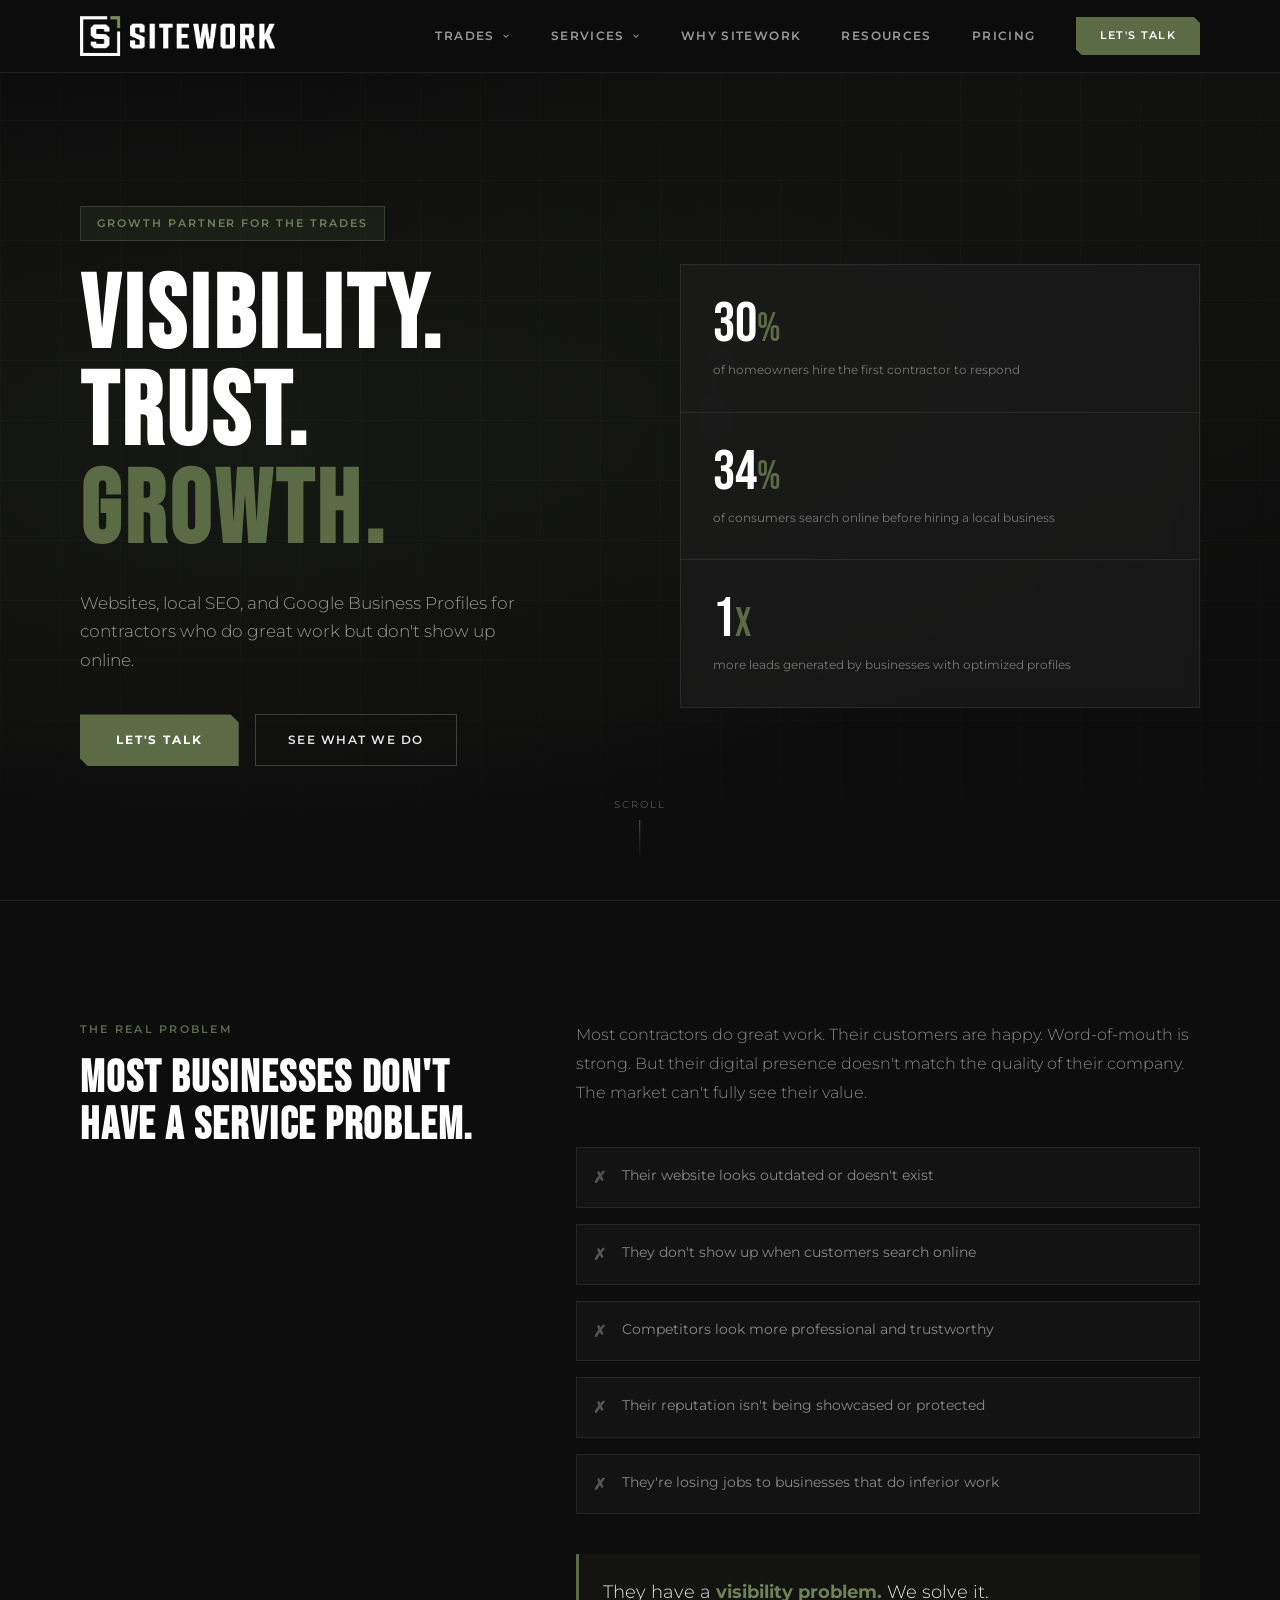
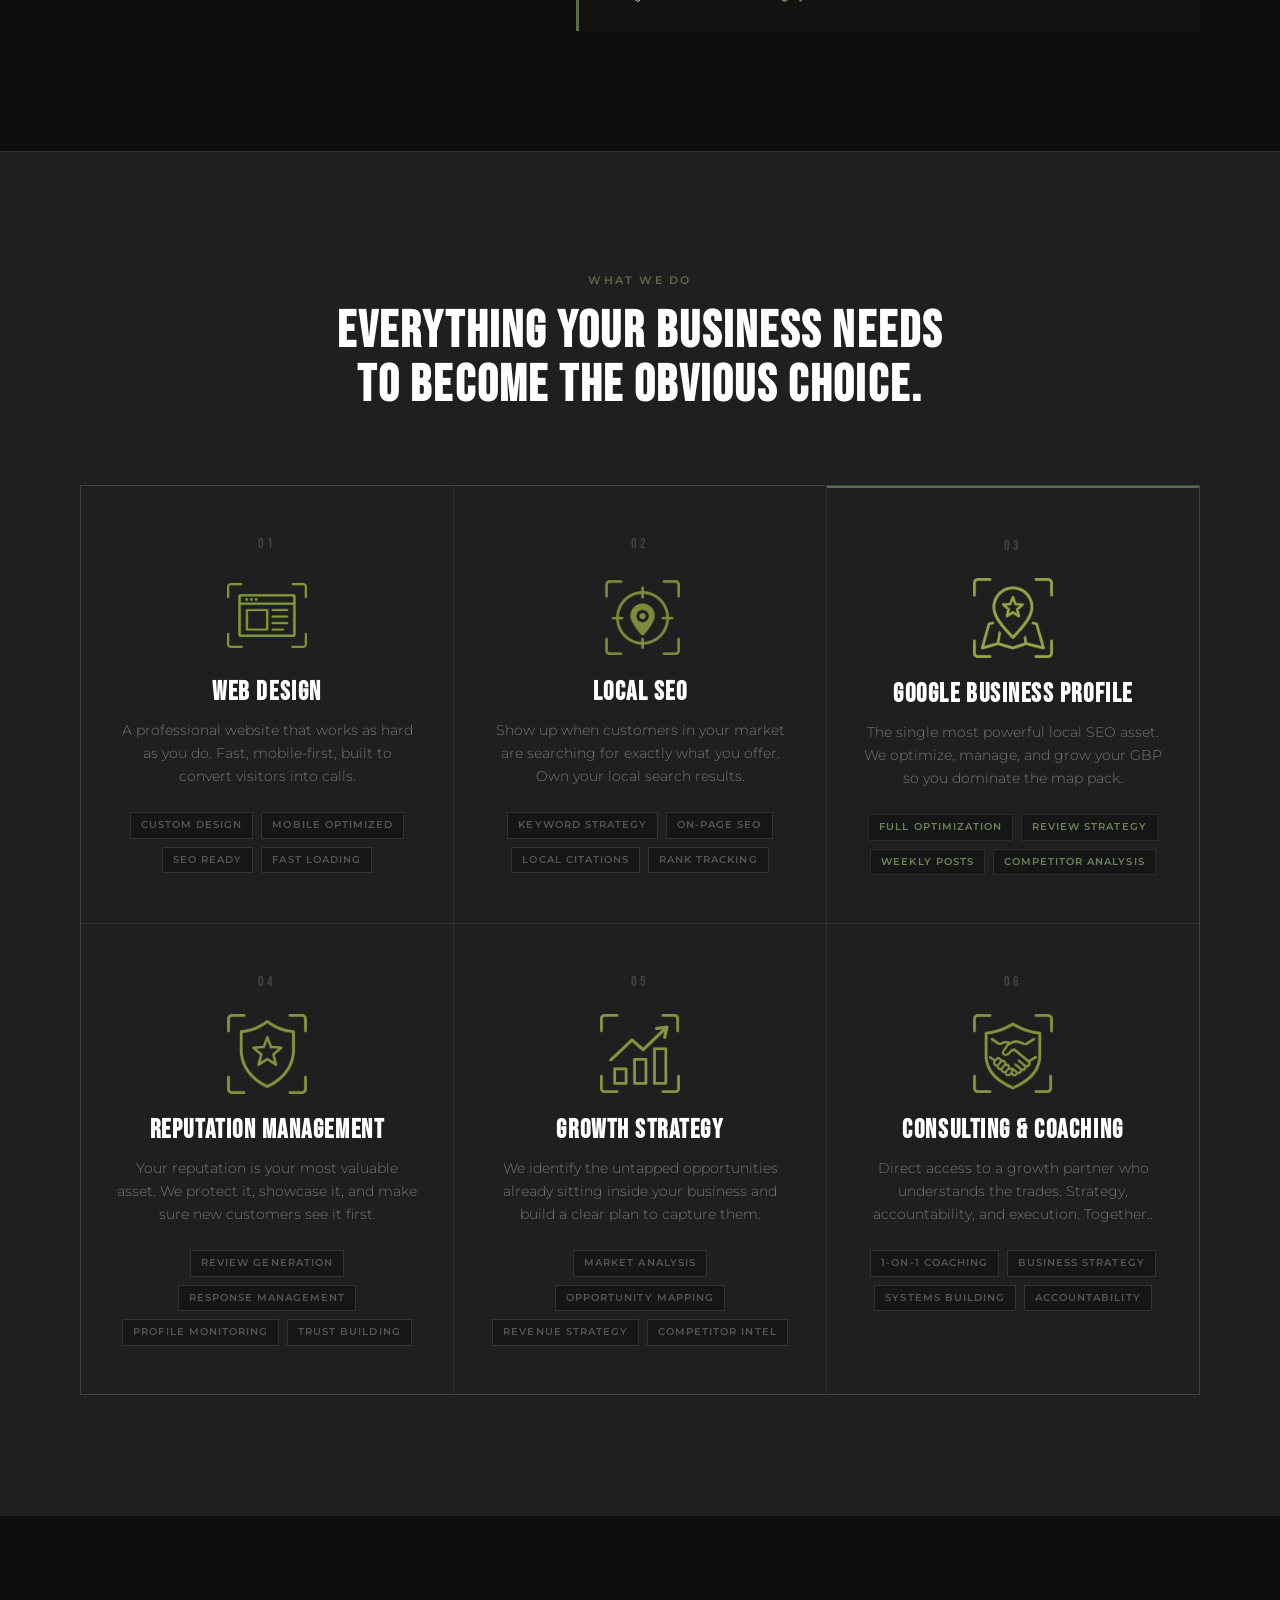
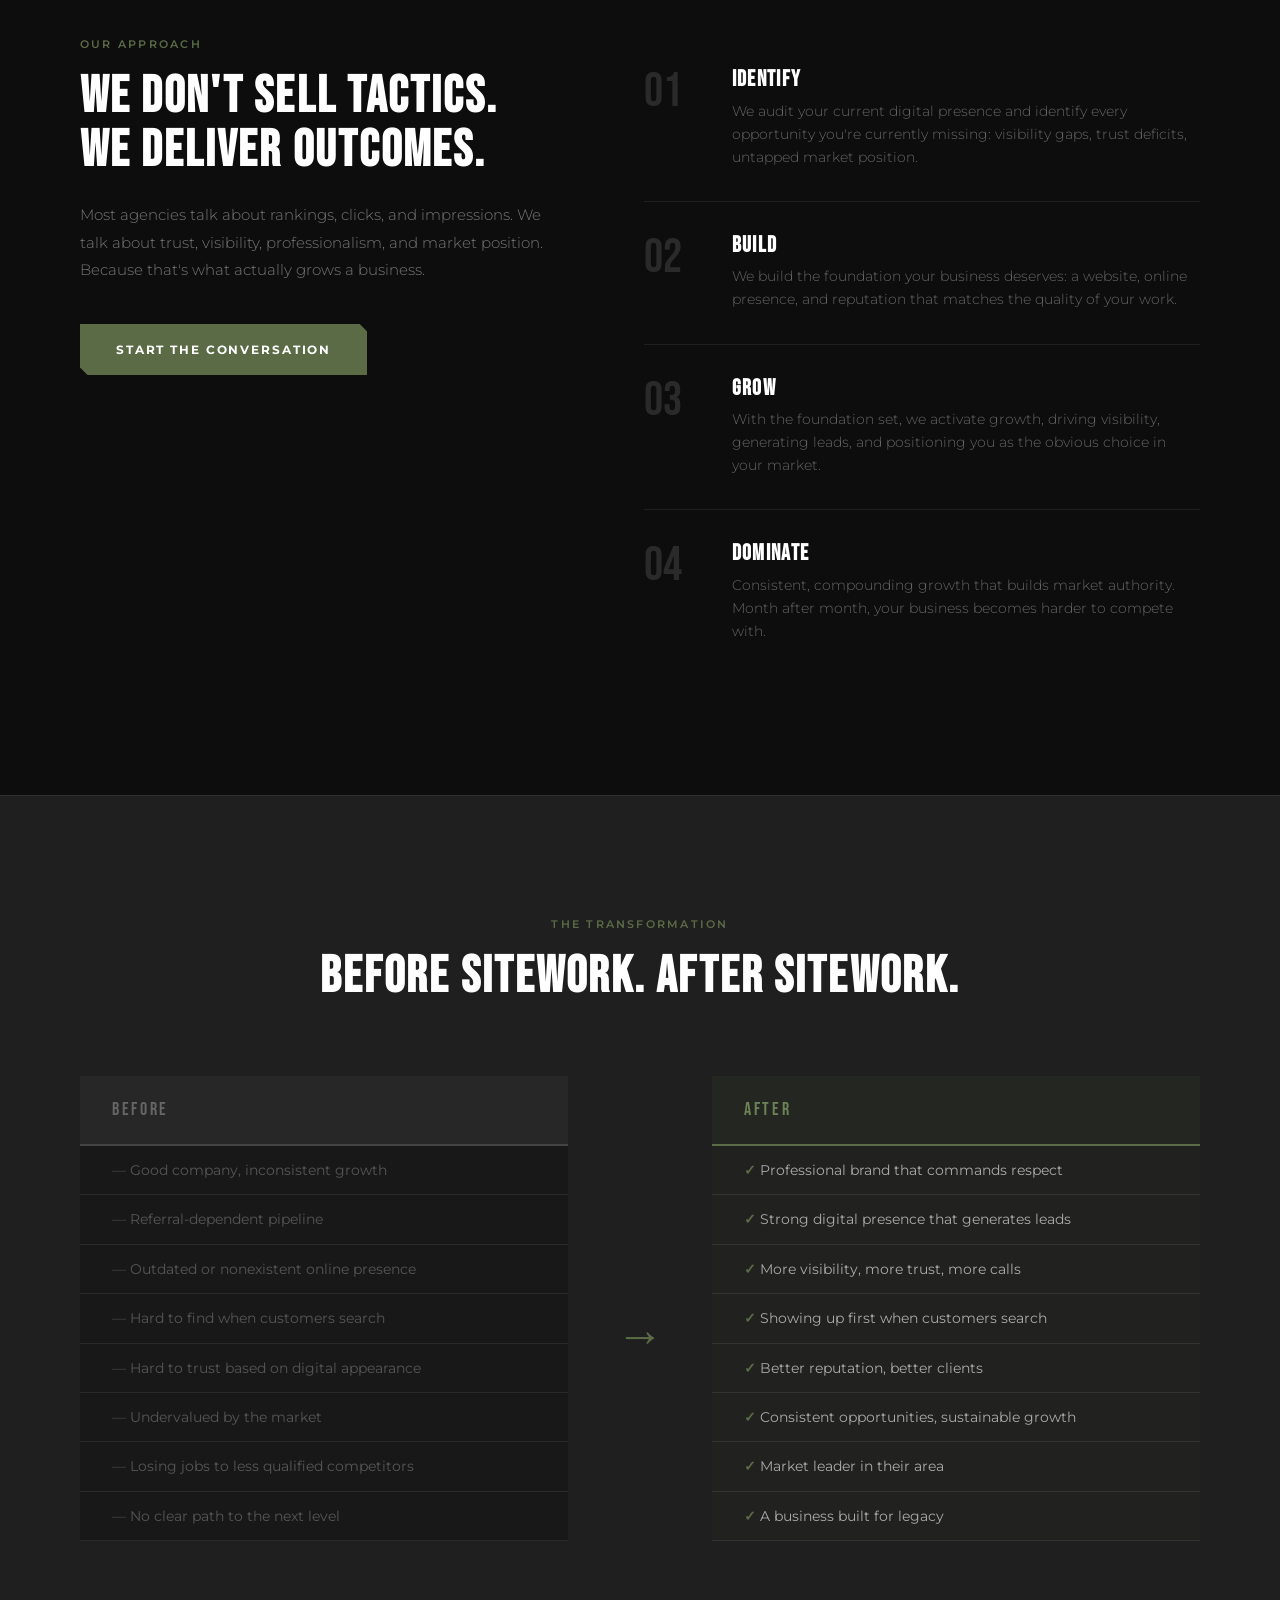
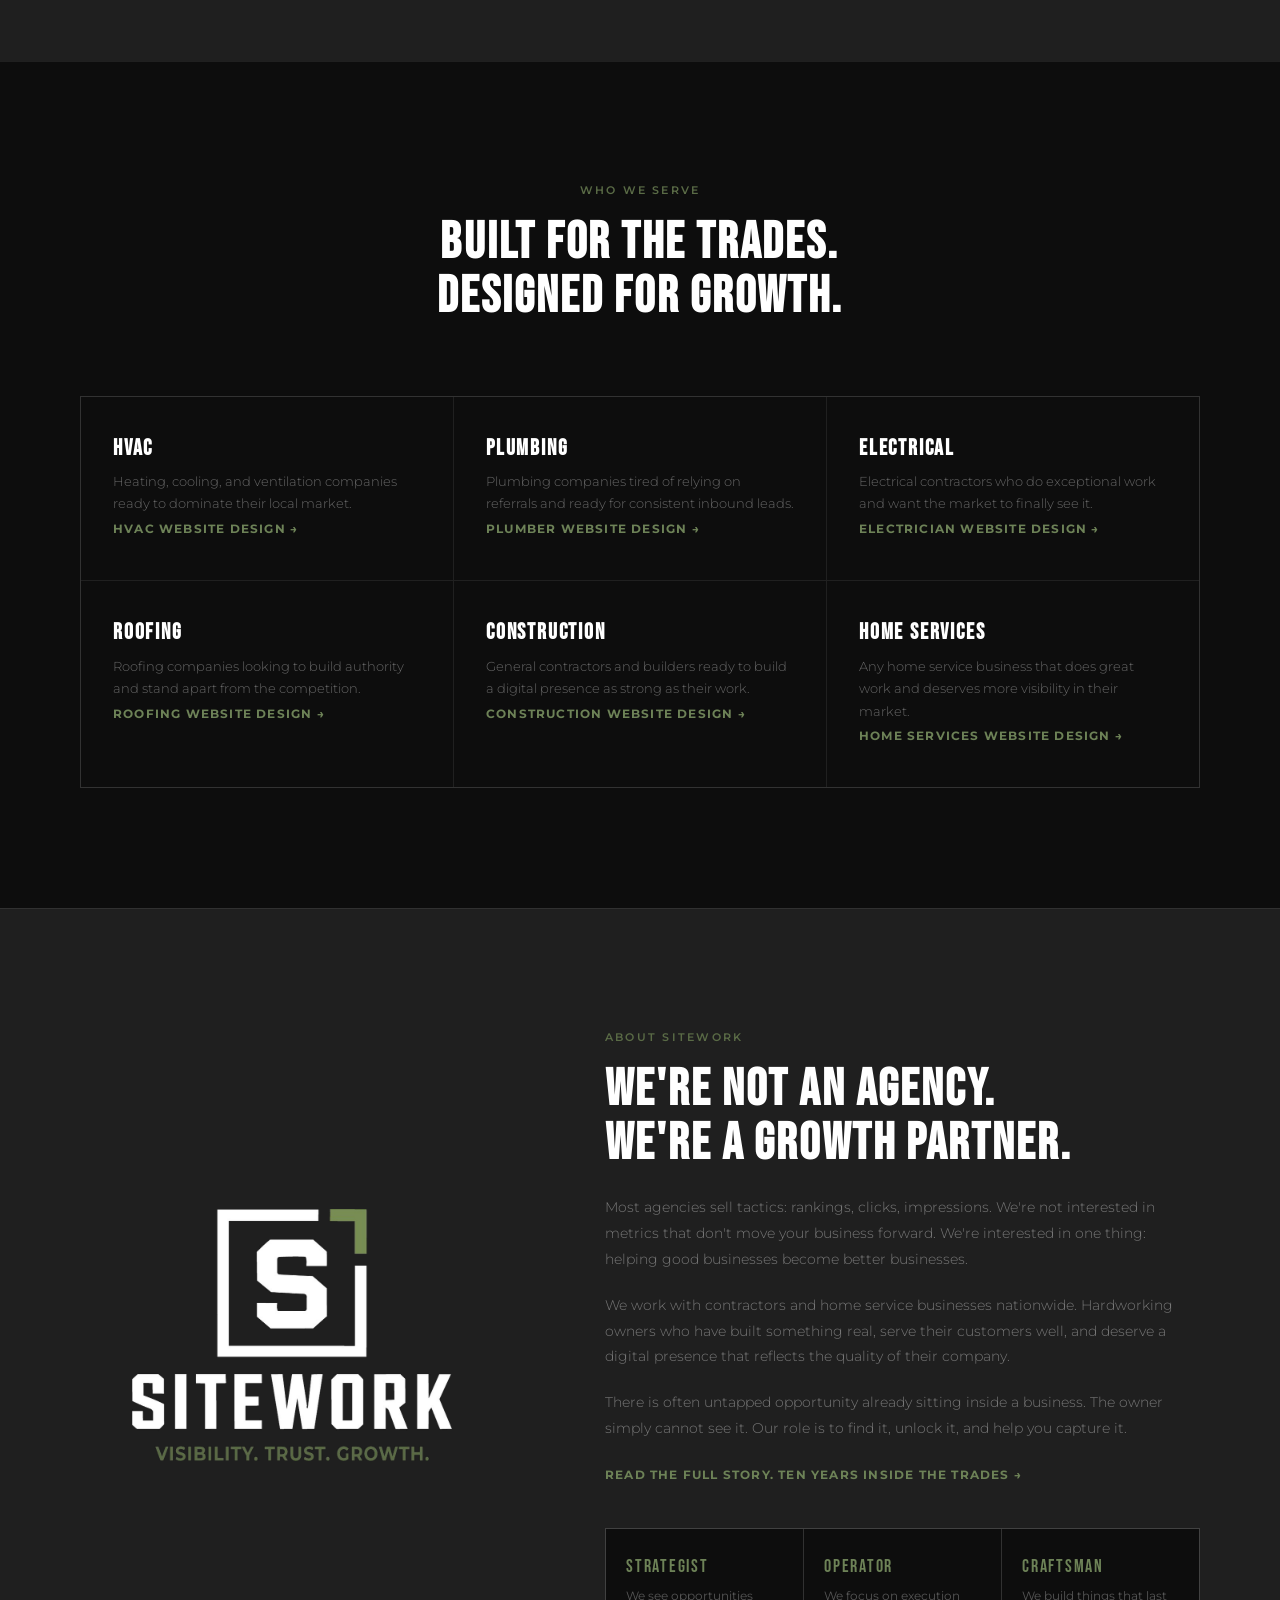
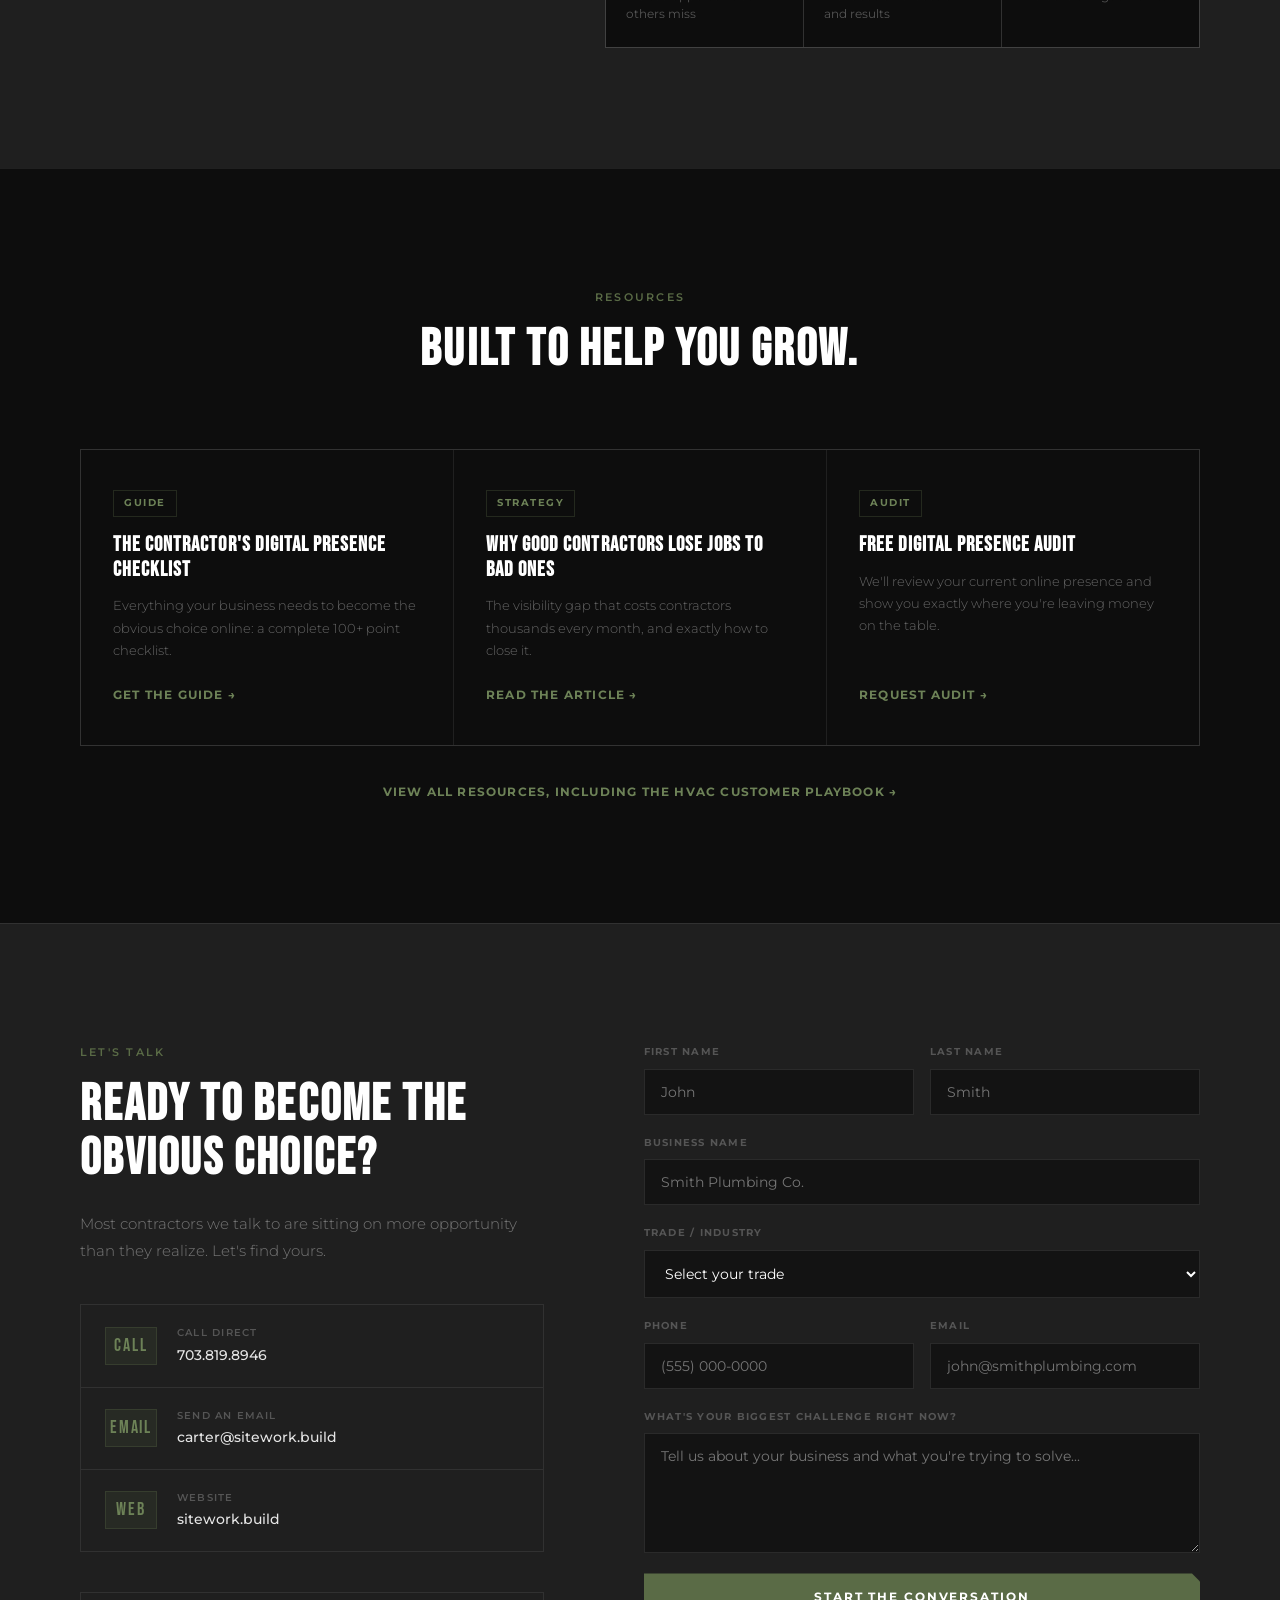
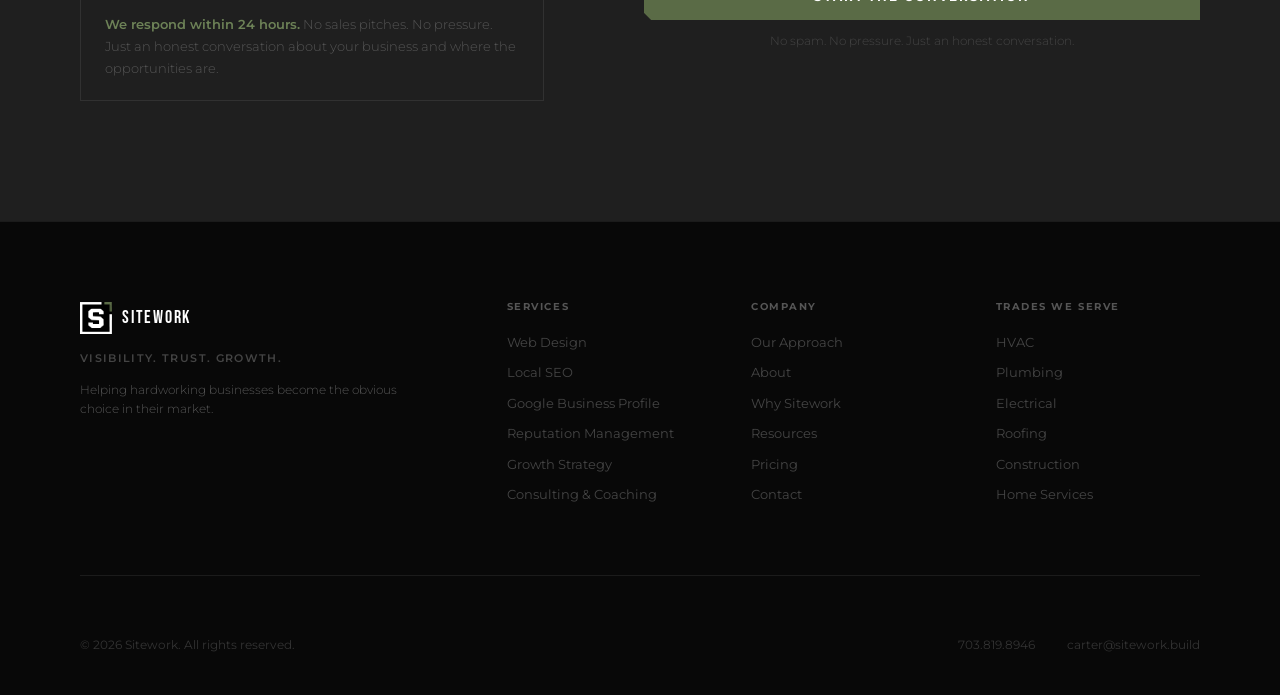
==== index.html @ a540c2f0 "Add files via upload" ====
<!DOCTYPE html>
<html lang="en">
<head>
<meta charset="UTF-8">
<meta name="viewport" content="width=device-width, initial-scale=1.0">
<title>Sitework | Visibility. Trust. Growth.</title>
<meta name="description" content="Sitework helps hardworking contractors and home service businesses become the obvious choice in their market. Web design, SEO, Google Business Profile, and growth strategy, nationwide.">
<meta name="keywords" content="contractor marketing, HVAC marketing, plumber SEO, electrician website, roofing company marketing, contractor growth strategy, contractor web design">

<!-- Open Graph -->
<meta property="og:title" content="Sitework | Visibility. Trust. Growth.">
<meta property="og:description" content="We help hardworking business owners improve their visibility, build trust, and unlock growth by creating a stronger digital presence and better market position.">
<meta property="og:type" content="website">
<meta property="og:url" content="https://sitework.build">

<!-- Schema Markup -->
<script type="application/ld+json">
{
  "@context": "https://schema.org",
  "@type": "ProfessionalService",
  "name": "Sitework",
  "url": "https://sitework.build",
  "telephone": "+17038198946",
  "email": "carter@sitework.build",
  "description": "Sitework helps contractors and home service businesses become the obvious choice in their market through web design, SEO, and growth strategy.",
  "areaServed": "United States",
  "serviceType": ["Web Design", "SEO", "Google Business Profile Optimization", "Digital Marketing", "Business Consulting", "Growth Strategy"]
}
</script>

<link rel="icon" type="image/x-icon" href="favicon.ico">
<link rel="icon" type="image/png" sizes="32x32" href="favicon-32.png">
<link rel="icon" type="image/png" sizes="192x192" href="favicon-192.png">
<link rel="apple-touch-icon" sizes="180x180" href="apple-touch-icon.png">
<link rel="preconnect" href="https://fonts.googleapis.com">
<link rel="preconnect" href="https://fonts.gstatic.com" crossorigin>
<link href="https://fonts.googleapis.com/css2?family=Bebas+Neue&family=Montserrat:wght@300;400;500;600;700&display=swap" rel="stylesheet">
<script>
/* Blueprint intro: plays once per browser session. Runs before CSS paints to avoid any flash. */
(function(){
  try {
    if (sessionStorage.getItem('swIntroSeen')) {
      document.documentElement.classList.add('intro-seen');
    } else {
      document.documentElement.classList.add('intro-active');
      sessionStorage.setItem('swIntroSeen', '1');
    }
  } catch(e) {
    document.documentElement.classList.add('intro-seen');
  }
})();
</script>
<link rel="stylesheet" href="styles.css">
</head>
<body>

<!-- BLUEPRINT INTRO (plays once per session; hidden for returning visitors and reduced-motion users) -->
<div class="intro" id="intro" aria-hidden="true">
  <div class="intro-grid"></div>
  <div class="intro-center">
    <svg class="intro-logo" viewBox="0 0 760 150" role="img" aria-label="Sitework">
      <text x="50%" y="118" text-anchor="middle">SITEWORK</text>
    </svg>
    <div class="intro-beam"></div>
  </div>
</div>

<!-- NAV -->
<nav class="nav" id="nav">
  <div class="nav-inner">
    <a href="index.html" class="nav-logo">
      <img src="logo-horizontal.png" alt="Sitework" class="nav-logo-img" width="200" height="40">
    </a>
    <div class="nav-links">

      <!-- TRADES dropdown -->
      <div class="nav-drop" id="dropTrades">
        <button aria-haspopup="true" aria-expanded="false" onclick="toggleDrop('dropTrades')">
          Trades
          <svg viewBox="0 0 24 24"><path d="M6 9l6 6 6-6"/></svg>
        </button>
        <div class="nav-panel" role="menu">
          <div class="panel-label">Trades We Serve</div>
          <a href="hvac-website-design.html" role="menuitem">HVAC</a>
          <a href="plumber-website-design.html" role="menuitem">Plumbing</a>
          <a href="electrician-website-design.html" role="menuitem">Electrical</a>
          <a href="roofing-website-design.html" role="menuitem">Roofing</a>
          <a href="construction-website-design.html" role="menuitem">Construction</a>
          <a href="home-services-website-design.html" role="menuitem">Home Services</a>
        </div>
      </div>

      <!-- SERVICES dropdown -->
      <div class="nav-drop" id="dropServices">
        <button aria-haspopup="true" aria-expanded="false" onclick="toggleDrop('dropServices')">
          Services
          <svg viewBox="0 0 24 24"><path d="M6 9l6 6 6-6"/></svg>
        </button>
        <div class="nav-panel" role="menu">
          <div class="panel-label">What We Do</div>
          <a href="#services" role="menuitem">Web Design</a>
          <a href="#services" role="menuitem">Local SEO</a>
          <a href="#services" role="menuitem">Google Business Profile</a>
          <a href="#services" role="menuitem">Reputation Management</a>
          <a href="#services" role="menuitem">Growth Strategy</a>
          <a href="#services" role="menuitem">Consulting &amp; Coaching</a>
        </div>
      </div>

      <a href="why-sitework.html">Why Sitework</a>
      <a href="resources.html">Resources</a>
      <a href="pricing.html">Pricing</a>
      <a href="#contact" class="nav-cta">Let's Talk</a>
    </div>
    <button class="hamburger" id="hamburger" aria-label="Menu">
      <span></span><span></span><span></span>
    </button>
  </div>
  <div class="mobile-menu" id="mobileMenu">
    <span class="mobile-drop-label">Trades We Serve</span>
    <a href="hvac-website-design.html" class="indent" onclick="closeMobile()">HVAC</a>
    <a href="plumber-website-design.html" class="indent" onclick="closeMobile()">Plumbing</a>
    <a href="electrician-website-design.html" class="indent" onclick="closeMobile()">Electrical</a>
    <a href="roofing-website-design.html" class="indent" onclick="closeMobile()">Roofing</a>
    <a href="construction-website-design.html" class="indent" onclick="closeMobile()">Construction</a>
    <a href="home-services-website-design.html" class="indent" onclick="closeMobile()">Home Services</a>
    <span class="mobile-drop-label">Services</span>
    <a href="#services" class="indent" onclick="closeMobile()">Web Design</a>
    <a href="#services" class="indent" onclick="closeMobile()">Local SEO</a>
    <a href="#services" class="indent" onclick="closeMobile()">Google Business Profile</a>
    <a href="#services" class="indent" onclick="closeMobile()">Reputation Management</a>
    <a href="#services" class="indent" onclick="closeMobile()">Growth Strategy</a>
    <a href="#services" class="indent" onclick="closeMobile()">Consulting &amp; Coaching</a>
    <a href="why-sitework.html" onclick="closeMobile()">Why Sitework</a>
    <a href="resources.html" onclick="closeMobile()">Resources</a>
    <a href="pricing.html" onclick="closeMobile()">Pricing</a>
    <a href="#contact" onclick="closeMobile()" class="mobile-cta">Let's Talk</a>
  </div>
</nav>

<!-- HERO -->
<section class="hero" id="home">
  <div class="hero-bg">
    <div class="hero-grid"></div>
    <div class="hero-gradient"></div>
  </div>
  <div class="hero-inner">
    <div class="hero-content">
      <div class="hero-badge">Growth Partner for the Trades</div>
      <h1 class="hero-headline">
        <span class="line" style="animation-delay:0.1s">VISIBILITY.</span>
        <span class="line" style="animation-delay:0.2s">TRUST.</span>
        <span class="line accent" style="animation-delay:0.3s">GROWTH.</span>
      </h1>
      <p class="hero-sub" style="animation-delay:0.5s">
        Websites, local SEO, and Google Business Profiles for contractors who do great work but don't show up online.
      </p>
      <div class="hero-actions" style="animation-delay:0.6s">
        <a href="#contact" class="btn-primary">Let's Talk</a>
        <a href="#services" class="btn-ghost">See What We Do</a>
      </div>
    </div>
    <div class="hero-stats">
      <div class="stat" style="animation-delay:0.7s">
        <div class="stat-number"><span class="count" data-target="85">0</span><span>%</span></div>
        <div class="stat-label">of homeowners hire the first contractor to respond</div>
      </div>
      <div class="stat-divider"></div>
      <div class="stat" style="animation-delay:0.8s">
        <div class="stat-number"><span class="count" data-target="97">0</span><span>%</span></div>
        <div class="stat-label">of consumers search online before hiring a local business</div>
      </div>
      <div class="stat-divider"></div>
      <div class="stat" style="animation-delay:0.9s">
        <div class="stat-number"><span class="count" data-target="3">0</span><span>x</span></div>
        <div class="stat-label">more leads generated by businesses with optimized profiles</div>
      </div>
    </div>
  </div>
  <div class="scroll-indicator">
    <span>Scroll</span>
    <div class="scroll-line"></div>
  </div>
</section>

<!-- PROBLEM -->
<section class="problem">
  <div class="container">
    <div class="problem-grid">
      <div class="problem-left">
        <div class="section-label">The Real Problem</div>
        <h2 class="section-title">Most businesses don't have a service problem.</h2>
      </div>
      <div class="problem-right">
        <p class="problem-intro">Most contractors do great work. Their customers are happy. Word-of-mouth is strong. But their digital presence doesn't match the quality of their company. The market can't fully see their value.</p>
        <div class="problem-items">
          <div class="problem-item">
            <div class="problem-icon">✗</div>
            <div>Their website looks outdated or doesn't exist</div>
          </div>
          <div class="problem-item">
            <div class="problem-icon">✗</div>
            <div>They don't show up when customers search online</div>
          </div>
          <div class="problem-item">
            <div class="problem-icon">✗</div>
            <div>Competitors look more professional and trustworthy</div>
          </div>
          <div class="problem-item">
            <div class="problem-icon">✗</div>
            <div>Their reputation isn't being showcased or protected</div>
          </div>
          <div class="problem-item">
            <div class="problem-icon">✗</div>
            <div>They're losing jobs to businesses that do inferior work</div>
          </div>
        </div>
        <div class="problem-conclusion">
          They have a <strong>visibility problem.</strong> We solve it.
        </div>
      </div>
    </div>
  </div>
</section>

<!-- SERVICES -->
<section class="services" id="services">
  <div class="container">
    <div class="section-header">
      <div class="section-label">What We Do</div>
      <h2 class="section-title">Everything your business needs<br>to become the obvious choice.</h2>
    </div>
    <div class="services-grid">
      <div class="service-card">
        <div class="service-number">01</div>
        <div class="service-icon"><img src="icon-webdesign.png" alt="Web Design"></div>
        <h3>Web Design</h3>
        <p>A professional website that works as hard as you do. Fast, mobile-first, built to convert visitors into calls.</p>
        <div class="service-includes">
          <span>Custom Design</span>
          <span>Mobile Optimized</span>
          <span>SEO Ready</span>
          <span>Fast Loading</span>
        </div>
      </div>
      <div class="service-card">
        <div class="service-number">02</div>
        <div class="service-icon"><img src="icon-seo.png" alt="Local SEO"></div>
        <h3>Local SEO</h3>
        <p>Show up when customers in your market are searching for exactly what you offer. Own your local search results.</p>
        <div class="service-includes">
          <span>Keyword Strategy</span>
          <span>On-Page SEO</span>
          <span>Local Citations</span>
          <span>Rank Tracking</span>
        </div>
      </div>
      <div class="service-card featured">
        <div class="service-number">03</div>
        <div class="service-icon"><img src="icon-gbp.png" alt="Google Business Profile"></div>
        <h3>Google Business Profile</h3>
        <p>The single most powerful local SEO asset. We optimize, manage, and grow your GBP so you dominate the map pack.</p>
        <div class="service-includes">
          <span>Full Optimization</span>
          <span>Review Strategy</span>
          <span>Weekly Posts</span>
          <span>Competitor Analysis</span>
        </div>
      </div>
      <div class="service-card">
        <div class="service-number">04</div>
        <div class="service-icon"><img src="icon-reputation.png" alt="Reputation Management"></div>
        <h3>Reputation Management</h3>
        <p>Your reputation is your most valuable asset. We protect it, showcase it, and make sure new customers see it first.</p>
        <div class="service-includes">
          <span>Review Generation</span>
          <span>Response Management</span>
          <span>Profile Monitoring</span>
          <span>Trust Building</span>
        </div>
      </div>
      <div class="service-card">
        <div class="service-number">05</div>
        <div class="service-icon"><img src="icon-growth.png" alt="Growth Strategy"></div>
        <h3>Growth Strategy</h3>
        <p>We identify the untapped opportunities already sitting inside your business and build a clear plan to capture them.</p>
        <div class="service-includes">
          <span>Market Analysis</span>
          <span>Opportunity Mapping</span>
          <span>Revenue Strategy</span>
          <span>Competitor Intel</span>
        </div>
      </div>
      <div class="service-card">
        <div class="service-number">06</div>
        <div class="service-icon"><img src="icon-consulting.png" alt="Consulting & Coaching"></div>
        <h3>Consulting & Coaching</h3>
        <p>Direct access to a growth partner who understands the trades. Strategy, accountability, and execution. Together..</p>
        <div class="service-includes">
          <span>1-on-1 Coaching</span>
          <span>Business Strategy</span>
          <span>Systems Building</span>
          <span>Accountability</span>
        </div>
      </div>
    </div>
  </div>
</section>

<!-- APPROACH -->
<section class="approach" id="approach">
  <div class="container">
    <div class="approach-grid">
      <div class="approach-left">
        <div class="section-label">Our Approach</div>
        <h2 class="section-title">We don't sell tactics.<br>We deliver outcomes.</h2>
        <p>Most agencies talk about rankings, clicks, and impressions. We talk about trust, visibility, professionalism, and market position. Because that's what actually grows a business.</p>
        <a href="#contact" class="btn-primary">Start The Conversation</a>
      </div>
      <div class="approach-right">
        <div class="approach-step">
          <div class="step-number">01</div>
          <div class="step-content">
            <h4>Identify</h4>
            <p>We audit your current digital presence and identify every opportunity you're currently missing: visibility gaps, trust deficits, untapped market position.</p>
          </div>
        </div>
        <div class="approach-step">
          <div class="step-number">02</div>
          <div class="step-content">
            <h4>Build</h4>
            <p>We build the foundation your business deserves: a website, online presence, and reputation that matches the quality of your work.</p>
          </div>
        </div>
        <div class="approach-step">
          <div class="step-number">03</div>
          <div class="step-content">
            <h4>Grow</h4>
            <p>With the foundation set, we activate growth, driving visibility, generating leads, and positioning you as the obvious choice in your market.</p>
          </div>
        </div>
        <div class="approach-step">
          <div class="step-number">04</div>
          <div class="step-content">
            <h4>Dominate</h4>
            <p>Consistent, compounding growth that builds market authority. Month after month, your business becomes harder to compete with.</p>
          </div>
        </div>
      </div>
    </div>
  </div>
</section>

<!-- TRANSFORMATION -->
<section class="transformation">
  <div class="container">
    <div class="section-header">
      <div class="section-label">The Transformation</div>
      <h2 class="section-title">Before Sitework. After Sitework.</h2>
    </div>
    <div class="transform-grid">
      <div class="transform-col before">
        <div class="transform-header">
          <span class="transform-label">Before</span>
        </div>
        <ul class="transform-list">
          <li>Good company, inconsistent growth</li>
          <li>Referral-dependent pipeline</li>
          <li>Outdated or nonexistent online presence</li>
          <li>Hard to find when customers search</li>
          <li>Hard to trust based on digital appearance</li>
          <li>Undervalued by the market</li>
          <li>Losing jobs to less qualified competitors</li>
          <li>No clear path to the next level</li>
        </ul>
      </div>
      <div class="transform-arrow">→</div>
      <div class="transform-col after">
        <div class="transform-header">
          <span class="transform-label">After</span>
        </div>
        <ul class="transform-list">
          <li>Professional brand that commands respect</li>
          <li>Strong digital presence that generates leads</li>
          <li>More visibility, more trust, more calls</li>
          <li>Showing up first when customers search</li>
          <li>Better reputation, better clients</li>
          <li>Consistent opportunities, sustainable growth</li>
          <li>Market leader in their area</li>
          <li>A business built for legacy</li>
        </ul>
      </div>
    </div>
  </div>
</section>

<!-- WHO WE SERVE -->
<section class="serve">
  <div class="container">
    <div class="section-header">
      <div class="section-label">Who We Serve</div>
      <h2 class="section-title">Built for the trades.<br>Designed for growth.</h2>
    </div>
    <div class="serve-grid">
      <div class="serve-card">
        <h4>HVAC</h4>
        <p>Heating, cooling, and ventilation companies ready to dominate their local market.</p>
        <a href="hvac-website-design.html" class="resource-link">HVAC Website Design →</a>
      </div>
      <div class="serve-card">
        <h4>Plumbing</h4>
        <p>Plumbing companies tired of relying on referrals and ready for consistent inbound leads.</p>
        <a href="plumber-website-design.html" class="resource-link">Plumber Website Design →</a>
      </div>
      <div class="serve-card">
        <h4>Electrical</h4>
        <p>Electrical contractors who do exceptional work and want the market to finally see it.</p>
        <a href="electrician-website-design.html" class="resource-link">Electrician Website Design →</a>
      </div>
      <div class="serve-card">
        <h4>Roofing</h4>
        <p>Roofing companies looking to build authority and stand apart from the competition.</p>
        <a href="roofing-website-design.html" class="resource-link">Roofing Website Design →</a>
      </div>
      <div class="serve-card">
        <h4>Construction</h4>
        <p>General contractors and builders ready to build a digital presence as strong as their work.</p>
        <a href="construction-website-design.html" class="resource-link">Construction Website Design →</a>
      </div>
      <div class="serve-card">
        <h4>Home Services</h4>
        <p>Any home service business that does great work and deserves more visibility in their market.</p>
        <a href="home-services-website-design.html" class="resource-link">Home Services Website Design →</a>
      </div>
    </div>
  </div>
</section>

<!-- ABOUT -->
<section class="about" id="about">
  <div class="container">
    <div class="about-grid">
      <div class="about-left">
        <div class="about-visual">
          <div class="about-logo-large">
            <img src="logo-full-slogan.png" alt="Sitework: Visibility. Trust. Growth." class="about-logo-img">
          </div>
        </div>
      </div>
      <div class="about-right">
        <div class="section-label">About Sitework</div>
        <h2 class="section-title">We're not an agency.<br>We're a growth partner.</h2>
        <p>Most agencies sell tactics: rankings, clicks, impressions. We're not interested in metrics that don't move your business forward. We're interested in one thing: helping good businesses become better businesses.</p>
        <p>We work with contractors and home service businesses nationwide. Hardworking owners who have built something real, serve their customers well, and deserve a digital presence that reflects the quality of their company.</p>
        <p>There is often untapped opportunity already sitting inside a business. The owner simply cannot see it. Our role is to find it, unlock it, and help you capture it.</p>
        <p><a href="why-sitework.html" class="resource-link">Read the full story. Ten years inside the trades →</a></p>
        <div class="about-values">
          <div class="value">
            <div class="value-title">Strategist</div>
            <div class="value-desc">We see opportunities others miss</div>
          </div>
          <div class="value">
            <div class="value-title">Operator</div>
            <div class="value-desc">We focus on execution and results</div>
          </div>
          <div class="value">
            <div class="value-title">Craftsman</div>
            <div class="value-desc">We build things that last</div>
          </div>
        </div>
      </div>
    </div>
  </div>
</section>

<!-- RESOURCES -->
<section class="resources" id="resources">
  <div class="container">
    <div class="section-header">
      <div class="section-label">Resources</div>
      <h2 class="section-title">Built to help you grow.</h2>
    </div>
    <div class="resources-grid">
      <div class="resource-card">
        <div class="resource-tag">Guide</div>
        <h4>The Contractor's Digital Presence Checklist</h4>
        <p>Everything your business needs to become the obvious choice online: a complete 100+ point checklist.</p>
        <a href="#contact" class="resource-link">Get the Guide →</a>
      </div>
      <div class="resource-card">
        <div class="resource-tag">Strategy</div>
        <h4>Why Good Contractors Lose Jobs to Bad Ones</h4>
        <p>The visibility gap that costs contractors thousands every month, and exactly how to close it.</p>
        <a href="why-good-contractors-lose-jobs.html" class="resource-link">Read the Article →</a>
      </div>
      <div class="resource-card">
        <div class="resource-tag">Audit</div>
        <h4>Free Digital Presence Audit</h4>
        <p>We'll review your current online presence and show you exactly where you're leaving money on the table.</p>
        <a href="#contact" class="resource-link">Request Audit →</a>
      </div>
    </div>
    <p style="margin-top:32px;text-align:center;"><a href="resources.html" class="resource-link">View all resources, including the HVAC customer playbook →</a></p>
  </div>
</section>

<!-- CONTACT -->
<section class="contact" id="contact">
  <div class="container">
    <div class="contact-grid">
      <div class="contact-left">
        <div class="section-label">Let's Talk</div>
        <h2 class="section-title">Ready to become the obvious choice?</h2>
        <p>Most contractors we talk to are sitting on more opportunity than they realize. Let's find yours.</p>
        <div class="contact-info">
          <a href="tel:+17038198946" class="contact-item">
            <div class="contact-icon contact-icon-text">CALL</div>
            <div>
              <div class="contact-label">Call Direct</div>
              <div class="contact-value">703.819.8946</div>
            </div>
          </a>
          <a href="mailto:carter@sitework.build" class="contact-item">
            <div class="contact-icon contact-icon-text">EMAIL</div>
            <div>
              <div class="contact-label">Send an Email</div>
              <div class="contact-value">carter@sitework.build</div>
            </div>
          </a>
          <div class="contact-item">
            <div class="contact-icon contact-icon-text">WEB</div>
            <div>
              <div class="contact-label">Website</div>
              <div class="contact-value">sitework.build</div>
            </div>
          </div>
        </div>
        <div class="contact-promise">
          <strong>We respond within 24 hours.</strong> No sales pitches. No pressure. Just an honest conversation about your business and where the opportunities are.
        </div>
      </div>
      <div class="contact-right">
        <form class="contact-form" action="https://api.web3forms.com/submit" method="POST">
          <input type="hidden" name="access_key" value="2324c5a4-549c-471b-8647-b2c258378af7">
          <input type="hidden" name="subject" value="New inquiry from sitework.build">
          <input type="hidden" name="redirect" value="https://sitework.build/thankyou.html">
          <div class="form-row">
            <div class="form-group">
              <label>First Name</label>
              <input type="text" name="first_name" placeholder="John" required>
            </div>
            <div class="form-group">
              <label>Last Name</label>
              <input type="text" name="last_name" placeholder="Smith" required>
            </div>
          </div>
          <div class="form-group">
            <label>Business Name</label>
            <input type="text" name="business_name" placeholder="Smith Plumbing Co." required>
          </div>
          <div class="form-group">
            <label>Trade / Industry</label>
            <select name="trade" required>
              <option value="" disabled selected>Select your trade</option>
              <option>HVAC</option>
              <option>Plumbing</option>
              <option>Electrical</option>
              <option>Roofing</option>
              <option>Construction</option>
              <option>Home Services</option>
              <option>Other</option>
            </select>
          </div>
          <div class="form-row">
            <div class="form-group">
              <label>Phone</label>
              <input type="tel" name="phone" placeholder="(555) 000-0000" required>
            </div>
            <div class="form-group">
              <label>Email</label>
              <input type="email" name="email" placeholder="john@smithplumbing.com" required>
            </div>
          </div>
          <div class="form-group">
            <label>What's your biggest challenge right now?</label>
            <textarea name="message" placeholder="Tell us about your business and what you're trying to solve..." rows="4"></textarea>
          </div>
          <button type="submit" class="btn-primary full-width">Start The Conversation</button>
          <p class="form-note">No spam. No pressure. Just an honest conversation.</p>
        </form>
        <div class="form-success" id="formSuccess">
          <div class="success-icon">✓</div>
          <h3>Message Received.</h3>
          <p>We'll be in touch within 24 hours.</p>
        </div>
      </div>
    </div>
  </div>
</section>

<!-- FOOTER -->
<footer class="footer">
  <div class="container">
    <div class="footer-top">
      <div class="footer-brand">
        <div class="footer-logo">
          <img src="Boxlogo-white.png" alt="Sitework" class="footer-logo-img">
          <span>SITEWORK</span>
        </div>
        <p>Visibility. Trust. Growth.</p>
        <p class="footer-desc">Helping hardworking businesses become the obvious choice in their market.</p>
      </div>
      <div class="footer-links">
        <div class="footer-col">
          <h5>Services</h5>
          <a href="#services">Web Design</a>
          <a href="#services">Local SEO</a>
          <a href="#services">Google Business Profile</a>
          <a href="#services">Reputation Management</a>
          <a href="#services">Growth Strategy</a>
          <a href="#services">Consulting & Coaching</a>
        </div>
        <div class="footer-col">
          <h5>Company</h5>
          <a href="#approach">Our Approach</a>
          <a href="#about">About</a>
          <a href="why-sitework.html">Why Sitework</a>
          <a href="resources.html">Resources</a>
          <a href="pricing.html">Pricing</a>
          <a href="#contact">Contact</a>
        </div>
        <div class="footer-col">
          <h5>Trades We Serve</h5>
          <a href="hvac-website-design.html">HVAC</a>
          <a href="plumber-website-design.html">Plumbing</a>
          <a href="electrician-website-design.html">Electrical</a>
          <a href="roofing-website-design.html">Roofing</a>
          <a href="construction-website-design.html">Construction</a>
          <a href="home-services-website-design.html">Home Services</a>
        </div>
      </div>
    </div>
    <div class="footer-bottom">
      <div class="footer-left">
        <p>© 2026 Sitework. All rights reserved.</p>
      </div>
      <div class="footer-right">
        <a href="tel:+17038198946">703.819.8946</a>
        <a href="mailto:carter@sitework.build">carter@sitework.build</a>
      </div>
    </div>
  </div>
</footer>

<script src="script.js"></script>
</body>
</html>
---- styles.css ----
/* ============================================
   SITEWORK — siteworkgrowth.com
   Brand: #0D0D0D #1F1F1F #4A4A4A #E5E5E5 #5A6B46
   Fonts: Bebas Neue + Montserrat
============================================ */

:root {
  --black: #0D0D0D;
  --dark: #1F1F1F;
  --mid: #4A4A4A;
  --light: #E5E5E5;
  --green: #5A6B46;
  --green-light: #6d8257;
  --white: #ffffff;
  --text: #c8c8c8;
  --border: rgba(255,255,255,0.08);
}

* { margin: 0; padding: 0; box-sizing: border-box; }

html { scroll-behavior: smooth; }

body {
  background: var(--black);
  color: var(--text);
  font-family: 'Montserrat', sans-serif;
  font-weight: 400;
  line-height: 1.6;
  overflow-x: hidden;
}

/* ── TYPOGRAPHY ── */
h1, h2, h3, h4, h5 {
  font-family: 'Bebas Neue', sans-serif;
  letter-spacing: 0.04em;
  color: var(--white);
  line-height: 1.05;
}

.section-label {
  font-family: 'Montserrat', sans-serif;
  font-size: 0.7rem;
  font-weight: 600;
  letter-spacing: 0.2em;
  text-transform: uppercase;
  color: var(--green);
  margin-bottom: 16px;
}

.section-title {
  font-family: 'Bebas Neue', sans-serif;
  font-size: clamp(2rem, 4vw, 3.2rem);
  color: var(--white);
  line-height: 1.05;
  margin-bottom: 24px;
}

/* ── LAYOUT ── */
.container {
  max-width: 1200px;
  margin: 0 auto;
  padding: 0 40px;
}

/* ── BUTTONS ── */
.btn-primary {
  display: inline-block;
  background: var(--green);
  color: var(--white);
  font-family: 'Montserrat', sans-serif;
  font-size: 0.78rem;
  font-weight: 700;
  letter-spacing: 0.15em;
  text-transform: uppercase;
  padding: 16px 36px;
  text-decoration: none;
  border: none;
  cursor: pointer;
  transition: background 0.2s, transform 0.2s;
  clip-path: polygon(0 0, calc(100% - 8px) 0, 100% 8px, 100% 100%, 8px 100%, 0 calc(100% - 8px));
}

.btn-primary:hover {
  background: var(--green-light);
  transform: translateY(-2px);
}

.btn-primary.full-width { width: 100%; text-align: center; }

.btn-ghost {
  display: inline-block;
  background: transparent;
  color: var(--light);
  font-family: 'Montserrat', sans-serif;
  font-size: 0.78rem;
  font-weight: 600;
  letter-spacing: 0.12em;
  text-transform: uppercase;
  padding: 15px 32px;
  text-decoration: none;
  border: 1px solid rgba(255,255,255,0.2);
  transition: border-color 0.2s, color 0.2s;
}

.btn-ghost:hover {
  border-color: var(--green);
  color: var(--white);
}

/* ── LOGO IMAGE ── */
.nav-logo-img {
  height: 40px;
  width: auto;
  object-fit: contain;
}

.about-logo-img {
  width: 100%;
  max-width: 320px;
  height: auto;
  object-fit: contain;
}

.footer-logo-img {
  width: 32px;
  height: 32px;
  object-fit: contain;
}

/* ── LOGO ── */
.logo-mark {
  display: flex;
  align-items: center;
}

.logo-square {
  position: relative;
  width: 36px;
  height: 36px;
  border: 2.5px solid var(--white);
  display: flex;
  align-items: center;
  justify-content: center;
  background: var(--black);
}

.logo-s {
  font-family: 'Bebas Neue', sans-serif;
  font-size: 1.3rem;
  color: var(--white);
  line-height: 1;
}

.logo-corner {
  position: absolute;
  top: -5px;
  right: -5px;
  width: 10px;
  height: 10px;
  background: var(--green);
}

.logo-text {
  font-family: 'Bebas Neue', sans-serif;
  font-size: 1.4rem;
  letter-spacing: 0.12em;
  color: var(--white);
  margin-left: 10px;
}

/* ── NAV ── */
.nav {
  position: fixed;
  top: 0;
  left: 0;
  right: 0;
  z-index: 1000;
  background: rgba(13,13,13,0.95);
  backdrop-filter: blur(20px);
  border-bottom: 1px solid var(--border);
  transition: all 0.3s;
}

.nav.scrolled {
  background: rgba(13,13,13,0.98);
  border-bottom-color: rgba(90,107,70,0.3);
}

.nav-inner {
  max-width: 1200px;
  margin: 0 auto;
  padding: 0 40px;
  height: 72px;
  display: flex;
  align-items: center;
  justify-content: space-between;
}

.nav-logo {
  display: flex;
  align-items: center;
  gap: 10px;
  text-decoration: none;
}

.nav-links {
  display: flex;
  align-items: center;
  gap: 40px;
}

.nav-links a {
  font-family: 'Montserrat', sans-serif;
  font-size: 0.72rem;
  font-weight: 600;
  letter-spacing: 0.12em;
  text-transform: uppercase;
  color: #999;
  text-decoration: none;
  transition: color 0.2s;
}

.nav-links a:hover { color: var(--white); }

.nav-cta {
  background: var(--green) !important;
  color: var(--white) !important;
  padding: 10px 24px;
  font-size: 0.7rem !important;
  clip-path: polygon(0 0, calc(100% - 6px) 0, 100% 6px, 100% 100%, 6px 100%, 0 calc(100% - 6px));
}

.nav-cta:hover { background: var(--green-light) !important; }

.hamburger {
  display: none;
  flex-direction: column;
  gap: 5px;
  background: none;
  border: none;
  cursor: pointer;
  padding: 4px;
}

.hamburger span {
  display: block;
  width: 24px;
  height: 2px;
  background: var(--white);
  transition: all 0.3s;
}

.mobile-menu {
  display: none;
  flex-direction: column;
  background: var(--dark);
  border-top: 1px solid var(--border);
  padding: 20px 40px;
  gap: 16px;
}

.mobile-menu.open { display: flex; }

.mobile-menu a {
  font-family: 'Montserrat', sans-serif;
  font-size: 0.8rem;
  font-weight: 600;
  letter-spacing: 0.12em;
  text-transform: uppercase;
  color: #999;
  text-decoration: none;
  padding: 8px 0;
  border-bottom: 1px solid var(--border);
}

.mobile-cta {
  color: var(--green) !important;
  border-bottom: none !important;
}

/* ── HERO ── */
.hero {
  position: relative;
  min-height: 100vh;
  display: flex;
  align-items: center;
  padding-top: 72px;
  overflow: hidden;
}

.hero-bg {
  position: absolute;
  inset: 0;
  z-index: 0;
}

.hero-grid {
  position: absolute;
  inset: 0;
  background-image:
    linear-gradient(rgba(90,107,70,0.06) 1px, transparent 1px),
    linear-gradient(90deg, rgba(90,107,70,0.06) 1px, transparent 1px);
  background-size: 60px 60px;
}

.hero-gradient {
  position: absolute;
  inset: 0;
  background: radial-gradient(ellipse at 20% 50%, rgba(90,107,70,0.12) 0%, transparent 60%),
              radial-gradient(ellipse at 80% 20%, rgba(90,107,70,0.06) 0%, transparent 50%),
              linear-gradient(to bottom, transparent 60%, var(--black) 100%);
}

.hero-inner {
  position: relative;
  z-index: 1;
  width: 100%;
  max-width: 1200px;
  margin: 0 auto;
  padding: 80px 40px;
  display: grid;
  grid-template-columns: 1fr 1fr;
  gap: 80px;
  align-items: center;
}

.hero-badge {
  display: inline-block;
  background: rgba(90,107,70,0.15);
  border: 1px solid rgba(90,107,70,0.4);
  color: var(--green-light);
  font-size: 0.68rem;
  font-weight: 600;
  letter-spacing: 0.18em;
  text-transform: uppercase;
  padding: 8px 16px;
  margin-bottom: 28px;
  animation: fadeUp 0.8s ease both;
}

.hero-headline {
  font-family: 'Bebas Neue', sans-serif;
  font-size: clamp(4rem, 8vw, 7rem);
  line-height: 0.95;
  margin-bottom: 28px;
  display: flex;
  flex-direction: column;
}

.hero-headline .line {
  display: block;
  animation: fadeUp 0.8s ease both;
  color: var(--white);
}

.hero-headline .accent { color: var(--green); }

.hero-sub {
  font-size: 1.05rem;
  color: #999;
  max-width: 440px;
  margin-bottom: 40px;
  font-weight: 300;
  line-height: 1.7;
  animation: fadeUp 0.8s ease both;
}

.hero-actions {
  display: flex;
  gap: 16px;
  flex-wrap: wrap;
  animation: fadeUp 0.8s ease both;
}

.hero-stats {
  display: flex;
  flex-direction: column;
  gap: 0;
  border: 1px solid var(--border);
  background: rgba(31,31,31,0.6);
  backdrop-filter: blur(10px);
}

.stat {
  padding: 32px;
  animation: fadeUp 0.8s ease both;
}

.stat-number {
  font-family: 'Bebas Neue', sans-serif;
  font-size: 3.5rem;
  color: var(--white);
  line-height: 1;
  margin-bottom: 8px;
}

.stat-number span {
  color: var(--green);
  font-size: 2.5rem;
}

.stat-label {
  font-size: 0.78rem;
  color: #777;
  line-height: 1.5;
  font-weight: 400;
}

.stat-divider {
  height: 1px;
  background: var(--border);
}

.scroll-indicator {
  position: absolute;
  bottom: 40px;
  left: 50%;
  transform: translateX(-50%);
  display: flex;
  flex-direction: column;
  align-items: center;
  gap: 8px;
  z-index: 1;
  animation: fadeIn 1s ease 1.5s both;
}

.scroll-indicator span {
  font-size: 0.6rem;
  letter-spacing: 0.2em;
  text-transform: uppercase;
  color: #555;
}

.scroll-line {
  width: 1px;
  height: 40px;
  background: linear-gradient(to bottom, #555, transparent);
  animation: scrollPulse 2s ease infinite;
}

/* ── PROBLEM ── */
.problem {
  padding: 120px 0;
  border-top: 1px solid var(--border);
}

.problem-grid {
  display: grid;
  grid-template-columns: 1fr 1.5fr;
  gap: 80px;
  align-items: start;
}

.problem-left .section-title {
  font-size: clamp(2rem, 3.5vw, 3rem);
  position: sticky;
  top: 100px;
}

.problem-intro {
  font-size: 1rem;
  color: #888;
  line-height: 1.8;
  margin-bottom: 40px;
  font-weight: 300;
}

.problem-items {
  display: flex;
  flex-direction: column;
  gap: 16px;
  margin-bottom: 40px;
}

.problem-item {
  display: flex;
  align-items: flex-start;
  gap: 16px;
  font-size: 0.9rem;
  color: #888;
  padding: 16px;
  border: 1px solid var(--border);
  background: rgba(31,31,31,0.4);
  transition: border-color 0.2s;
}

.problem-item:hover { border-color: rgba(90,107,70,0.3); }

.problem-icon {
  color: #555;
  font-weight: 700;
  font-size: 1rem;
  flex-shrink: 0;
  margin-top: 1px;
}

.problem-conclusion {
  font-size: 1.1rem;
  color: var(--light);
  padding: 24px;
  border-left: 3px solid var(--green);
  background: rgba(90,107,70,0.08);
  font-weight: 300;
}

.problem-conclusion strong {
  color: var(--green-light);
  font-weight: 700;
}

/* ── SERVICES ── */
.services {
  padding: 120px 0;
  background: var(--dark);
  border-top: 1px solid var(--border);
}

.section-header {
  text-align: center;
  margin-bottom: 72px;
}

.section-header .section-title {
  font-size: clamp(2rem, 4vw, 3.5rem);
}

.services-grid {
  display: grid;
  grid-template-columns: repeat(3, 1fr);
  gap: 1px;
  background: var(--border);
  border: 1px solid var(--border);
}

.service-card {
  background: var(--dark);
  padding: 48px 36px;
  position: relative;
  transition: background 0.2s;
  text-align: center;
}

.service-card:hover { background: #252525; }

.service-card.featured {
  background: var(--dark);
  border-top: 2px solid var(--green);
}

.service-card.featured:hover { background: rgba(90,107,70,0.18); }

.service-number {
  font-family: 'Bebas Neue', sans-serif;
  font-size: 0.85rem;
  letter-spacing: 0.2em;
  color: #444;
  margin-bottom: 20px;
}

.service-icon {
  width: 80px;
  height: 80px;
  margin-bottom: 24px;
  margin-left: auto;
  margin-right: auto;
  display: block;
}

.service-icon img {
  width: 100%;
  height: 100%;
  object-fit: contain;
  mix-blend-mode: lighten;
}

.service-card h3 {
  font-family: 'Bebas Neue', sans-serif;
  font-size: 1.6rem;
  letter-spacing: 0.06em;
  color: var(--white);
  margin-bottom: 12px;
}

.service-card p {
  font-size: 0.85rem;
  color: #777;
  line-height: 1.7;
  margin-bottom: 24px;
  font-weight: 300;
}

.service-includes {
  display: flex;
  flex-wrap: wrap;
  gap: 8px;
  justify-content: center;
}

.service-includes span {
  font-size: 0.65rem;
  font-weight: 600;
  letter-spacing: 0.1em;
  text-transform: uppercase;
  color: #555;
  padding: 4px 10px;
  border: 1px solid #333;
  background: rgba(0,0,0,0.3);
}

.service-card.featured .service-includes span {
  border-color: rgba(90,107,70,0.3);
  color: var(--green-light);
}

/* Serve icon text */
.serve-icon-text {
  font-family: 'Bebas Neue', sans-serif;
  font-size: 1.4rem;
  letter-spacing: 0.15em;
  color: var(--green);
  margin-bottom: 16px;
  line-height: 1;
}

/* Contact icon text */
.contact-icon-text {
  font-family: 'Bebas Neue', sans-serif;
  font-size: 0.7rem;
  letter-spacing: 0.1em;
  color: var(--green-light);
  background: rgba(90,107,70,0.15);
  border: 1px solid rgba(90,107,70,0.3);
  padding: 4px 8px;
  display: flex;
  align-items: center;
  justify-content: center;
  min-width: 52px;
  text-align: center;
}

/* ── APPROACH ── */
.approach {
  padding: 120px 0;
  border-top: 1px solid var(--border);
}

.approach-grid {
  display: grid;
  grid-template-columns: 1fr 1.2fr;
  gap: 100px;
  align-items: start;
}

.approach-left p {
  font-size: 0.95rem;
  color: #777;
  line-height: 1.8;
  margin-bottom: 40px;
  font-weight: 300;
}

.approach-right {
  display: flex;
  flex-direction: column;
  gap: 0;
}

.approach-step {
  display: flex;
  gap: 28px;
  padding: 32px 0;
  border-bottom: 1px solid var(--border);
  position: relative;
}

.approach-step:last-child { border-bottom: none; }

.step-number {
  font-family: 'Bebas Neue', sans-serif;
  font-size: 3rem;
  color: #2a2a2a;
  line-height: 1;
  flex-shrink: 0;
  width: 60px;
  transition: color 0.3s;
}

.approach-step:hover .step-number { color: var(--green); }

.step-content h4 {
  font-family: 'Bebas Neue', sans-serif;
  font-size: 1.4rem;
  letter-spacing: 0.06em;
  color: var(--white);
  margin-bottom: 8px;
}

.step-content p {
  font-size: 0.85rem;
  color: #666;
  line-height: 1.7;
  font-weight: 300;
}

/* ── TRANSFORMATION ── */
.transformation {
  padding: 120px 0;
  background: var(--dark);
  border-top: 1px solid var(--border);
}

.transform-grid {
  display: grid;
  grid-template-columns: 1fr auto 1fr;
  gap: 48px;
  align-items: start;
}

.transform-header {
  padding: 20px 32px;
  margin-bottom: 0;
}

.transform-label {
  font-family: 'Bebas Neue', sans-serif;
  font-size: 1.1rem;
  letter-spacing: 0.15em;
}

.before .transform-header {
  background: rgba(255,255,255,0.04);
  border-bottom: 2px solid #444;
}

.before .transform-label { color: #666; }

.after .transform-header {
  background: rgba(90,107,70,0.1);
  border-bottom: 2px solid var(--green);
}

.after .transform-label { color: var(--green-light); }

.transform-list {
  list-style: none;
  padding: 0;
}

.transform-list li {
  padding: 14px 32px;
  font-size: 0.85rem;
  border-bottom: 1px solid var(--border);
  line-height: 1.5;
  font-weight: 400;
}

.before .transform-list li {
  color: #555;
  background: rgba(0,0,0,0.2);
}

.before .transform-list li::before {
  content: '—  ';
  color: #444;
}

.after .transform-list li {
  color: #aaa;
  background: rgba(90,107,70,0.05);
}

.after .transform-list li::before {
  content: '✓  ';
  color: var(--green);
  font-weight: 700;
}

.transform-arrow {
  font-family: 'Bebas Neue', sans-serif;
  font-size: 3rem;
  color: var(--green);
  align-self: center;
  margin-top: 60px;
}

/* ── WHO WE SERVE ── */
.serve {
  padding: 120px 0;
  border-top: 1px solid var(--border);
}

.serve-grid {
  display: grid;
  grid-template-columns: repeat(3, 1fr);
  gap: 1px;
  background: var(--border);
  border: 1px solid var(--border);
}

.serve-card {
  background: var(--black);
  padding: 40px 32px;
  transition: background 0.2s;
}

.serve-card:hover { background: var(--dark); }

.serve-icon {
  font-size: 1.8rem;
  margin-bottom: 16px;
}

.serve-card h4 {
  font-family: 'Bebas Neue', sans-serif;
  font-size: 1.4rem;
  letter-spacing: 0.08em;
  color: var(--white);
  margin-bottom: 10px;
}

.serve-card p {
  font-size: 0.82rem;
  color: #666;
  line-height: 1.7;
  font-weight: 300;
}

/* ── ABOUT ── */
.about {
  padding: 120px 0;
  background: var(--dark);
  border-top: 1px solid var(--border);
}

.about-grid {
  display: grid;
  grid-template-columns: 1fr 1.4fr;
  gap: 100px;
  align-items: center;
}

.about-visual {
  display: flex;
  flex-direction: column;
  align-items: center;
  gap: 40px;
}

.logo-square-large {
  position: relative;
  width: 200px;
  height: 200px;
  border: 4px solid var(--white);
  display: flex;
  align-items: center;
  justify-content: center;
  background: var(--black);
}

.logo-square-large span {
  font-family: 'Bebas Neue', sans-serif;
  font-size: 8rem;
  color: var(--white);
  line-height: 1;
}

.corner-accent {
  position: absolute;
  top: -12px;
  right: -12px;
  width: 28px;
  height: 28px;
  background: var(--green);
}

.about-tagline-stack {
  display: flex;
  flex-direction: column;
  align-items: center;
  gap: 4px;
}

.about-tagline-stack span {
  font-family: 'Bebas Neue', sans-serif;
  font-size: 1.8rem;
  letter-spacing: 0.15em;
  color: #444;
}

.about-tagline-stack .accent { color: var(--green); }

.about-right p {
  font-size: 0.9rem;
  color: #777;
  line-height: 1.8;
  margin-bottom: 20px;
  font-weight: 300;
}

.about-values {
  display: grid;
  grid-template-columns: repeat(3, 1fr);
  gap: 1px;
  background: var(--border);
  border: 1px solid var(--border);
  margin-top: 40px;
}

.value {
  background: var(--black);
  padding: 24px 20px;
}

.value-title {
  font-family: 'Bebas Neue', sans-serif;
  font-size: 1.1rem;
  letter-spacing: 0.1em;
  color: var(--green-light);
  margin-bottom: 6px;
}

.value-desc {
  font-size: 0.75rem;
  color: #555;
  line-height: 1.5;
  font-weight: 400;
}

/* ── RESOURCES ── */
.resources {
  padding: 120px 0;
  border-top: 1px solid var(--border);
}

.resources-grid {
  display: grid;
  grid-template-columns: repeat(3, 1fr);
  gap: 1px;
  background: var(--border);
  border: 1px solid var(--border);
}

.resource-card {
  background: var(--black);
  padding: 40px 32px;
  transition: background 0.2s;
  display: flex;
  flex-direction: column;
}

.resource-card:hover { background: var(--dark); }

.resource-tag {
  font-size: 0.65rem;
  font-weight: 700;
  letter-spacing: 0.15em;
  text-transform: uppercase;
  color: var(--green-light);
  margin-bottom: 16px;
  padding: 4px 10px;
  border: 1px solid rgba(90,107,70,0.3);
  display: inline-block;
  width: fit-content;
}

.resource-card h4 {
  font-family: 'Bebas Neue', sans-serif;
  font-size: 1.3rem;
  letter-spacing: 0.05em;
  color: var(--white);
  margin-bottom: 12px;
  line-height: 1.2;
}

.resource-card p {
  font-size: 0.82rem;
  color: #666;
  line-height: 1.7;
  flex: 1;
  margin-bottom: 24px;
  font-weight: 300;
}

.resource-link {
  font-size: 0.75rem;
  font-weight: 700;
  letter-spacing: 0.1em;
  text-transform: uppercase;
  color: var(--green-light);
  text-decoration: none;
  transition: color 0.2s;
}

.resource-link:hover { color: var(--white); }

/* ── CONTACT ── */
.contact {
  padding: 120px 0;
  background: var(--dark);
  border-top: 1px solid var(--border);
}

.contact-grid {
  display: grid;
  grid-template-columns: 1fr 1.2fr;
  gap: 100px;
  align-items: start;
}

.contact-left p {
  font-size: 0.95rem;
  color: #777;
  line-height: 1.8;
  margin-bottom: 40px;
  font-weight: 300;
}

.contact-info {
  display: flex;
  flex-direction: column;
  gap: 0;
  margin-bottom: 40px;
  border: 1px solid var(--border);
}

.contact-item {
  display: flex;
  align-items: center;
  gap: 20px;
  padding: 20px 24px;
  border-bottom: 1px solid var(--border);
  text-decoration: none;
  transition: background 0.2s;
}

.contact-item:last-child { border-bottom: none; }
.contact-item:hover { background: rgba(255,255,255,0.03); }

.contact-icon {
  font-size: 1.1rem;
  width: 32px;
  text-align: center;
  flex-shrink: 0;
}

.contact-label {
  font-size: 0.65rem;
  font-weight: 600;
  letter-spacing: 0.12em;
  text-transform: uppercase;
  color: #555;
  margin-bottom: 2px;
}

.contact-value {
  font-size: 0.88rem;
  color: var(--light);
  font-weight: 500;
}

.contact-promise {
  font-size: 0.82rem;
  color: #555;
  line-height: 1.7;
  padding: 20px 24px;
  border: 1px solid var(--border);
  font-weight: 300;
}

.contact-promise strong { color: var(--green-light); font-weight: 600; }

/* ── FORM ── */
.contact-form {
  display: flex;
  flex-direction: column;
  gap: 20px;
}

.form-row {
  display: grid;
  grid-template-columns: 1fr 1fr;
  gap: 16px;
}

.form-group {
  display: flex;
  flex-direction: column;
  gap: 8px;
}

.form-group label {
  font-size: 0.65rem;
  font-weight: 700;
  letter-spacing: 0.12em;
  text-transform: uppercase;
  color: #555;
}

.form-group input,
.form-group select,
.form-group textarea {
  background: rgba(0,0,0,0.4);
  border: 1px solid #2a2a2a;
  color: var(--white);
  font-family: 'Montserrat', sans-serif;
  font-size: 0.85rem;
  padding: 14px 16px;
  outline: none;
  transition: border-color 0.2s;
  width: 100%;
}

.form-group input:focus,
.form-group select:focus,
.form-group textarea:focus {
  border-color: var(--green);
}

.form-group select option { background: var(--dark); }
.form-group textarea { resize: vertical; min-height: 120px; }

.form-note {
  font-size: 0.72rem;
  color: #444;
  text-align: center;
  margin-top: -8px;
  font-weight: 300;
}

.form-success {
  display: none;
  text-align: center;
  padding: 80px 40px;
  border: 1px solid rgba(90,107,70,0.3);
  background: rgba(90,107,70,0.08);
}

.form-success.visible { display: block; }

.success-icon {
  font-size: 3rem;
  color: var(--green-light);
  margin-bottom: 20px;
}

.form-success h3 {
  font-family: 'Bebas Neue', sans-serif;
  font-size: 2rem;
  letter-spacing: 0.1em;
  margin-bottom: 10px;
}

.form-success p {
  color: #666;
  font-size: 0.9rem;
}

/* ── FOOTER ── */
.footer {
  background: #080808;
  border-top: 1px solid var(--border);
  padding: 80px 0 40px;
}

.footer-top {
  display: grid;
  grid-template-columns: 1fr 2fr;
  gap: 80px;
  margin-bottom: 60px;
  padding-bottom: 60px;
  border-bottom: 1px solid var(--border);
}

.footer-logo {
  display: flex;
  align-items: center;
  gap: 10px;
  margin-bottom: 16px;
}

.logo-square-sm {
  position: relative;
  width: 28px;
  height: 28px;
  border: 2px solid var(--white);
  display: flex;
  align-items: center;
  justify-content: center;
}

.logo-square-sm span {
  font-family: 'Bebas Neue', sans-serif;
  font-size: 1rem;
  color: var(--white);
}

.corner-sm {
  position: absolute;
  top: -4px;
  right: -4px;
  width: 7px;
  height: 7px;
  background: var(--green);
}

.footer-logo span {
  font-family: 'Bebas Neue', sans-serif;
  font-size: 1.1rem;
  letter-spacing: 0.1em;
  color: var(--white);
}

.footer-brand p {
  font-size: 0.75rem;
  color: #555;
  line-height: 1.6;
}

.footer-brand p:first-of-type {
  color: #444;
  font-size: 0.7rem;
  letter-spacing: 0.12em;
  text-transform: uppercase;
  font-weight: 600;
  margin-bottom: 8px;
}

.footer-desc {
  margin-top: 12px !important;
  font-weight: 300 !important;
}

.footer-links {
  display: grid;
  grid-template-columns: repeat(3, 1fr);
  gap: 40px;
}

.footer-col h5 {
  font-family: 'Montserrat', sans-serif;
  font-size: 0.65rem;
  font-weight: 700;
  letter-spacing: 0.15em;
  text-transform: uppercase;
  color: #555;
  margin-bottom: 20px;
}

.footer-col a {
  display: block;
  font-size: 0.8rem;
  color: #444;
  text-decoration: none;
  margin-bottom: 10px;
  transition: color 0.2s;
  font-weight: 400;
}

.footer-col a:hover { color: var(--light); }

.footer-bottom {
  display: flex;
  justify-content: space-between;
  align-items: center;
  flex-wrap: wrap;
  gap: 16px;
}

.footer-left p {
  font-size: 0.72rem;
  color: #333;
}

.footer-right {
  display: flex;
  gap: 32px;
}

.footer-right a {
  font-size: 0.72rem;
  color: #333;
  text-decoration: none;
  transition: color 0.2s;
}

.footer-right a:hover { color: var(--green-light); }

/* ── ANIMATIONS ── */
@keyframes fadeUp {
  from { opacity: 0; transform: translateY(24px); }
  to { opacity: 1; transform: translateY(0); }
}

@keyframes fadeIn {
  from { opacity: 0; }
  to { opacity: 1; }
}

@keyframes scrollPulse {
  0%, 100% { opacity: 0.3; transform: scaleY(1); }
  50% { opacity: 1; transform: scaleY(1.1); }
}

.fade-up {
  opacity: 0;
  transform: translateY(32px);
  transition: opacity 0.7s ease, transform 0.7s ease;
}

.fade-up.visible {
  opacity: 1;
  transform: translateY(0);
}

/* ── RESPONSIVE ── */
@media (max-width: 1024px) {
  .hero-inner { grid-template-columns: 1fr; gap: 60px; }
  .hero-stats { flex-direction: row; }
  .stat { flex: 1; }
  .stat-divider { width: 1px; height: auto; }
  .problem-grid { grid-template-columns: 1fr; gap: 48px; }
  .problem-left .section-title { position: static; }
  .services-grid { grid-template-columns: repeat(2, 1fr); }
  .approach-grid { grid-template-columns: 1fr; gap: 60px; }
  .transform-grid { grid-template-columns: 1fr; gap: 0; }
  .transform-arrow { display: none; }
  .serve-grid { grid-template-columns: repeat(2, 1fr); }
  .about-grid { grid-template-columns: 1fr; gap: 60px; }
  .contact-grid { grid-template-columns: 1fr; gap: 60px; }
  .footer-top { grid-template-columns: 1fr; gap: 48px; }
}

@media (max-width: 768px) {
  .container { padding: 0 20px; }
  .nav-inner { padding: 0 20px; }
  .nav-links { display: none; }
  .hamburger { display: flex; }
  .hero-inner { padding: 60px 20px; }
  .hero-headline { font-size: clamp(3.5rem, 12vw, 5rem); }
  .hero-stats { flex-direction: column; }
  .stat-divider { width: 100%; height: 1px; }
  .services-grid { grid-template-columns: 1fr; }
  .serve-grid { grid-template-columns: 1fr; }
  .resources-grid { grid-template-columns: 1fr; }
  .form-row { grid-template-columns: 1fr; }
  .about-values { grid-template-columns: 1fr; }
  .footer-links { grid-template-columns: 1fr 1fr; }
  .footer-bottom { flex-direction: column; align-items: flex-start; }
  .footer-right { flex-direction: column; gap: 8px; }
  section { padding: 80px 0 !important; }
}

/* ============================================
   PREMIUM ANIMATION LAYER — added June 2026
   1. Blueprint intro  2. Count-up stats
   3. Hover micro-interactions  4. Nav shrink
   5. Reveal easing refinement  6. Reduced motion
============================================ */

/* ── 1. BLUEPRINT INTRO ── */
/* Hidden by default (covers the no-JS case). Only shown when the
   head script marks this as a first visit this session. */
.intro { display: none; }

.intro-seen .intro { display: none; }

.intro-active .intro {
  display: block;
  position: fixed;
  inset: 0;
  z-index: 2000;
  background: var(--black);
  animation: introOut 0.5s ease 1.7s forwards;
  pointer-events: none;
}

.intro-grid {
  position: absolute;
  inset: 0;
  opacity: 0;
  background-image:
    linear-gradient(rgba(90,107,70,0.08) 1px, transparent 1px),
    linear-gradient(90deg, rgba(90,107,70,0.08) 1px, transparent 1px);
  background-size: 48px 48px;
  animation: introFadeIn 0.4s ease 0.05s forwards;
}

.intro-center {
  position: absolute;
  top: 50%;
  left: 50%;
  transform: translate(-50%, -50%);
  width: min(680px, 86vw);
}

.intro-logo { width: 100%; display: block; overflow: visible; }

.intro-logo text {
  font-family: 'Bebas Neue', sans-serif;
  font-size: 120px;
  letter-spacing: 6px;
  fill: transparent;
  stroke: var(--green-light);
  stroke-width: 1.4;
  stroke-dasharray: 520;
  stroke-dashoffset: 520;
  animation: introDraw 1s ease 0.15s forwards, introFill 0.35s ease 1s forwards;
}

.intro-beam {
  height: 4px;
  background: var(--green);
  width: 0;
  margin-top: 4px;
  position: relative;
  animation: introBeam 0.45s cubic-bezier(0.65, 0, 0.35, 1) 1.15s forwards;
}

.intro-beam::after {
  content: '';
  position: absolute;
  right: -3px;
  top: -4px;
  width: 12px;
  height: 12px;
  border-radius: 50%;
  background: var(--green-light);
  box-shadow: 0 0 16px 4px rgba(109,130,87,0.8);
  opacity: 0;
  animation: introSpark 0.45s ease 1.15s;
}

@keyframes introDraw   { to { stroke-dashoffset: 0; } }
@keyframes introFill   { to { fill: var(--white); stroke: transparent; } }
@keyframes introBeam   { to { width: 100%; } }
@keyframes introSpark  { 0% { opacity: 1; } 100% { opacity: 0; } }
@keyframes introFadeIn { to { opacity: 1; } }
@keyframes introOut    { to { opacity: 0; visibility: hidden; } }

/* While the intro plays, hold the hero content back so it enters
   as the overlay lifts. (!important is needed to beat the inline
   animation-delay attributes in index.html — first visit only.) */
.intro-active .hero-badge                       { animation-delay: 1.5s !important; }
.intro-active .hero-headline .line:nth-child(1) { animation-delay: 1.6s !important; }
.intro-active .hero-headline .line:nth-child(2) { animation-delay: 1.7s !important; }
.intro-active .hero-headline .line:nth-child(3) { animation-delay: 1.8s !important; }
.intro-active .hero-sub                         { animation-delay: 2.0s !important; }
.intro-active .hero-actions                     { animation-delay: 2.1s !important; }
.intro-active .hero-stats .stat:nth-child(1)    { animation-delay: 2.2s !important; }
.intro-active .hero-stats .stat:nth-child(3)    { animation-delay: 2.3s !important; }
.intro-active .hero-stats .stat:nth-child(5)    { animation-delay: 2.4s !important; }
.intro-active .scroll-indicator                 { animation-delay: 2.8s !important; }

/* ── 2. COUNT-UP STATS ── */
/* The .count span must keep the big white number style, not the
   green suffix style that .stat-number span normally applies. */
.stat-number .count {
  color: var(--white);
  font-size: inherit;
}

/* ── 3. HOVER MICRO-INTERACTIONS ── */
/* Green beam draws across the top edge of cards on hover.
   (No translateY lift — the 1px hairline grids need cards to stay put.) */
.service-card,
.serve-card,
.resource-card {
  position: relative;
  overflow: hidden;
}

.service-card::after,
.serve-card::after,
.resource-card::after {
  content: '';
  position: absolute;
  top: 0;
  left: 0;
  height: 2px;
  width: 100%;
  background: var(--green-light);
  transform: scaleX(0);
  transform-origin: left;
  transition: transform 0.45s cubic-bezier(0.22, 1, 0.36, 1);
}

.service-card:hover::after,
.serve-card:hover::after,
.resource-card:hover::after { transform: scaleX(1); }

/* Service icons give a small nod on hover */
.service-icon img { transition: transform 0.35s cubic-bezier(0.22, 1, 0.36, 1); }
.service-card:hover .service-icon img { transform: translateY(-4px) scale(1.06); }

/* Resource links nudge forward */
.resource-link { transition: color 0.25s, letter-spacing 0.25s; }
.resource-card:hover .resource-link { letter-spacing: 0.04em; color: var(--green-light); }

/* Sheen sweep across primary buttons */
.btn-primary {
  position: relative;
  overflow: hidden;
}

.btn-primary::after {
  content: '';
  position: absolute;
  top: 0;
  left: -80%;
  width: 50%;
  height: 100%;
  background: linear-gradient(105deg, transparent, rgba(255,255,255,0.22), transparent);
  transform: skewX(-18deg);
  transition: left 0.55s ease;
}

.btn-primary:hover::after { left: 140%; }

/* ── 4. NAV SHRINK ── */
.nav-inner { transition: height 0.3s ease; }
.nav-logo-img { transition: height 0.3s ease; }

.nav.scrolled .nav-inner { height: 58px; }
.nav.scrolled .nav-logo-img { height: 32px; }

/* ── 5. REVEAL EASING REFINEMENT ── */
/* Same reveal system, springier curve and slightly less travel. */
.fade-up {
  opacity: 0;
  transform: translateY(26px);
  transition: opacity 0.65s ease, transform 0.65s cubic-bezier(0.22, 1, 0.36, 1);
}

.fade-up.visible {
  opacity: 1;
  transform: translateY(0);
}

/* ── 6. REDUCED MOTION ── */
@media (prefers-reduced-motion: reduce) {
  .intro { display: none !important; }
  .intro-active .hero-badge,
  .intro-active .hero-headline .line,
  .intro-active .hero-sub,
  .intro-active .hero-actions,
  .intro-active .hero-stats .stat,
  .intro-active .scroll-indicator { animation-delay: 0s !important; }
  .fade-up { opacity: 1; transform: none; transition: none; }
  .service-icon img,
  .btn-primary::after,
  .service-card::after,
  .serve-card::after,
  .resource-card::after { transition: none; }
}

/* ── NAV DROPDOWNS ── */
.nav-drop { position:relative; }
.nav-drop > button {
  font-family:'Montserrat',sans-serif; font-size:0.72rem; font-weight:600;
  letter-spacing:0.12em; text-transform:uppercase; color:#999;
  background:none; border:none; cursor:pointer; padding:0;
  display:flex; align-items:center; gap:6px; transition:color 0.2s;
}
.nav-drop > button:hover { color:var(--white); }
.nav-drop > button svg { width:10px; height:10px; stroke:currentColor; fill:none; stroke-width:2.5;
  transition:transform 0.25s; }
.nav-drop.open > button { color:var(--white); }
.nav-drop.open > button svg { transform:rotate(180deg); }

.nav-panel {
  position:absolute; top:calc(100% + 18px); left:50%; transform:translateX(-50%);
  background:#161616; border:1px solid var(--border);
  padding:10px; min-width:200px; opacity:0; visibility:hidden;
  transform:translateX(-50%) translateY(-6px);
  transition:opacity 0.2s ease, transform 0.2s ease, visibility 0.2s;
  z-index:200;
}
.nav-drop.open .nav-panel {
  opacity:1; visibility:visible; transform:translateX(-50%) translateY(0);
}
.nav-panel a {
  display:block; padding:11px 16px; font-size:0.72rem; font-weight:600;
  letter-spacing:0.12em; text-transform:uppercase; color:#999 !important;
  text-decoration:none; transition:color 0.15s, background 0.15s; white-space:nowrap;
}
.nav-panel a:hover { color:var(--white) !important; background:rgba(255,255,255,0.04); }
.nav-panel .panel-label {
  font-size:0.58rem; letter-spacing:0.2em; color:#555; font-weight:700;
  padding:10px 16px 6px; border-top:1px solid var(--border); margin-top:4px;
}
.nav-panel .panel-label:first-child { border-top:none; margin-top:0; padding-top:6px; }

/* Mobile dropdown sections */
.mobile-drop-label {
  font-family:'Montserrat',sans-serif; font-size:0.6rem; font-weight:700;
  letter-spacing:0.2em; text-transform:uppercase; color:var(--green-light);
  padding:14px 0 4px; border-bottom:none !important;
}
.mobile-menu a.indent { padding-left:14px; font-size:0.75rem; color:#888 !important; }
.mobile-menu a.indent:hover { color:var(--white) !important; }
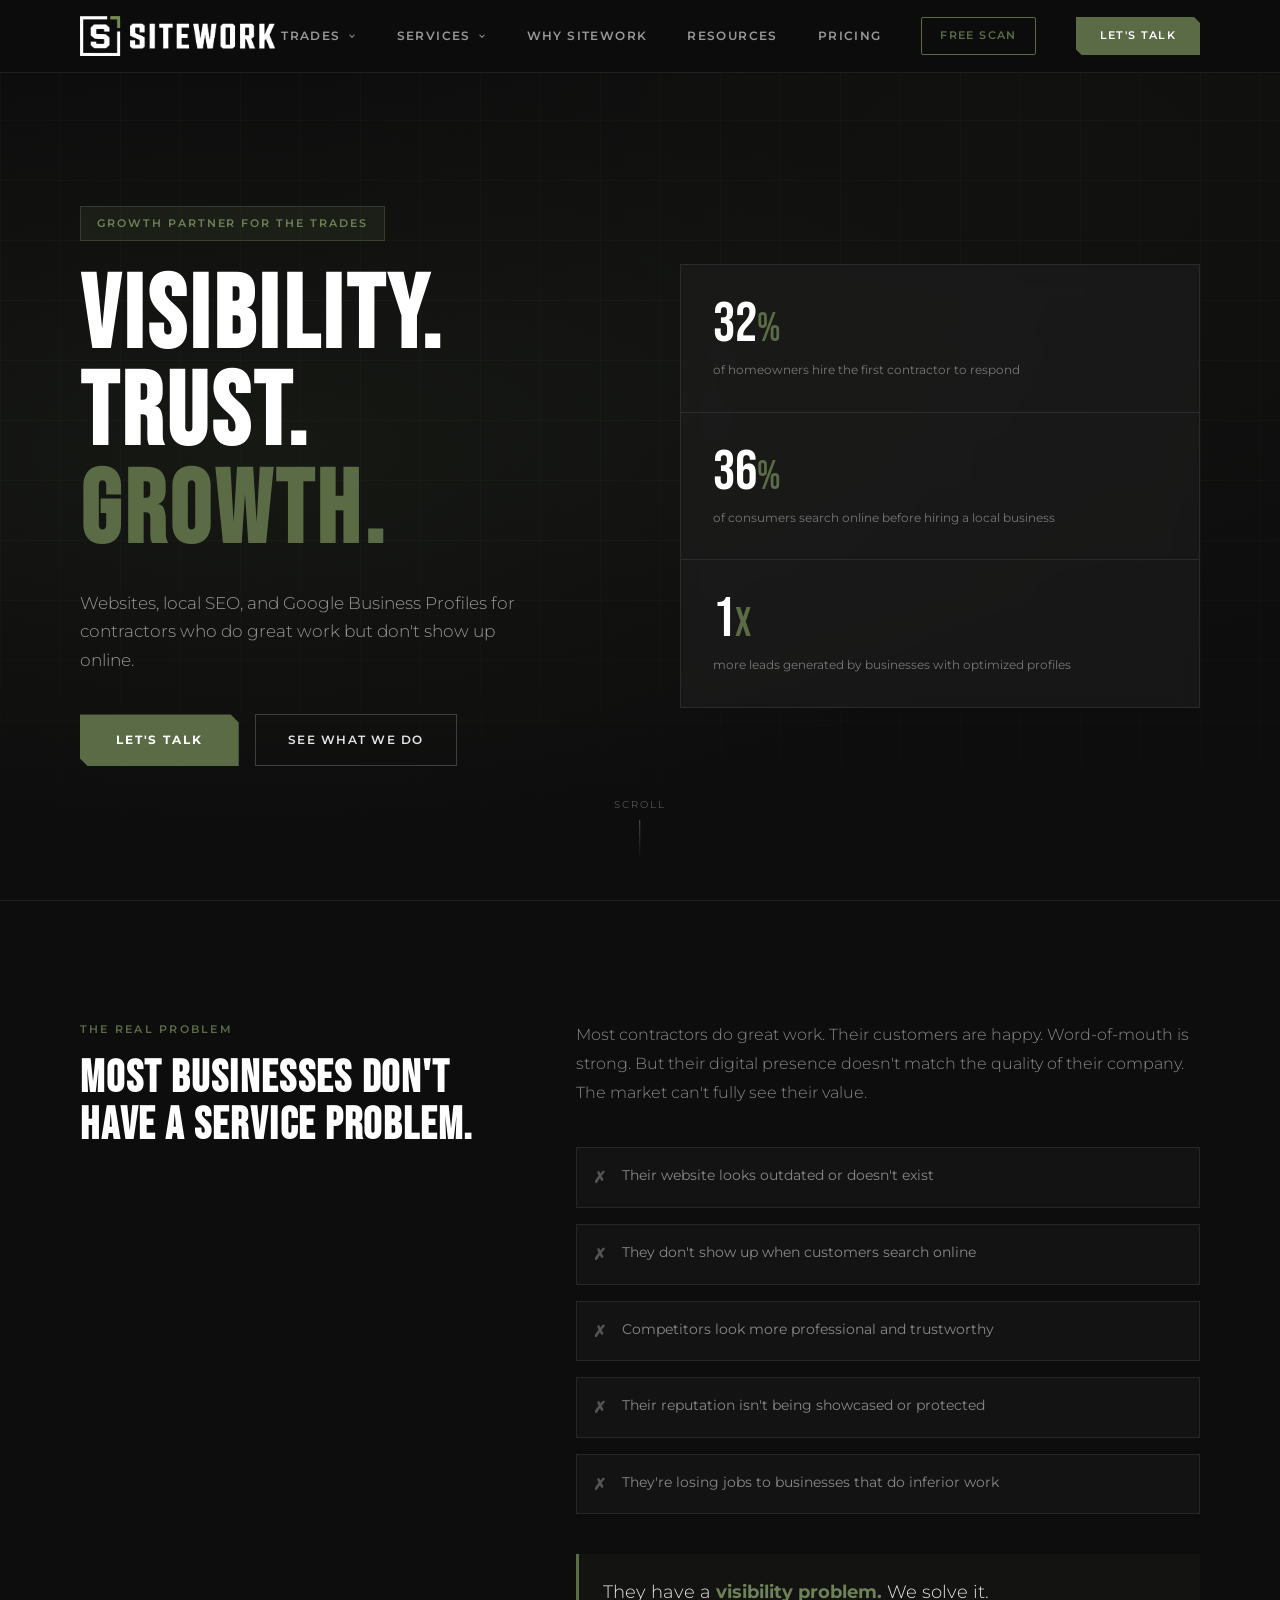
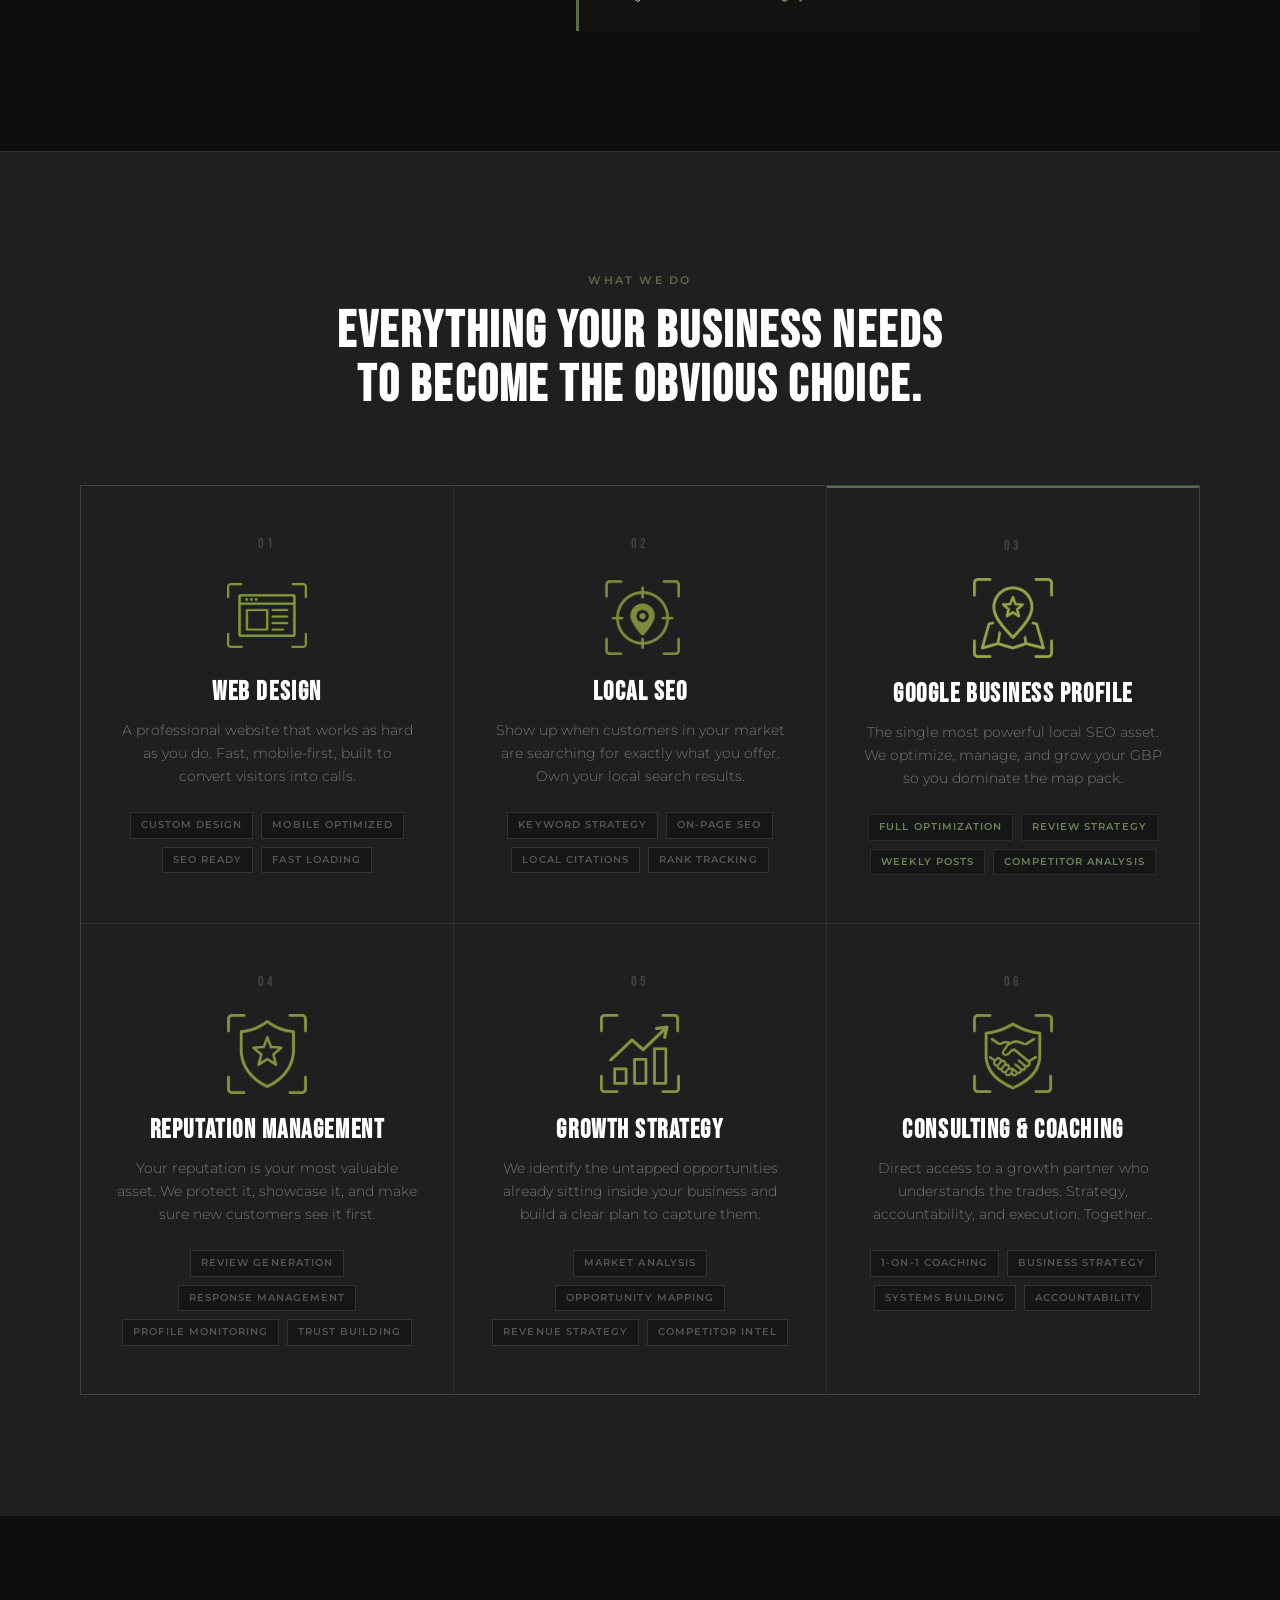
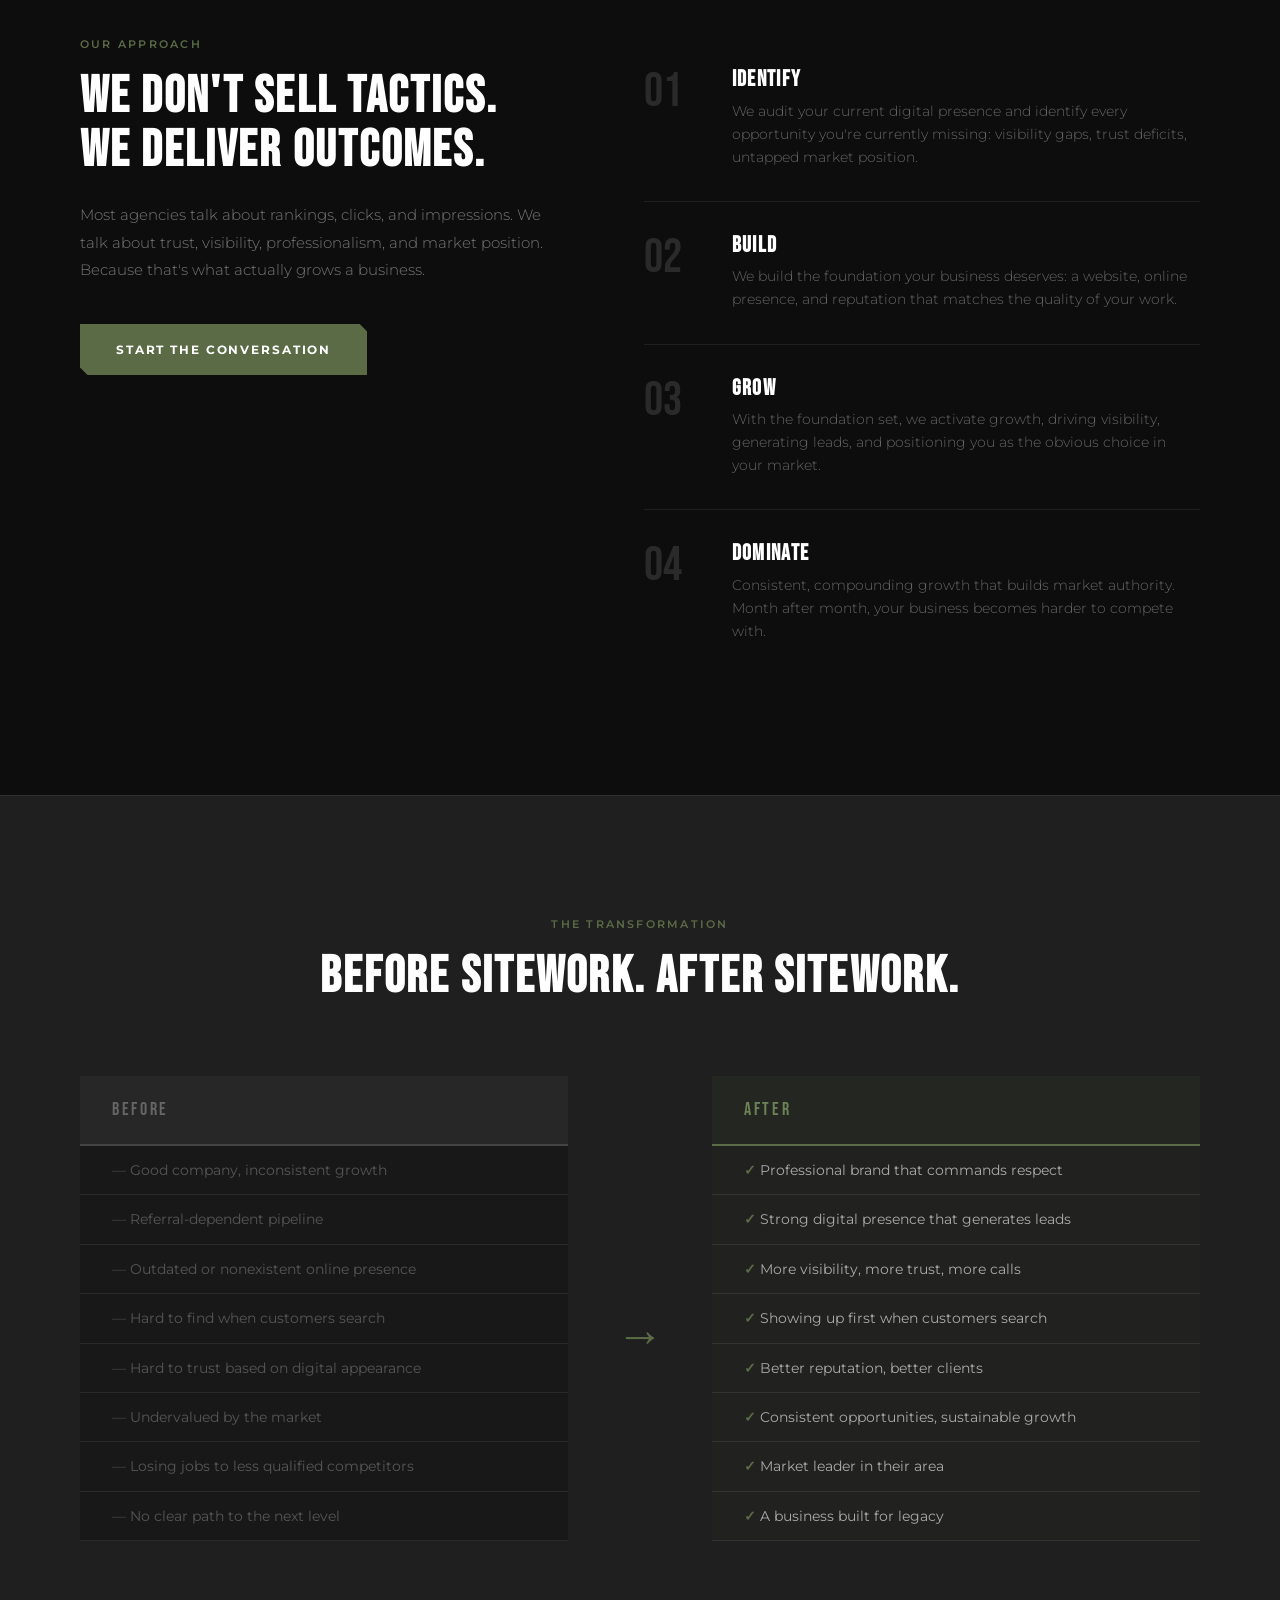
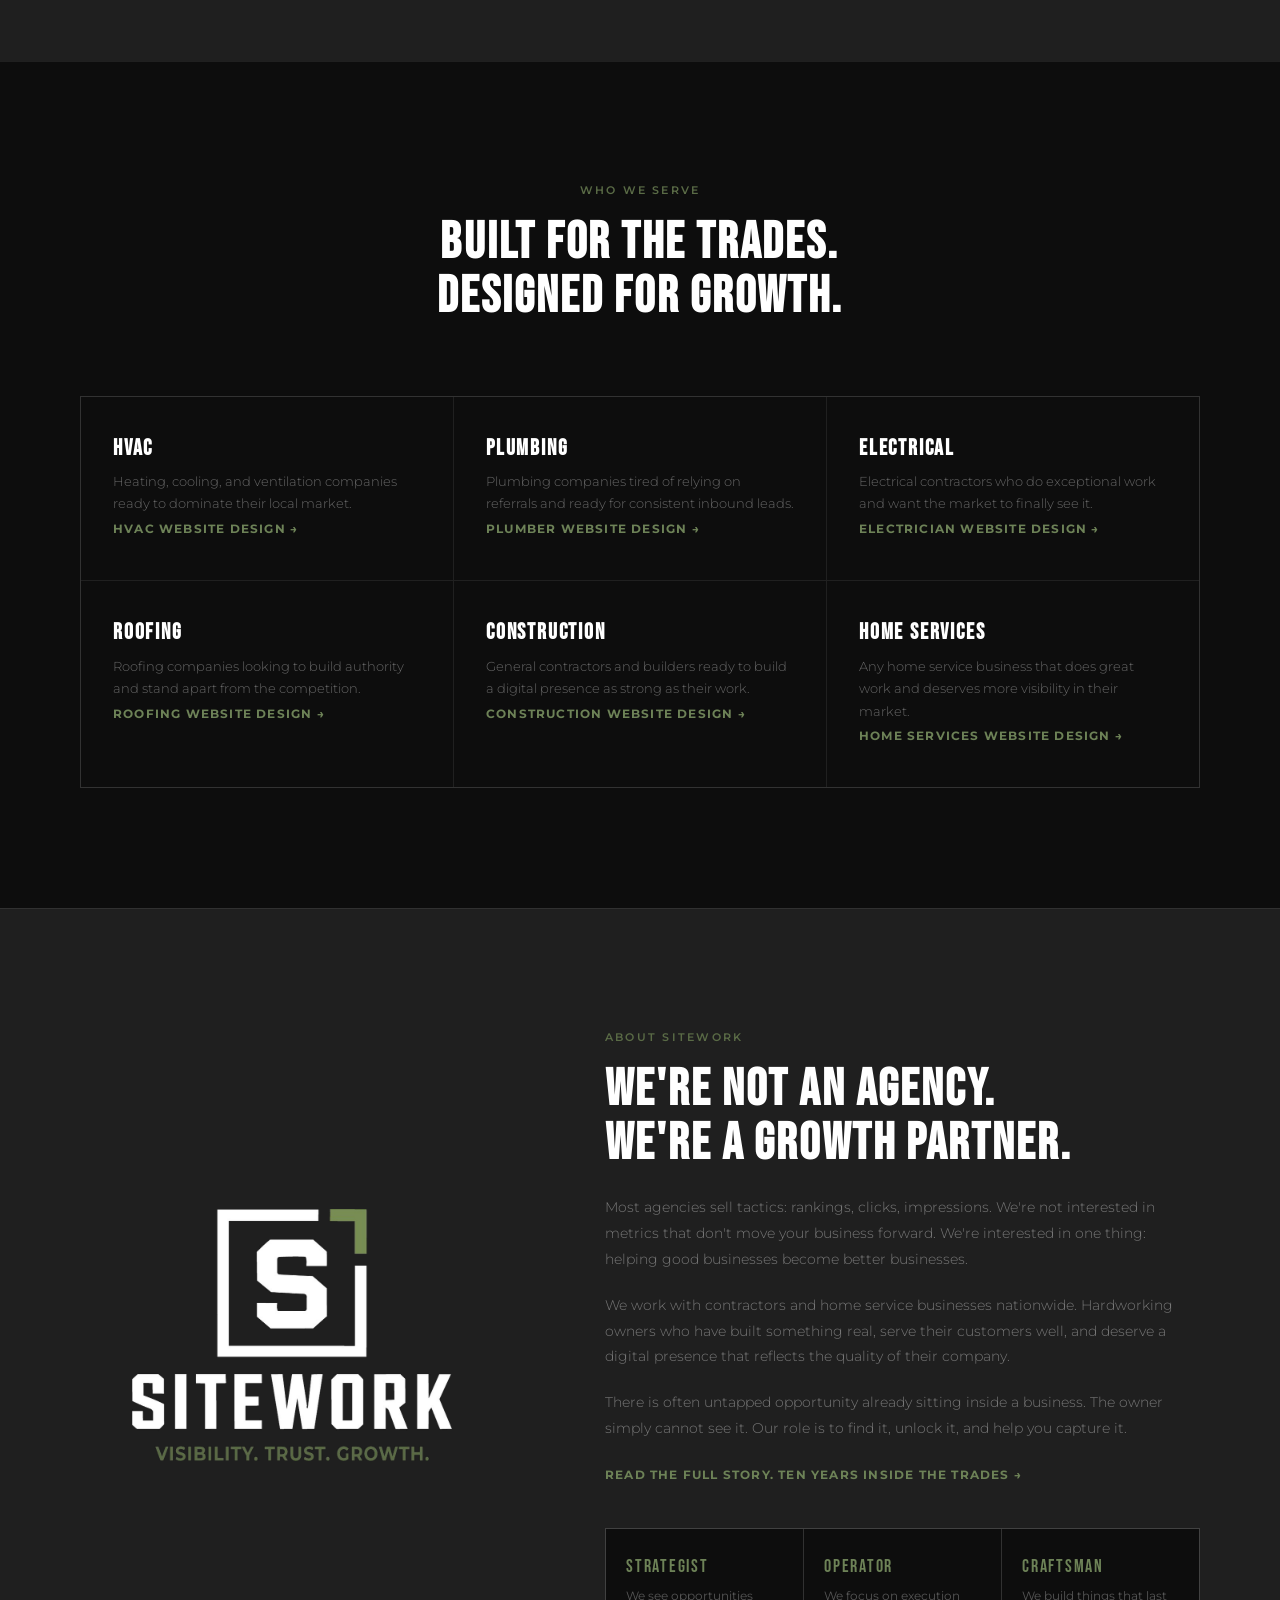
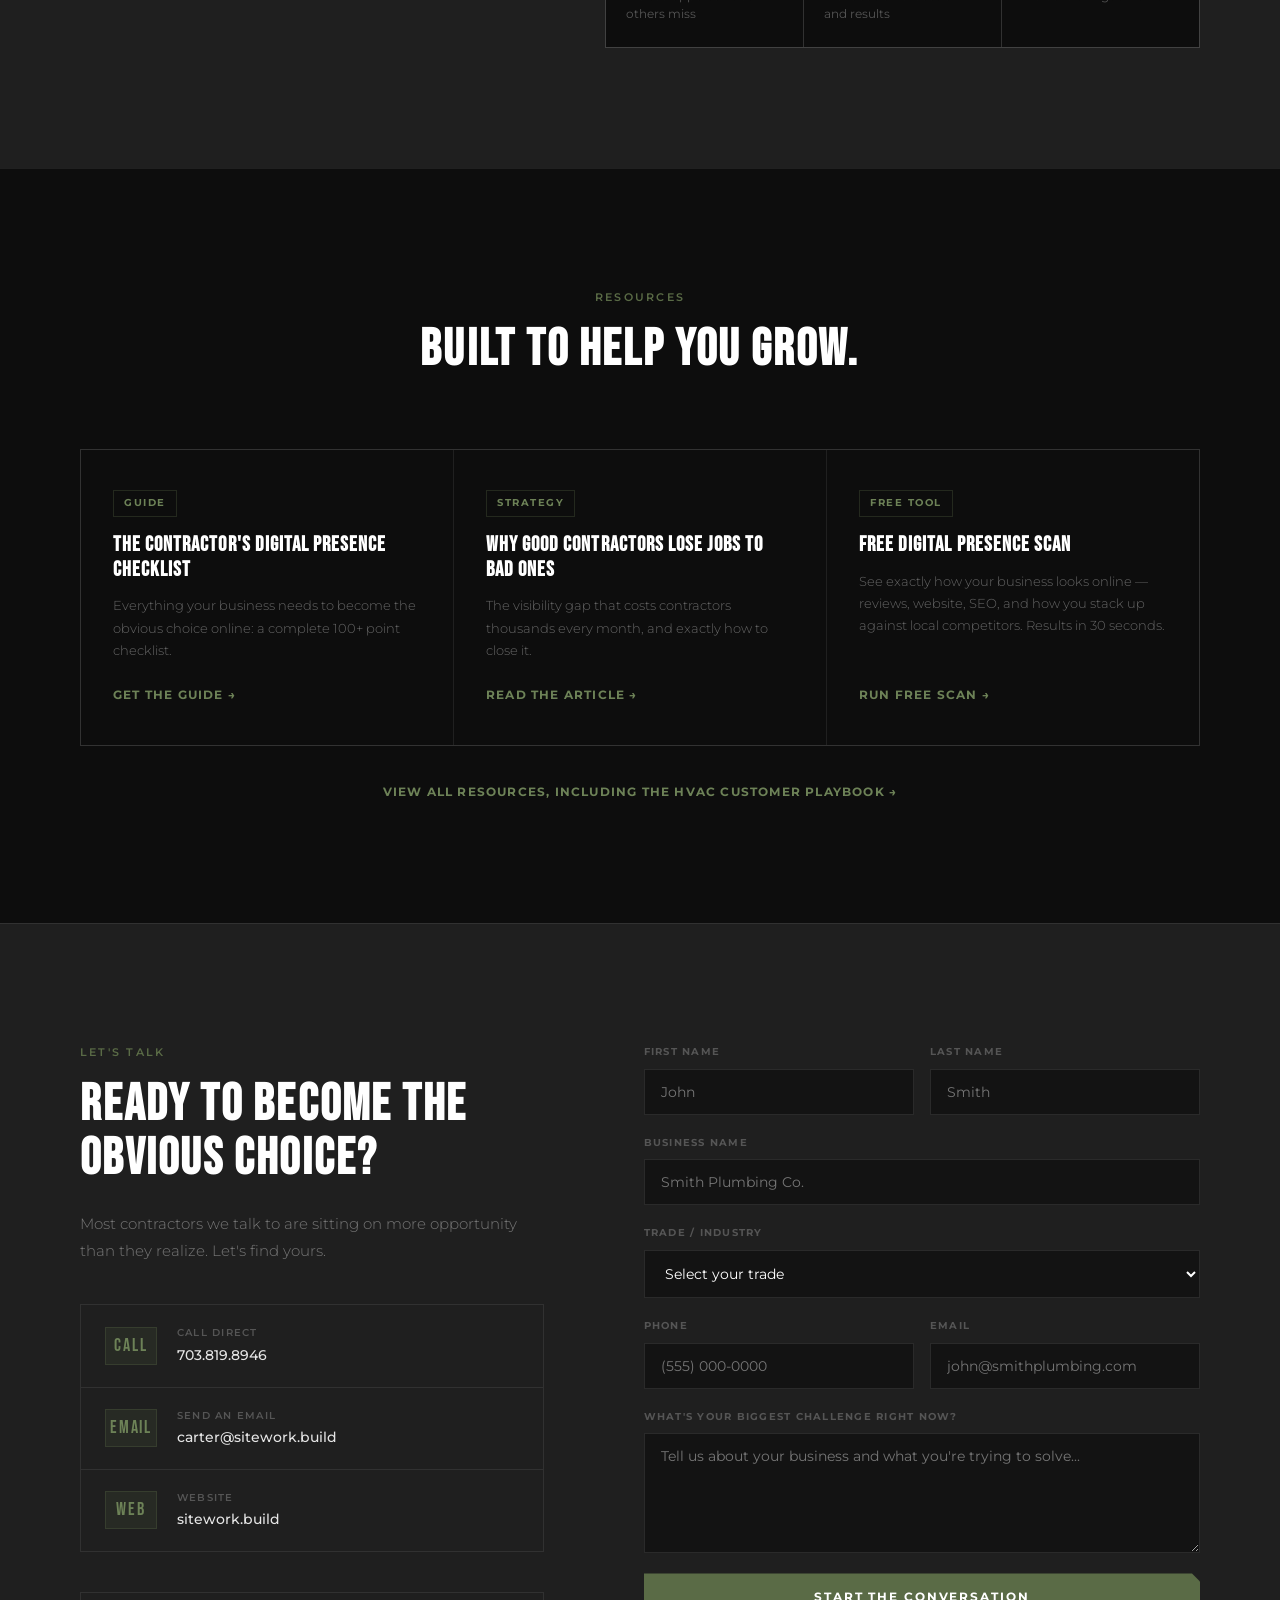
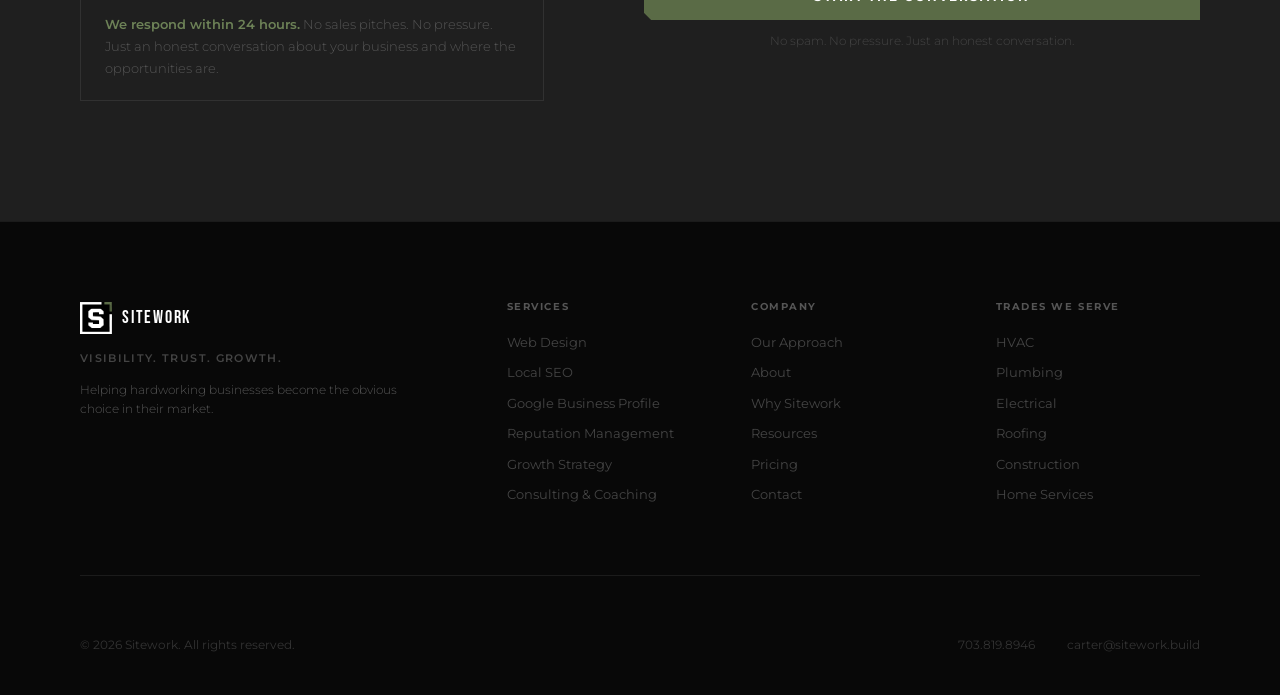
==== commit 21142397: "Add files via upload" ====
--- a/index.html
+++ b/index.html
@@ -110,6 +110,7 @@
       <a href="why-sitework.html">Why Sitework</a>
       <a href="resources.html">Resources</a>
       <a href="pricing.html">Pricing</a>
+      <a href="https://analyzer.sitework.build/scan" class="nav-scan" target="_blank">Free Scan</a>
       <a href="#contact" class="nav-cta">Let's Talk</a>
     </div>
     <button class="hamburger" id="hamburger" aria-label="Menu">
@@ -134,6 +135,7 @@
     <a href="why-sitework.html" onclick="closeMobile()">Why Sitework</a>
     <a href="resources.html" onclick="closeMobile()">Resources</a>
     <a href="pricing.html" onclick="closeMobile()">Pricing</a>
+    <a href="https://analyzer.sitework.build/scan" onclick="closeMobile()" class="mobile-scan" target="_blank">Free Site Scan</a>
     <a href="#contact" onclick="closeMobile()" class="mobile-cta">Let's Talk</a>
   </div>
 </nav>
@@ -494,10 +496,10 @@
         <a href="why-good-contractors-lose-jobs.html" class="resource-link">Read the Article →</a>
       </div>
       <div class="resource-card">
-        <div class="resource-tag">Audit</div>
-        <h4>Free Digital Presence Audit</h4>
-        <p>We'll review your current online presence and show you exactly where you're leaving money on the table.</p>
-        <a href="#contact" class="resource-link">Request Audit →</a>
+        <div class="resource-tag">Free Tool</div>
+        <h4>Free Digital Presence Scan</h4>
+        <p>See exactly how your business looks online — reviews, website, SEO, and how you stack up against local competitors. Results in 30 seconds.</p>
+        <a href="https://analyzer.sitework.build/scan" class="resource-link" target="_blank">Run Free Scan →</a>
       </div>
     </div>
     <p style="margin-top:32px;text-align:center;"><a href="resources.html" class="resource-link">View all resources, including the HVAC customer playbook →</a></p>
--- a/styles.css
+++ b/styles.css
@@ -231,6 +231,33 @@
 }
 
 .nav-cta:hover { background: var(--green-light) !important; }
+
+.nav-scan {
+  display: inline-flex;
+  align-items: center;
+  padding: 9px 18px;
+  border: 1px solid var(--green);
+  border-radius: 2px;
+  color: var(--green) !important;
+  font-size: 0.7rem !important;
+  font-weight: 700;
+  letter-spacing: .08em;
+  text-transform: uppercase;
+  transition: background .2s, color .2s;
+}
+.nav-scan:hover {
+  background: var(--green);
+  color: var(--white) !important;
+}
+
+.mobile-scan {
+  color: var(--green) !important;
+  font-weight: 700;
+  border: 1px solid var(--green) !important;
+  border-radius: 2px;
+  text-align: center;
+  margin: 4px 0;
+}
 
 .hamburger {
   display: none;
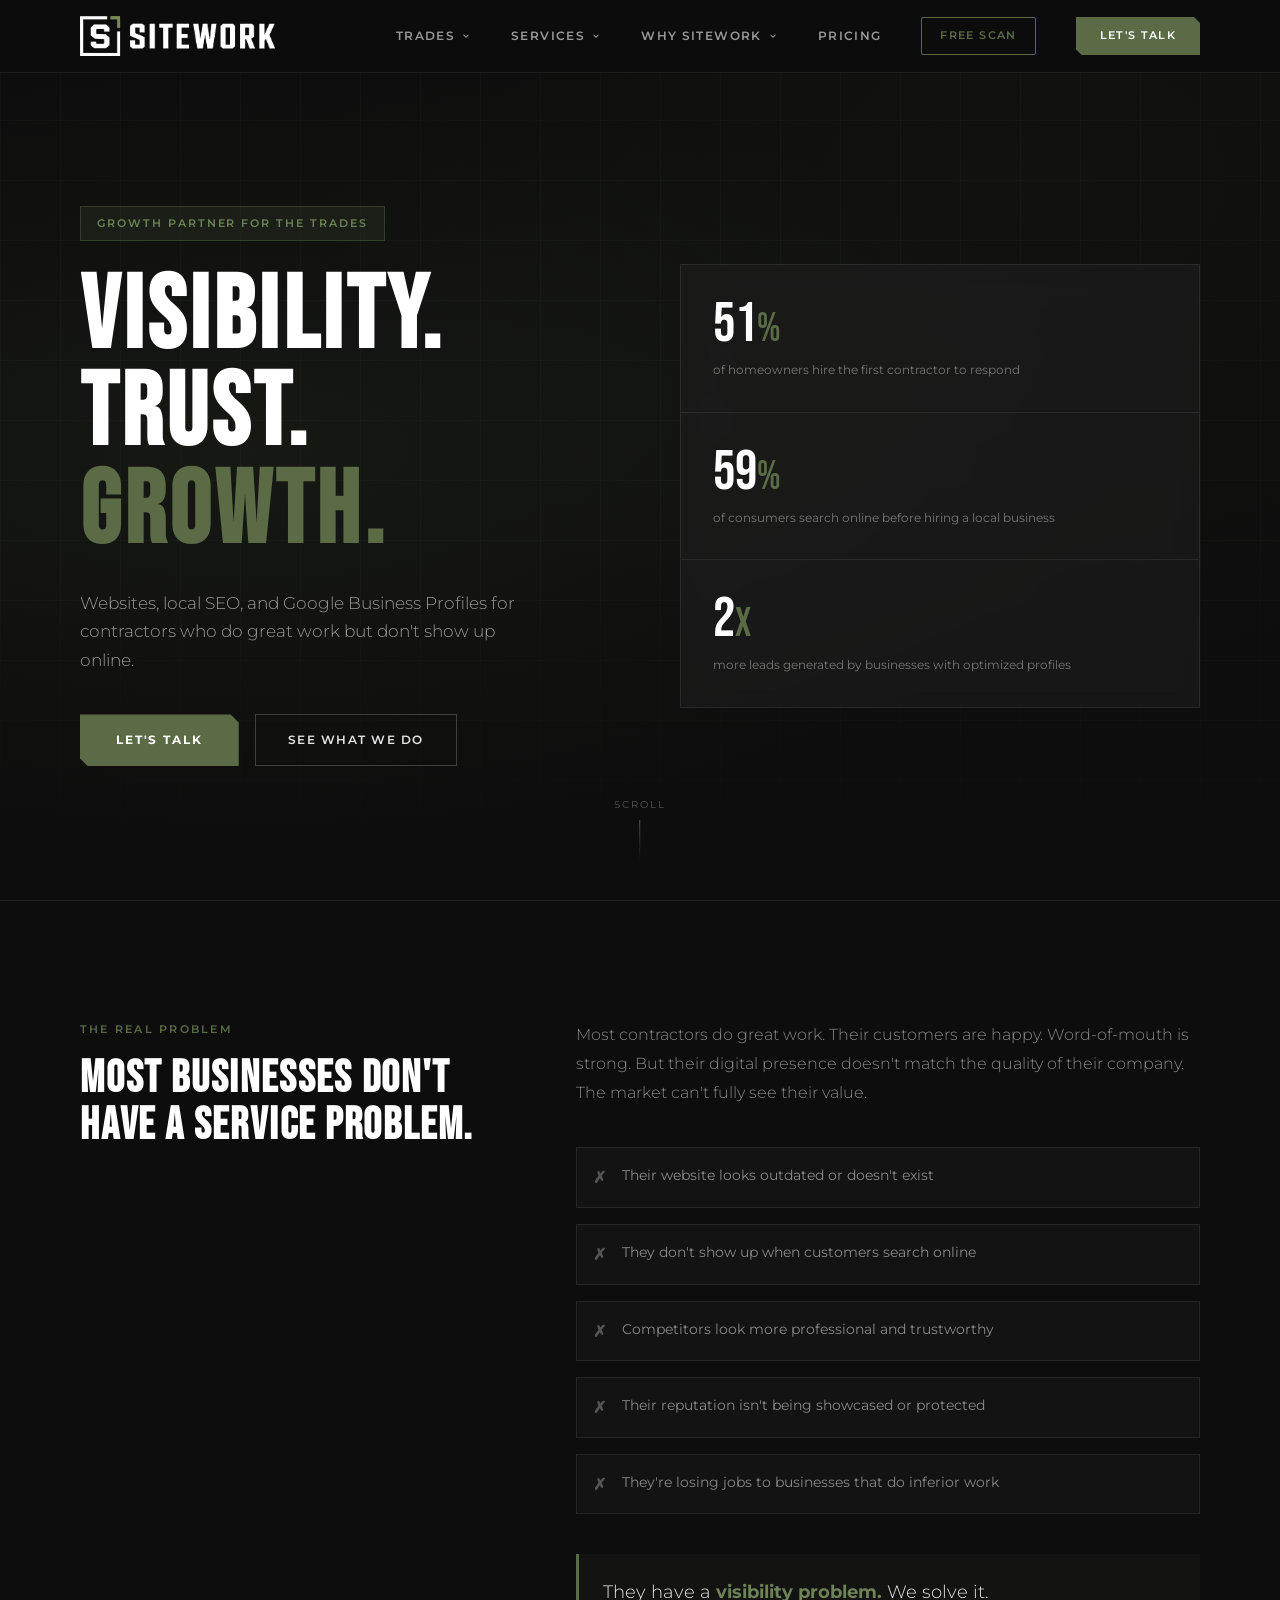
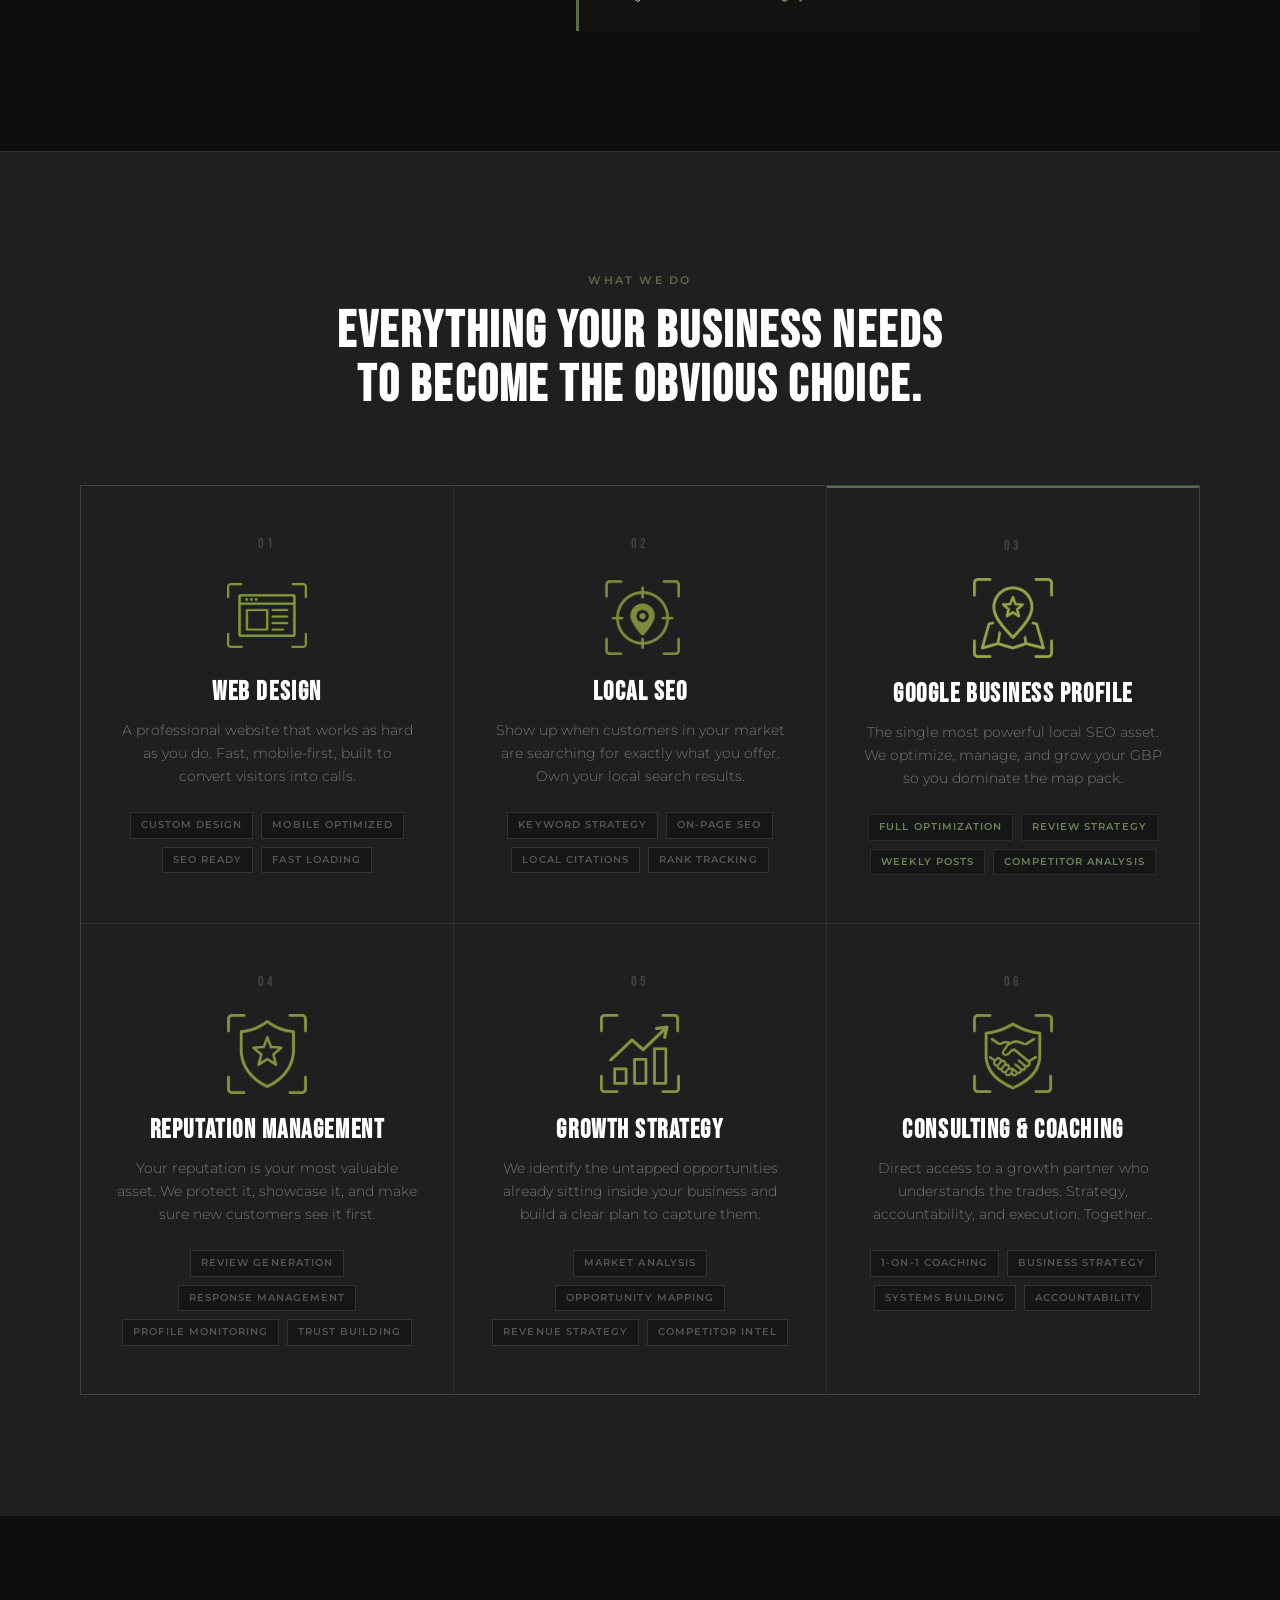
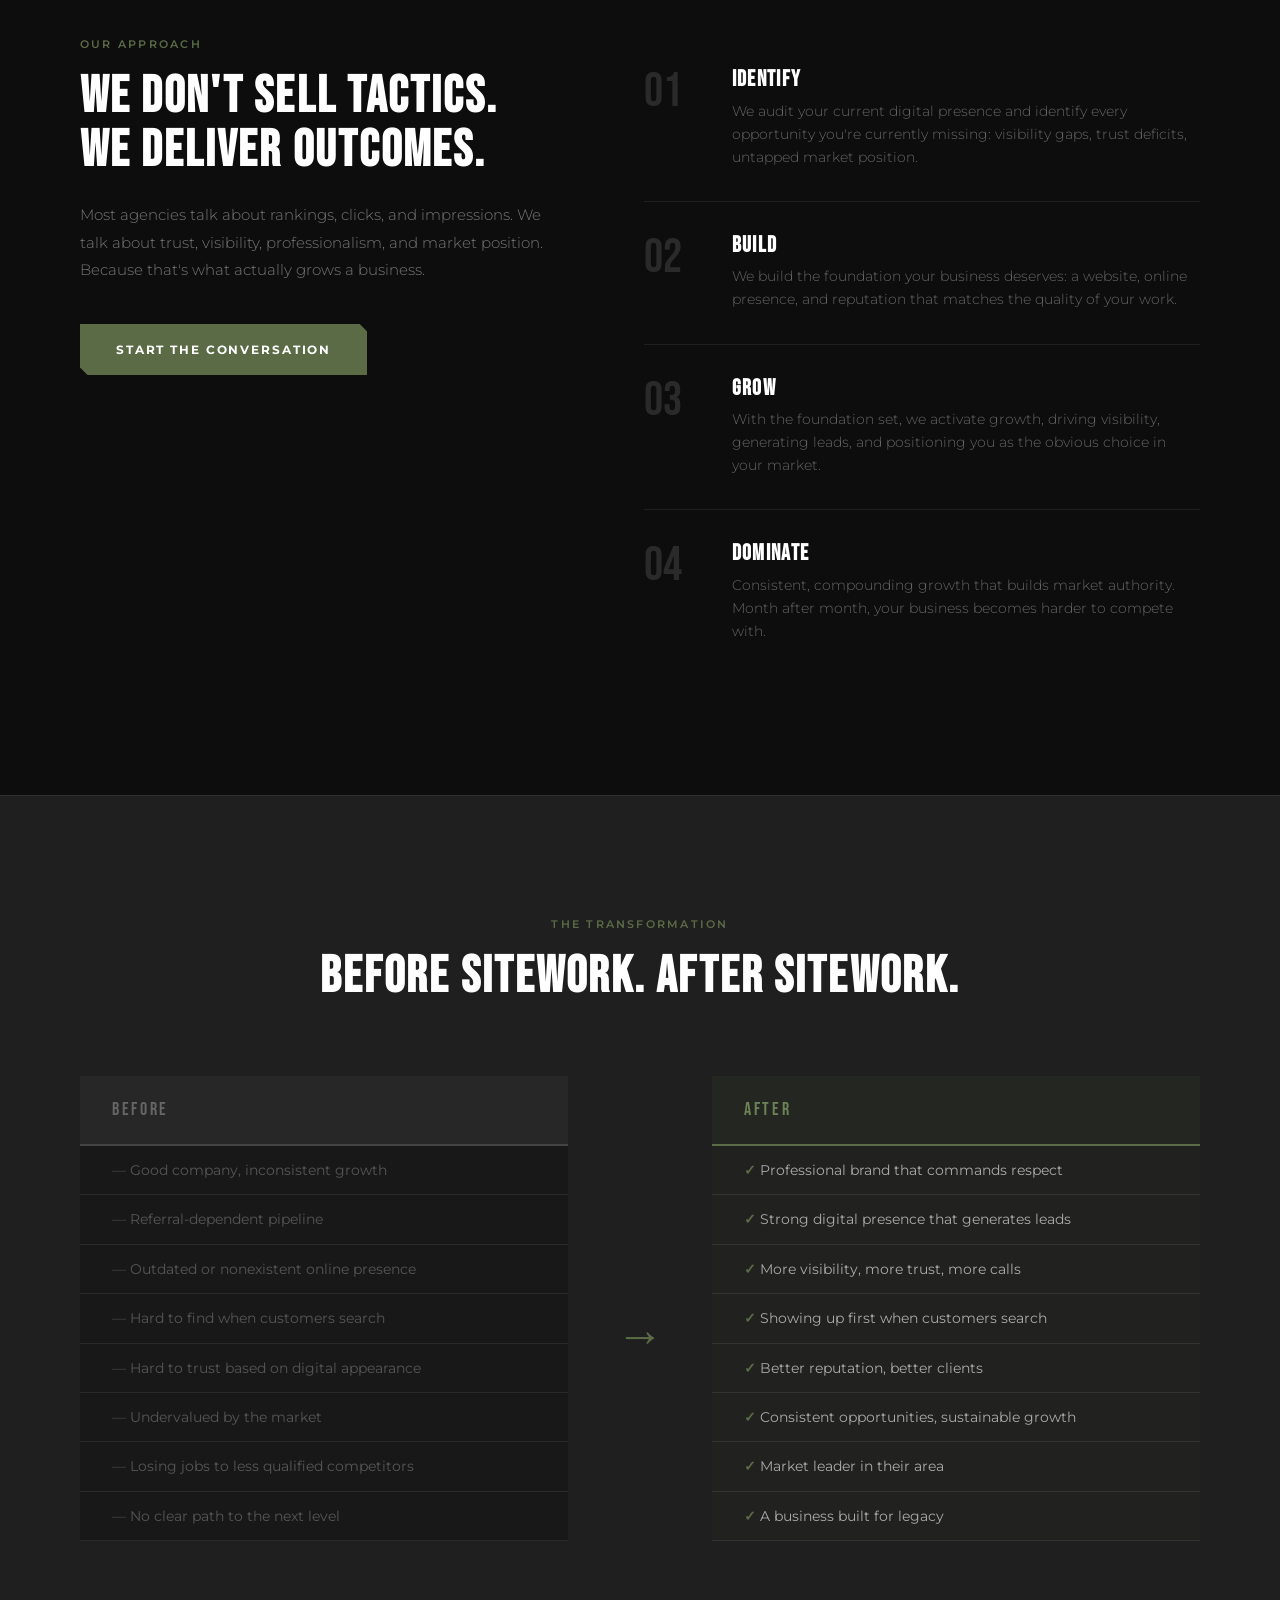
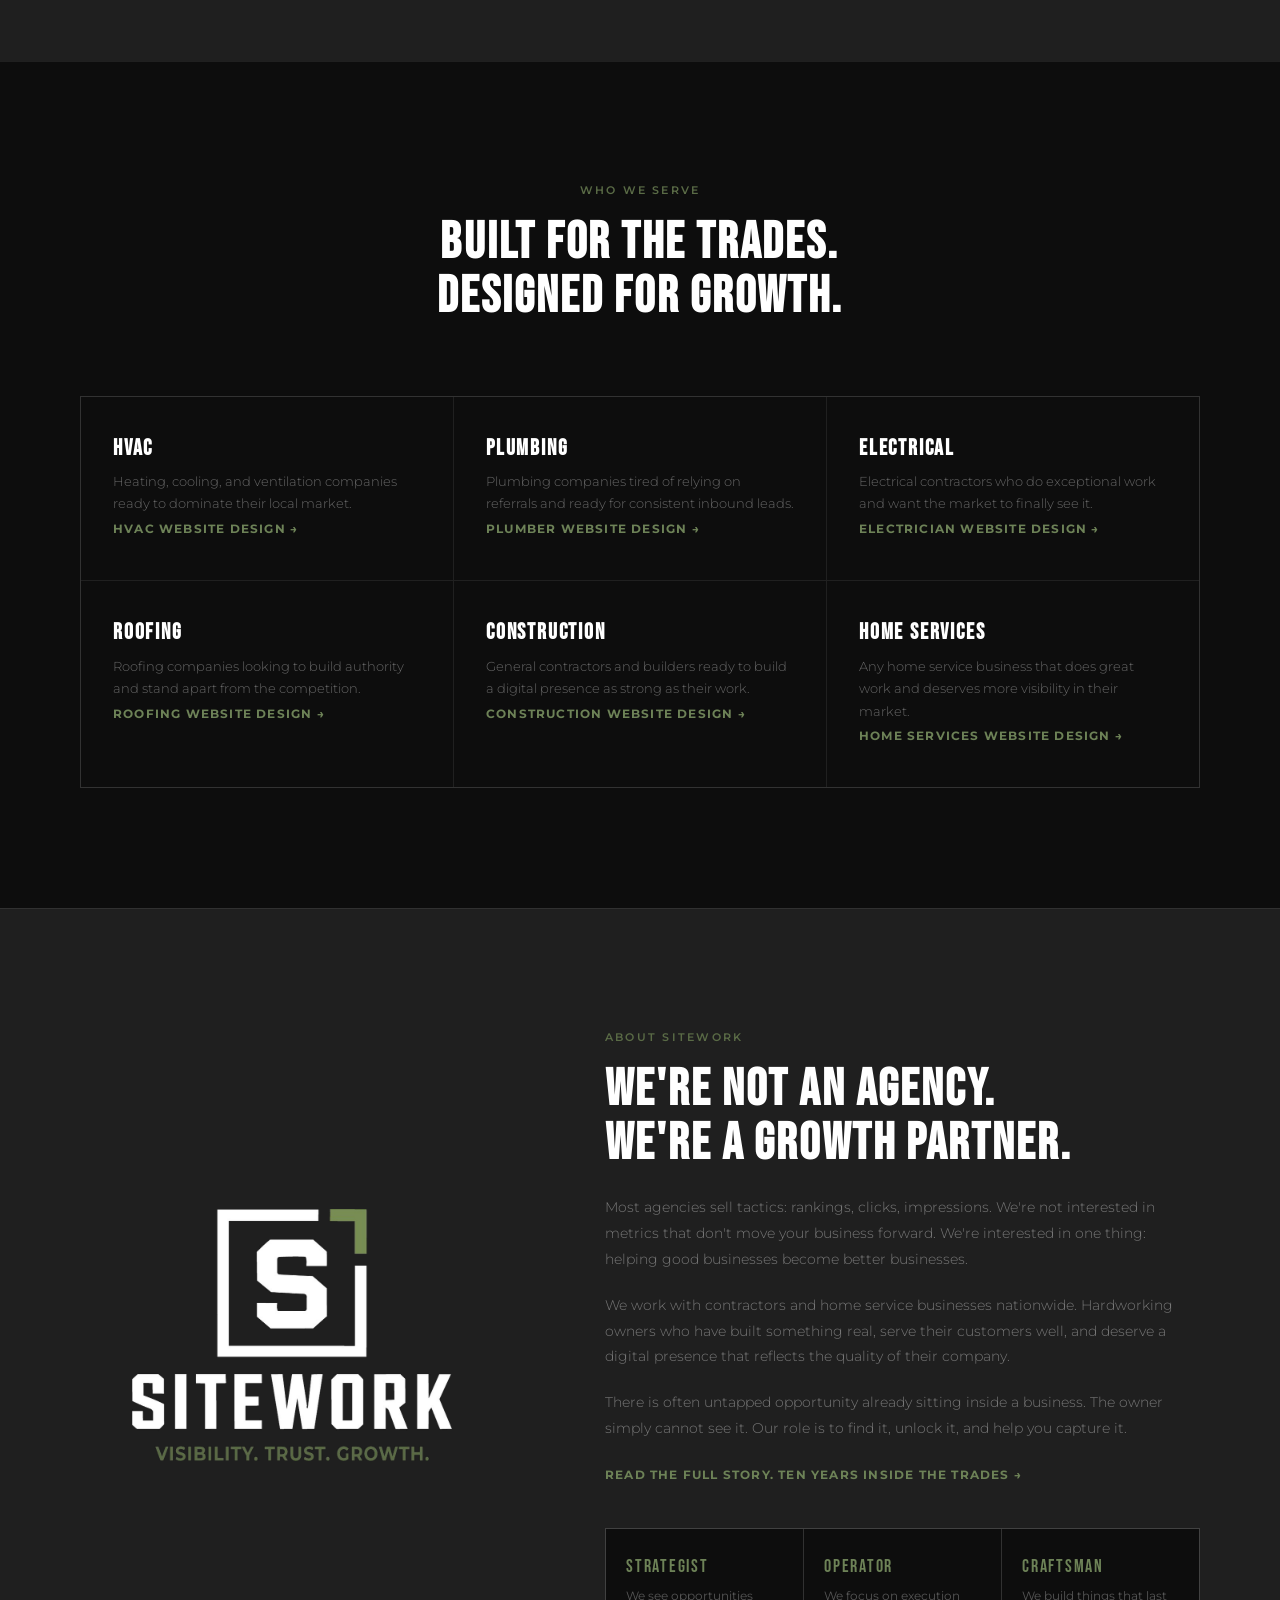
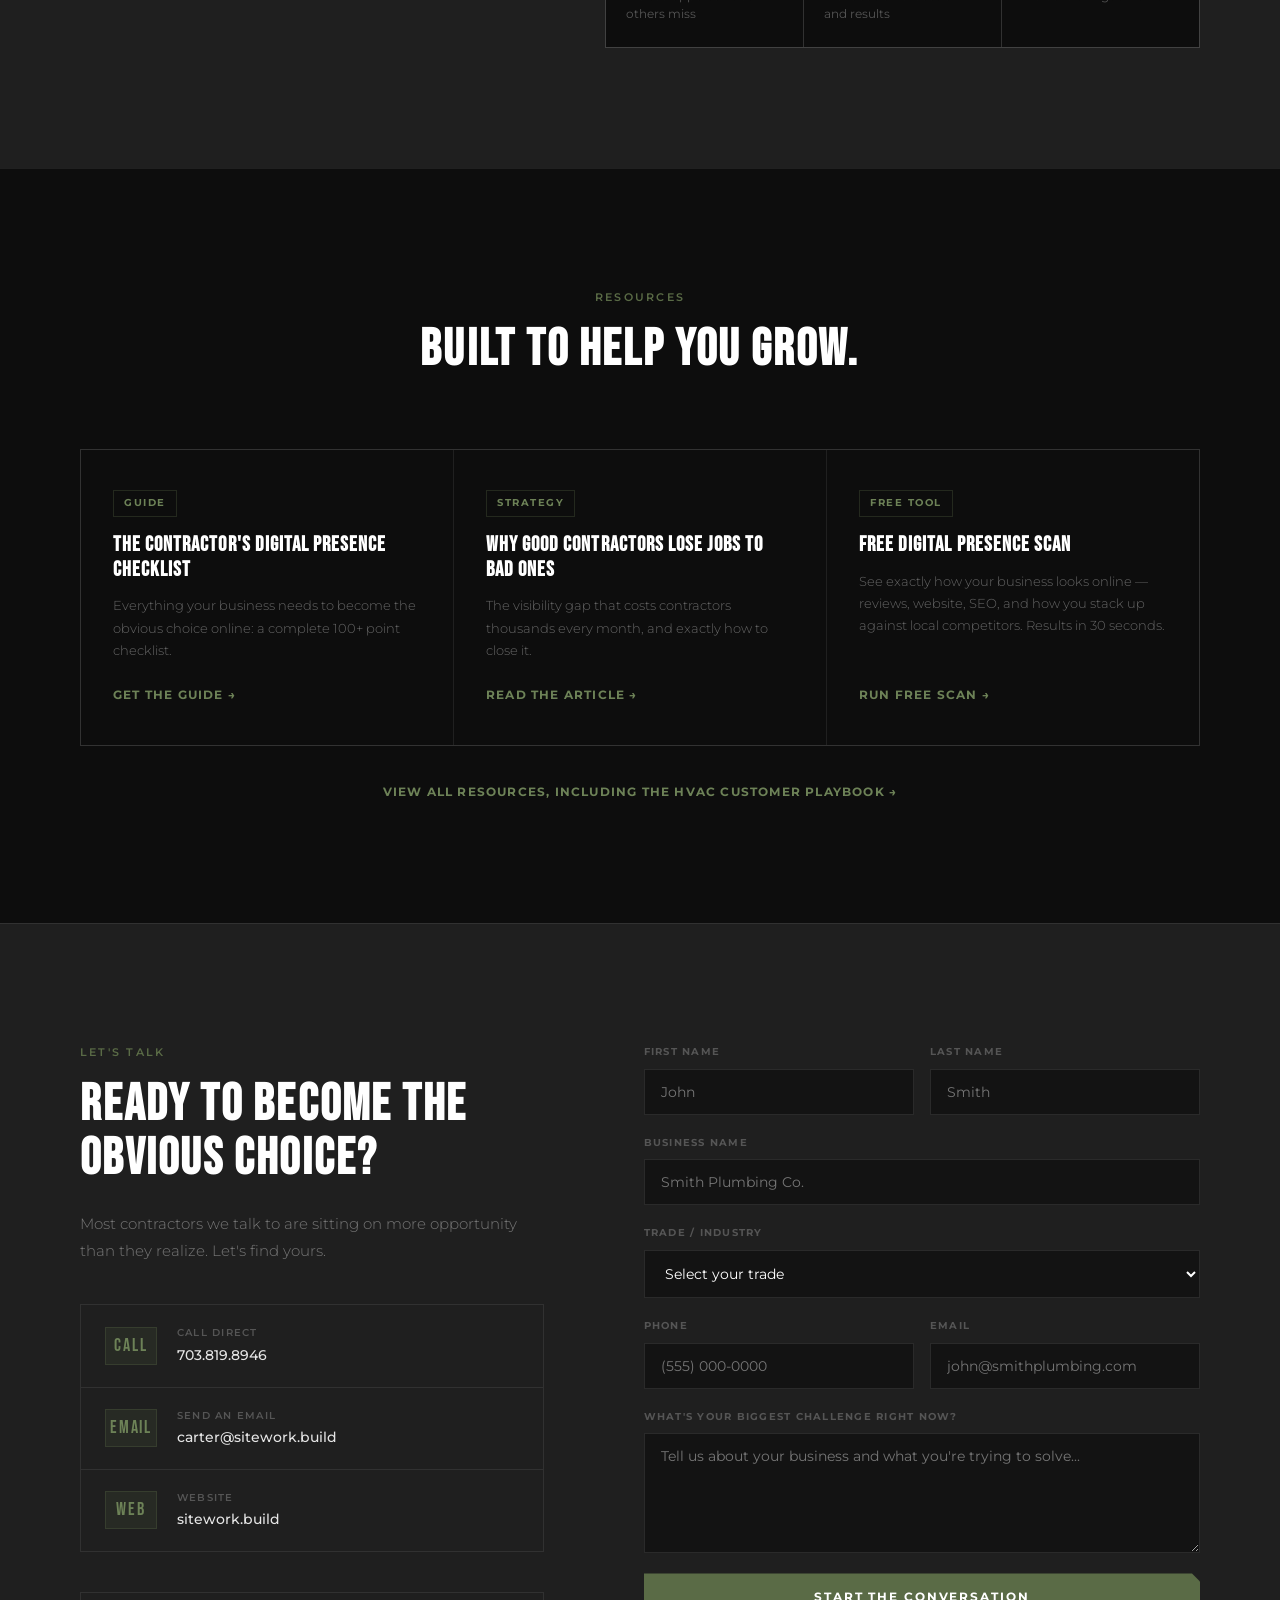
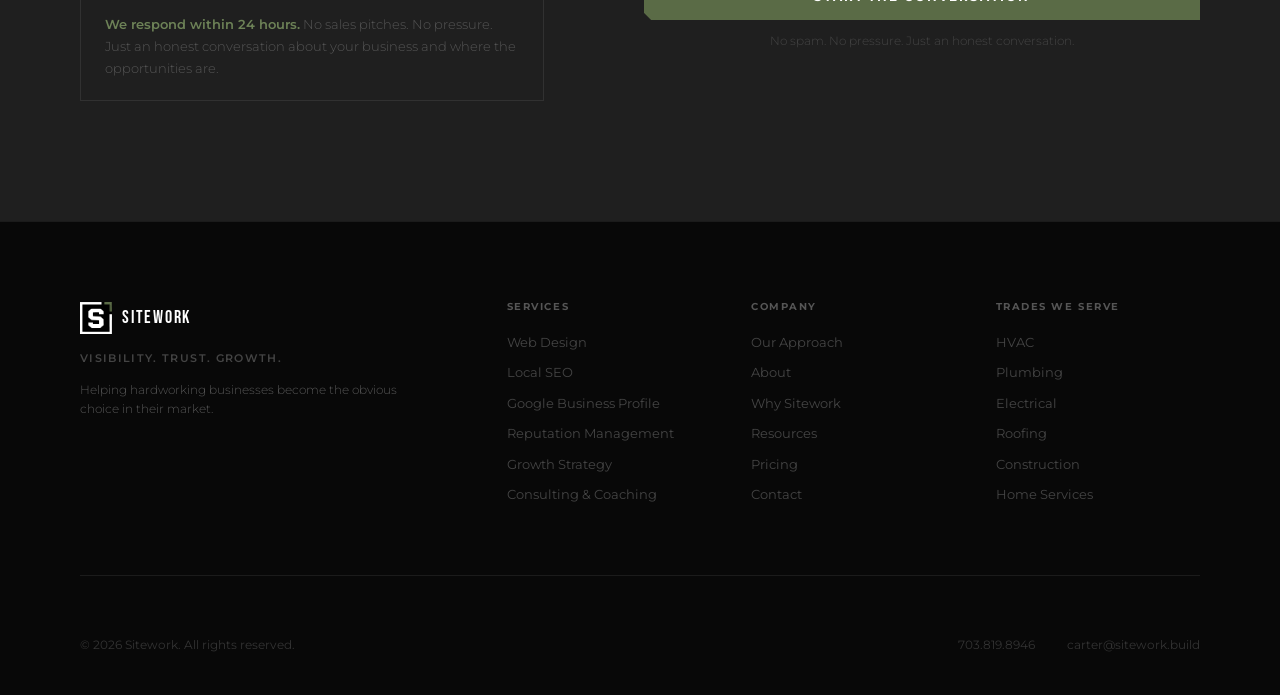
==== commit 45fb19d2: "Add files via upload" ====
--- a/index.html
+++ b/index.html
@@ -107,8 +107,18 @@
         </div>
       </div>
 
-      <a href="why-sitework.html">Why Sitework</a>
-      <a href="resources.html">Resources</a>
+      <!-- WHY SITEWORK dropdown -->
+      <div class="nav-drop" id="dropWhy">
+        <button aria-haspopup="true" aria-expanded="false" onclick="toggleDrop('dropWhy')">
+          Why Sitework
+          <svg viewBox="0 0 24 24"><path d="M6 9l6 6 6-6"/></svg>
+        </button>
+        <div class="nav-panel" role="menu">
+          <div class="panel-label">Learn More</div>
+          <a href="why-sitework.html" role="menuitem">About</a>
+          <a href="resources.html" role="menuitem">Resources</a>
+        </div>
+      </div>
       <a href="pricing.html">Pricing</a>
       <a href="https://analyzer.sitework.build/scan" class="nav-scan" target="_blank">Free Scan</a>
       <a href="#contact" class="nav-cta">Let's Talk</a>
@@ -132,8 +142,9 @@
     <a href="#services" class="indent" onclick="closeMobile()">Reputation Management</a>
     <a href="#services" class="indent" onclick="closeMobile()">Growth Strategy</a>
     <a href="#services" class="indent" onclick="closeMobile()">Consulting &amp; Coaching</a>
-    <a href="why-sitework.html" onclick="closeMobile()">Why Sitework</a>
-    <a href="resources.html" onclick="closeMobile()">Resources</a>
+    <span class="mobile-drop-label">Why Sitework</span>
+    <a href="why-sitework.html" class="indent" onclick="closeMobile()">About</a>
+    <a href="resources.html" class="indent" onclick="closeMobile()">Resources</a>
     <a href="pricing.html" onclick="closeMobile()">Pricing</a>
     <a href="https://analyzer.sitework.build/scan" onclick="closeMobile()" class="mobile-scan" target="_blank">Free Site Scan</a>
     <a href="#contact" onclick="closeMobile()" class="mobile-cta">Let's Talk</a>
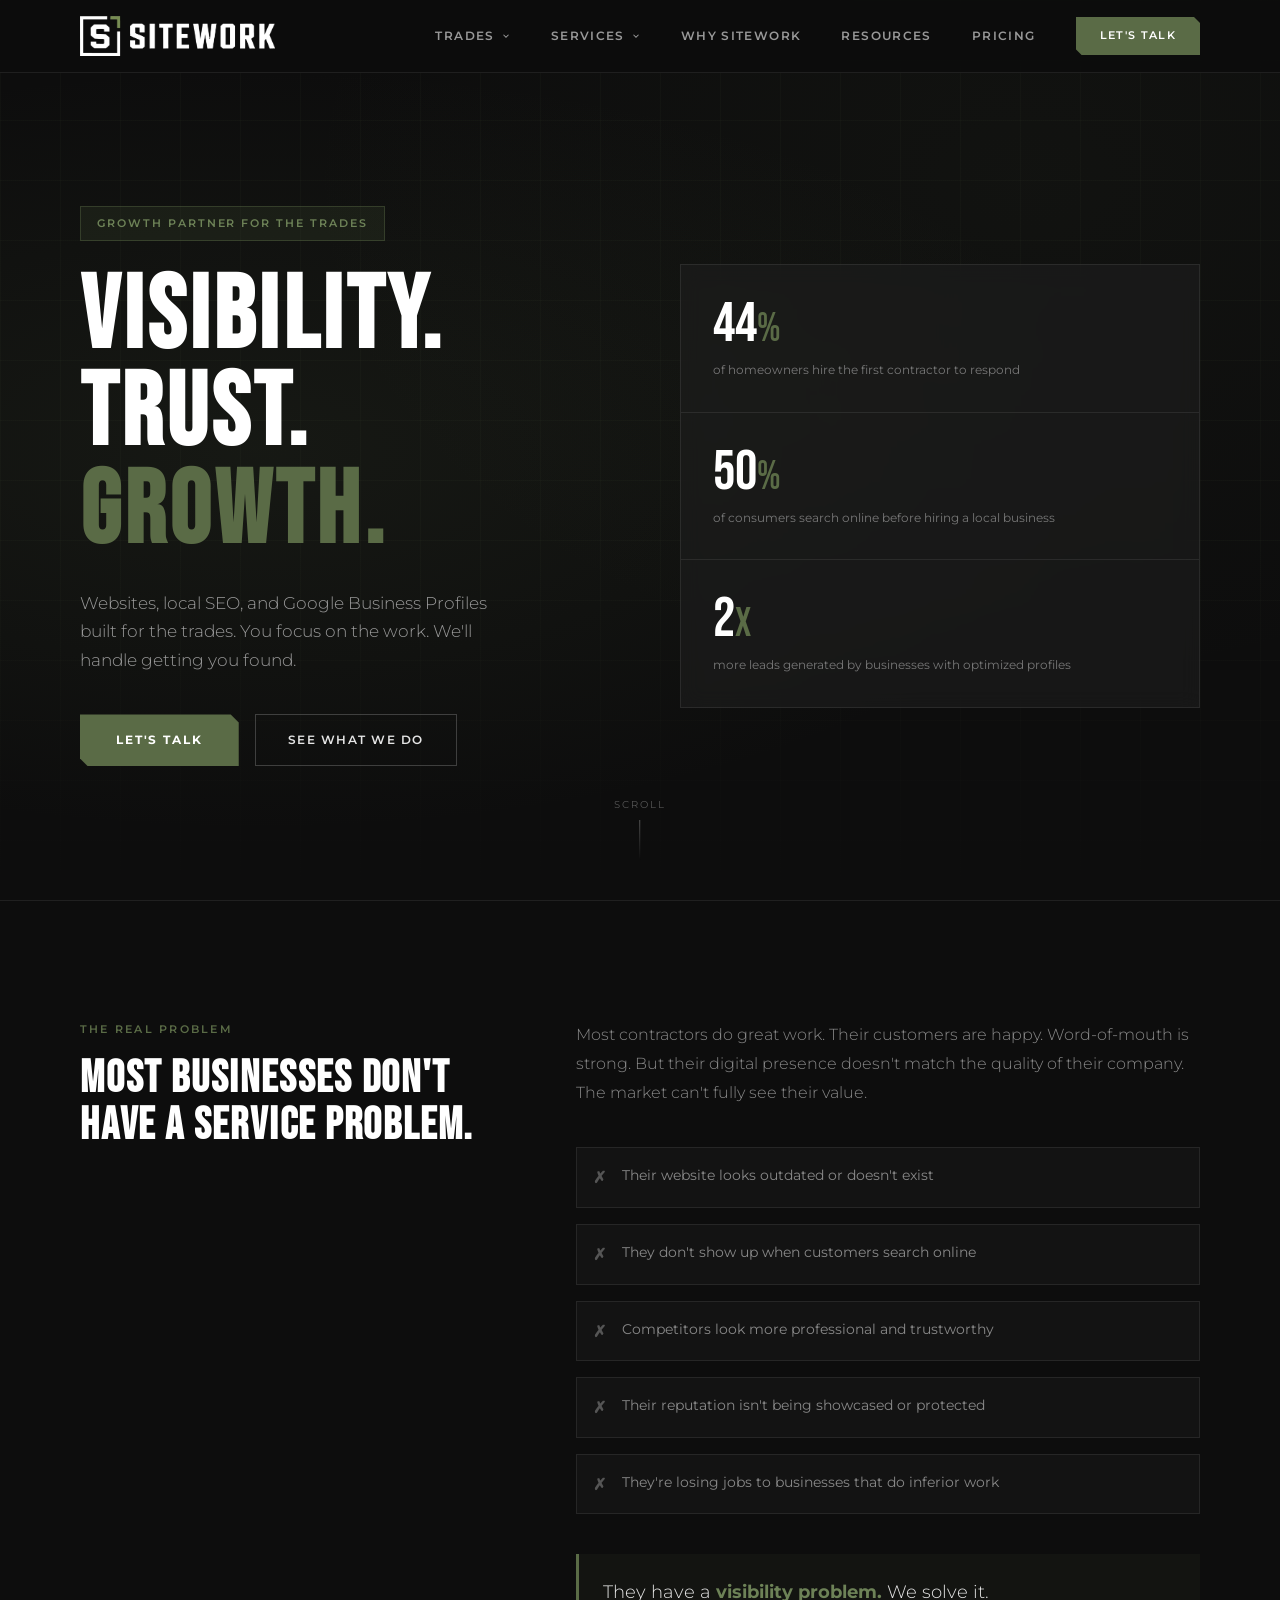
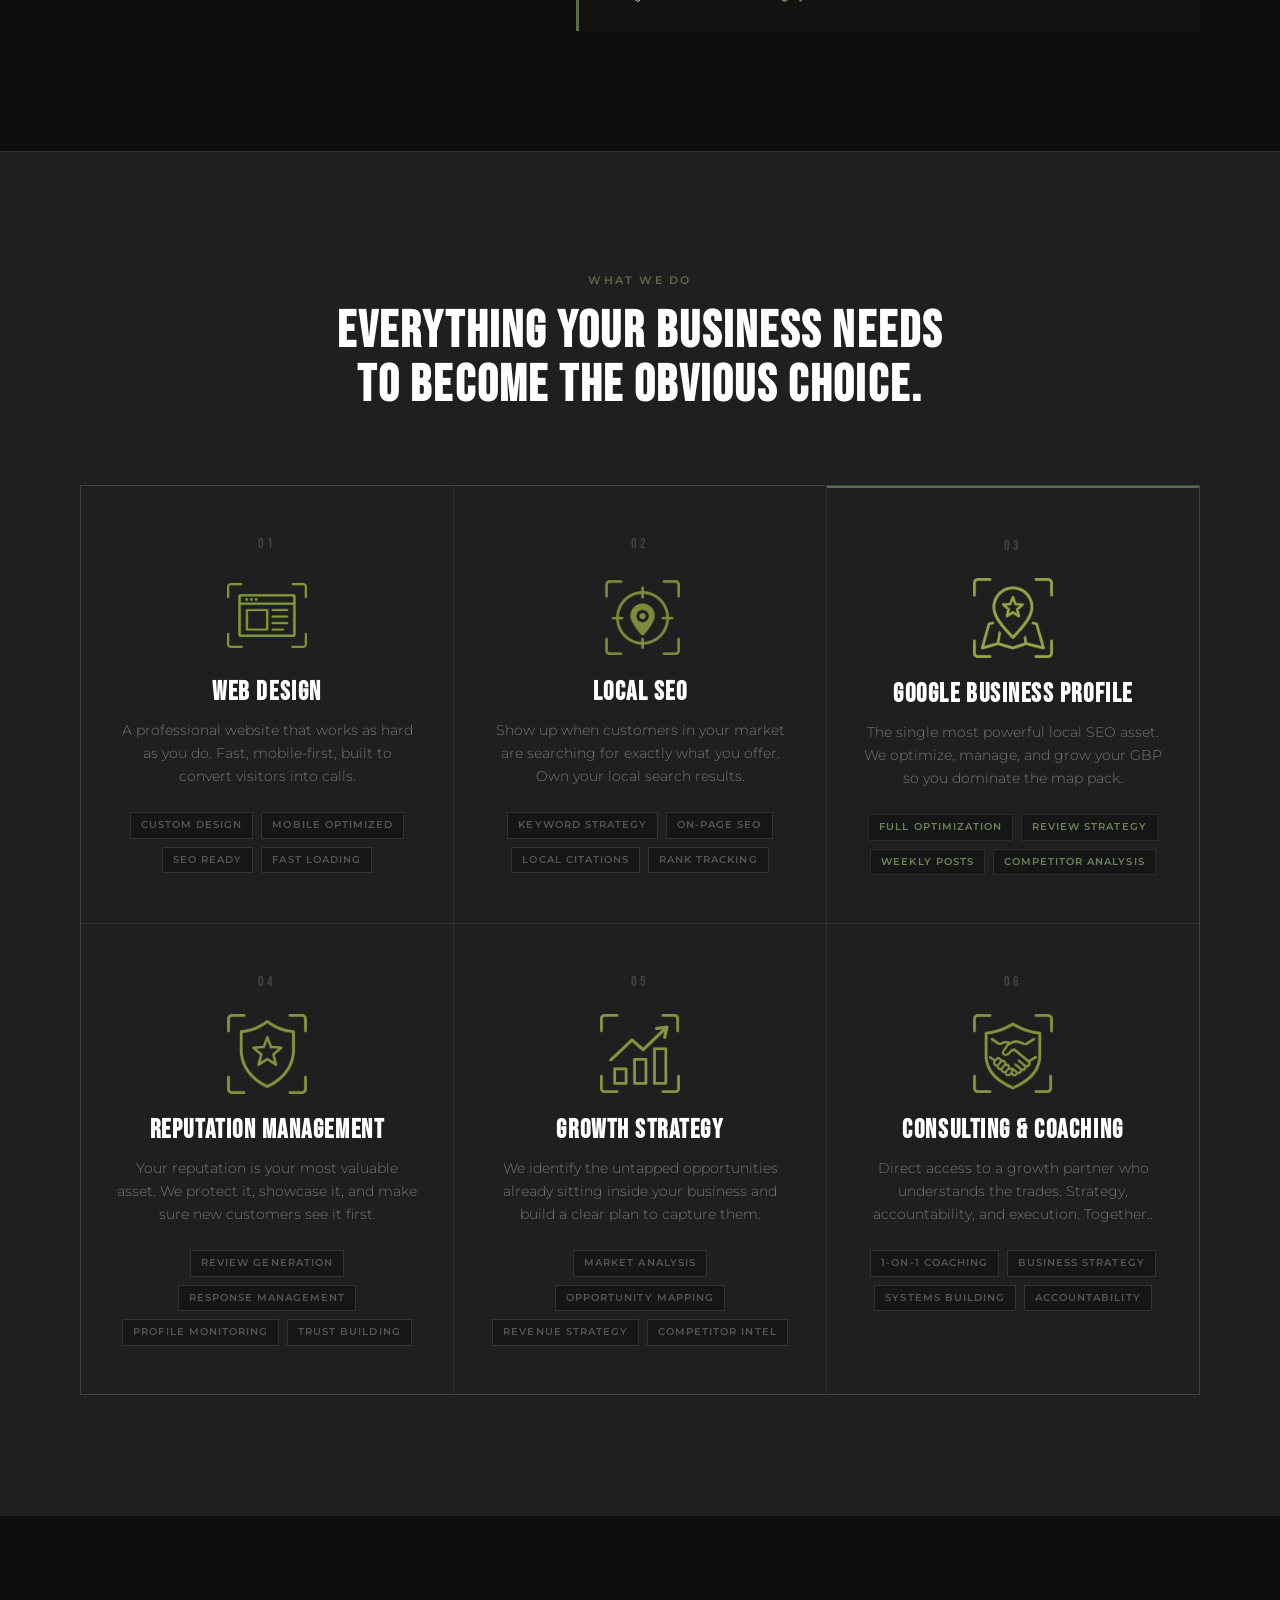
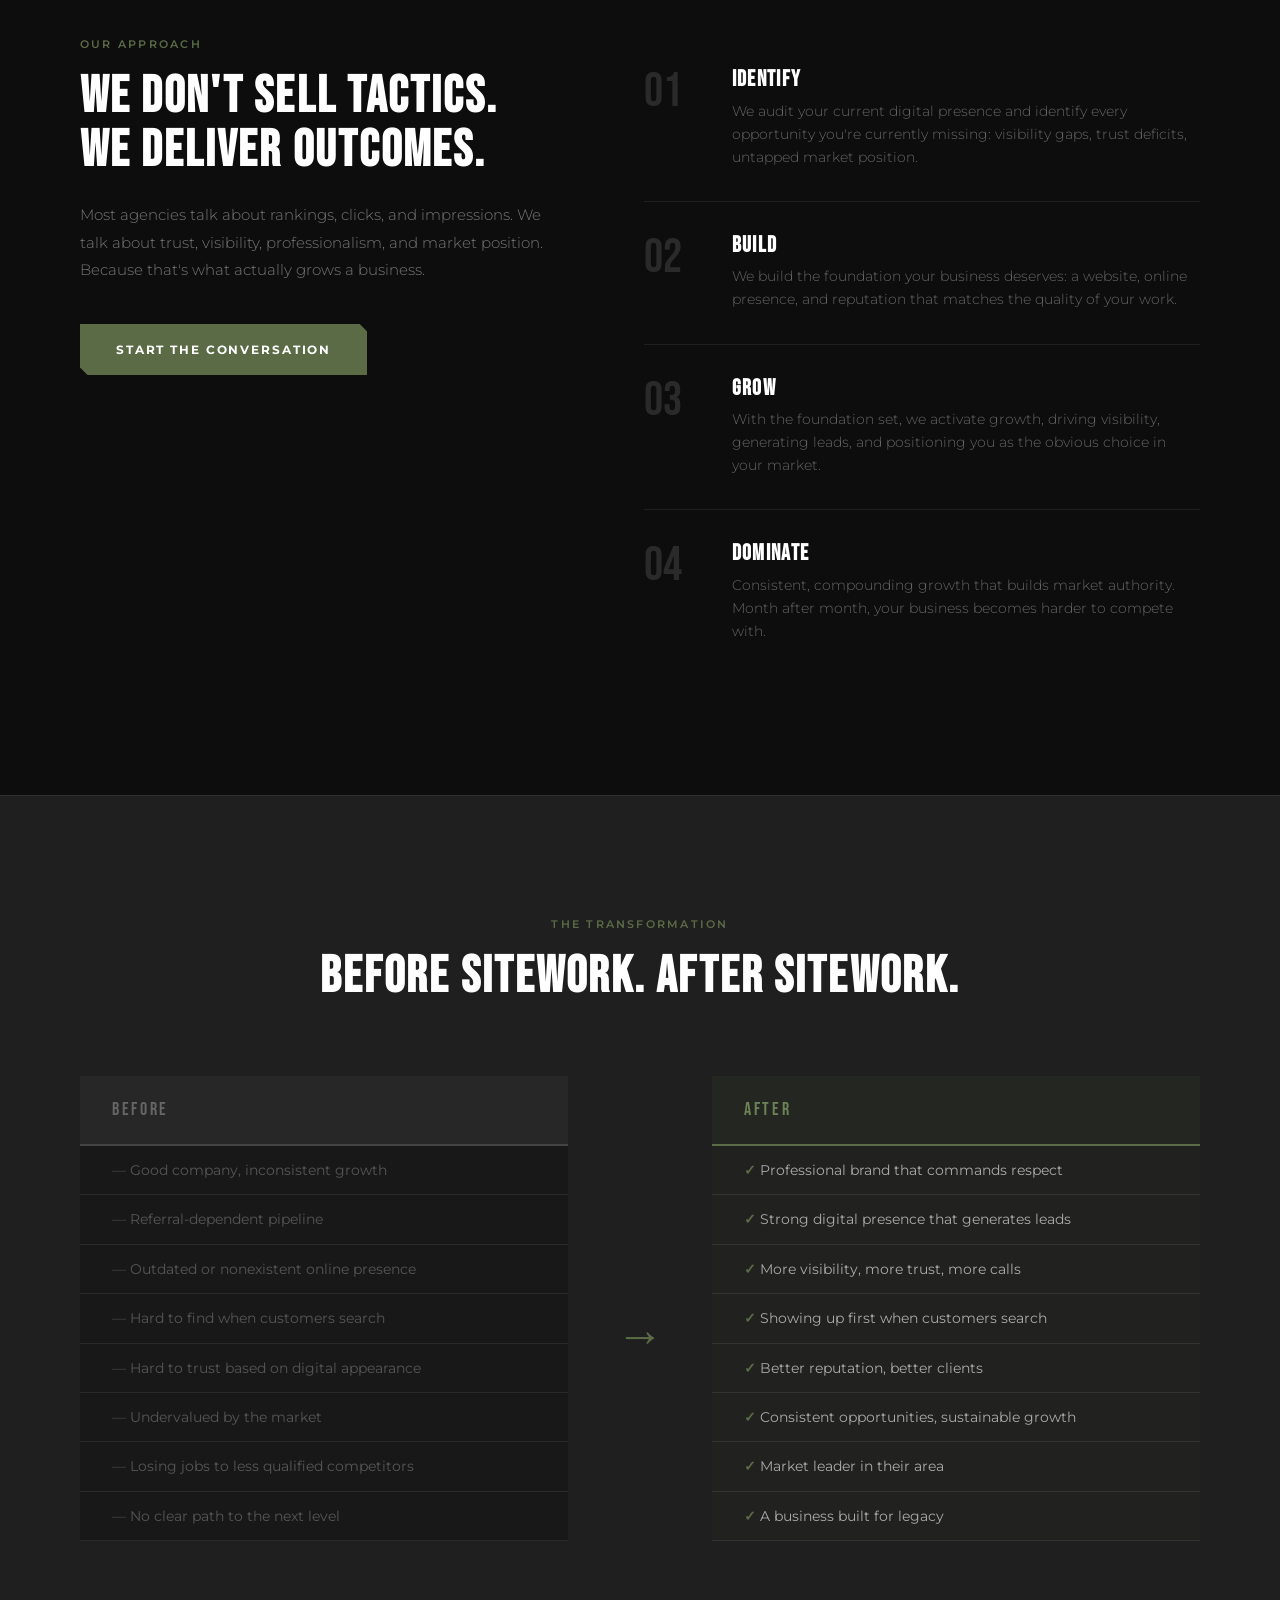
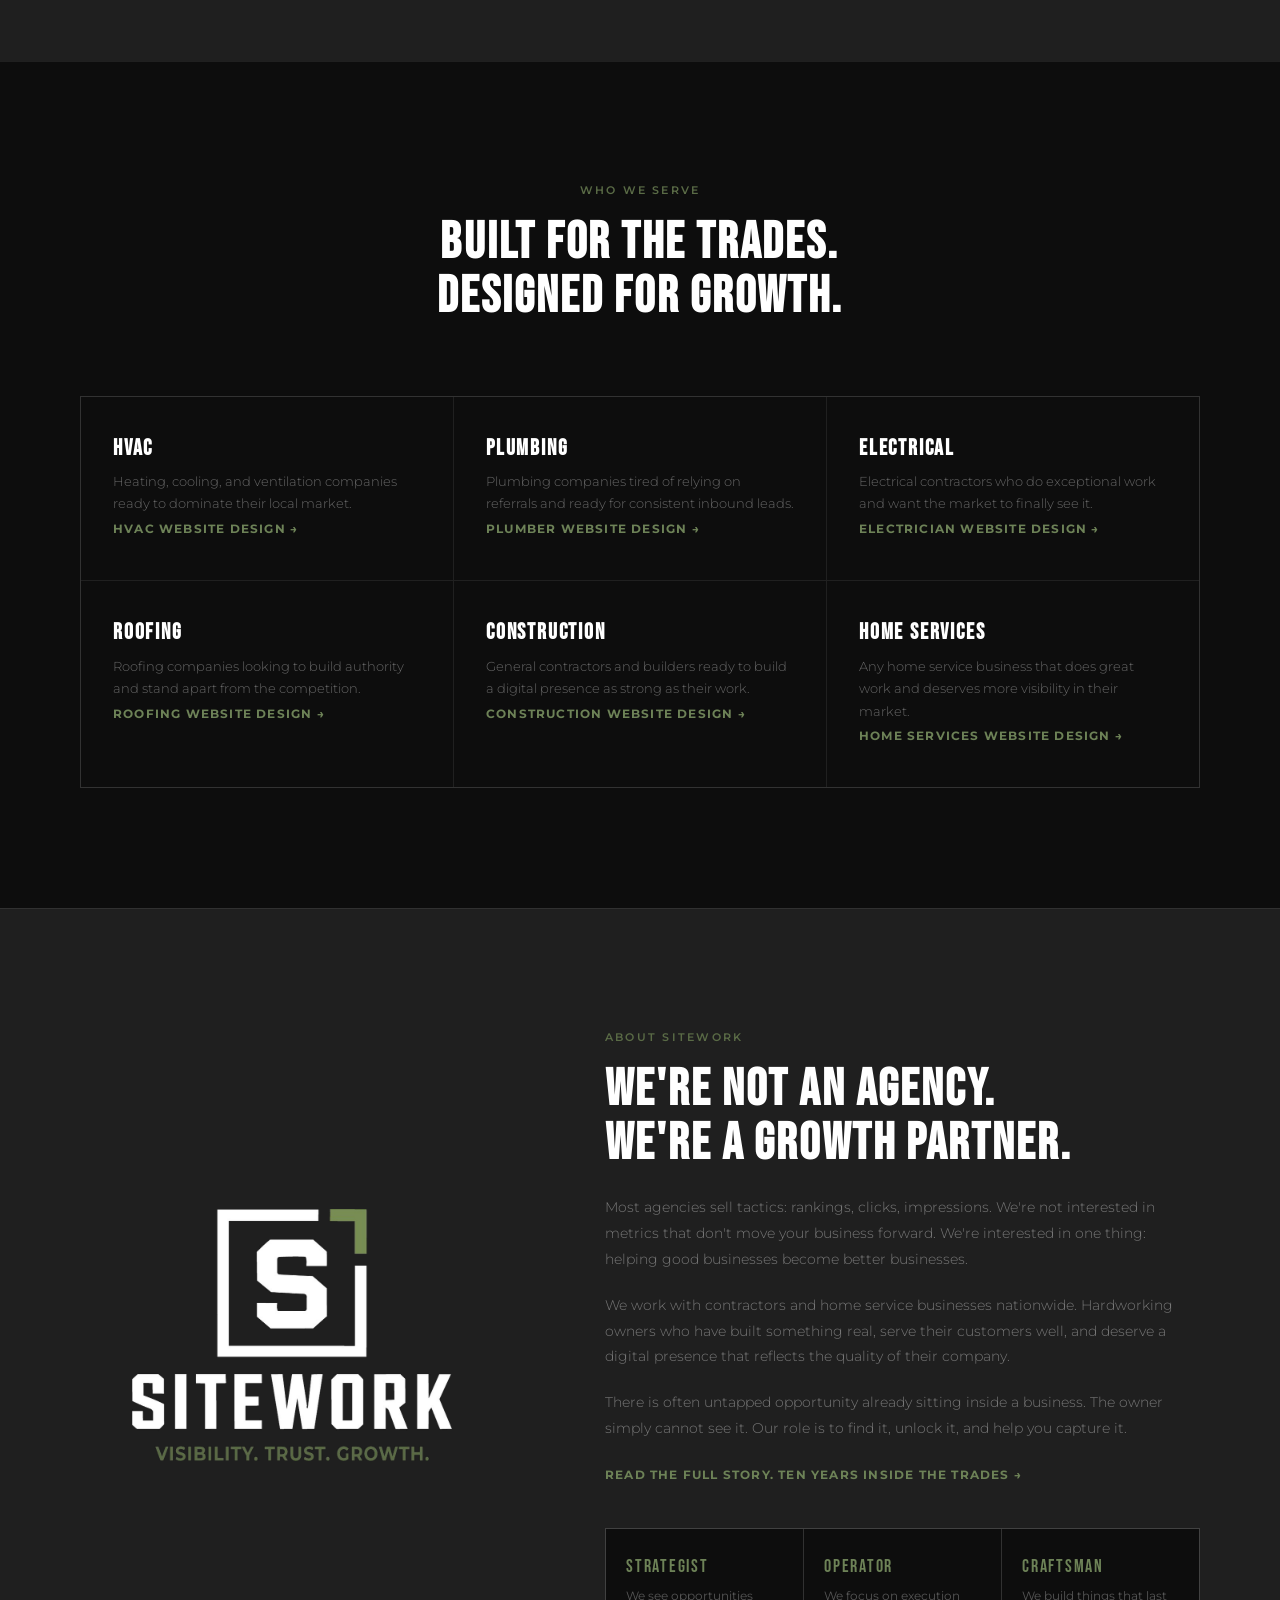
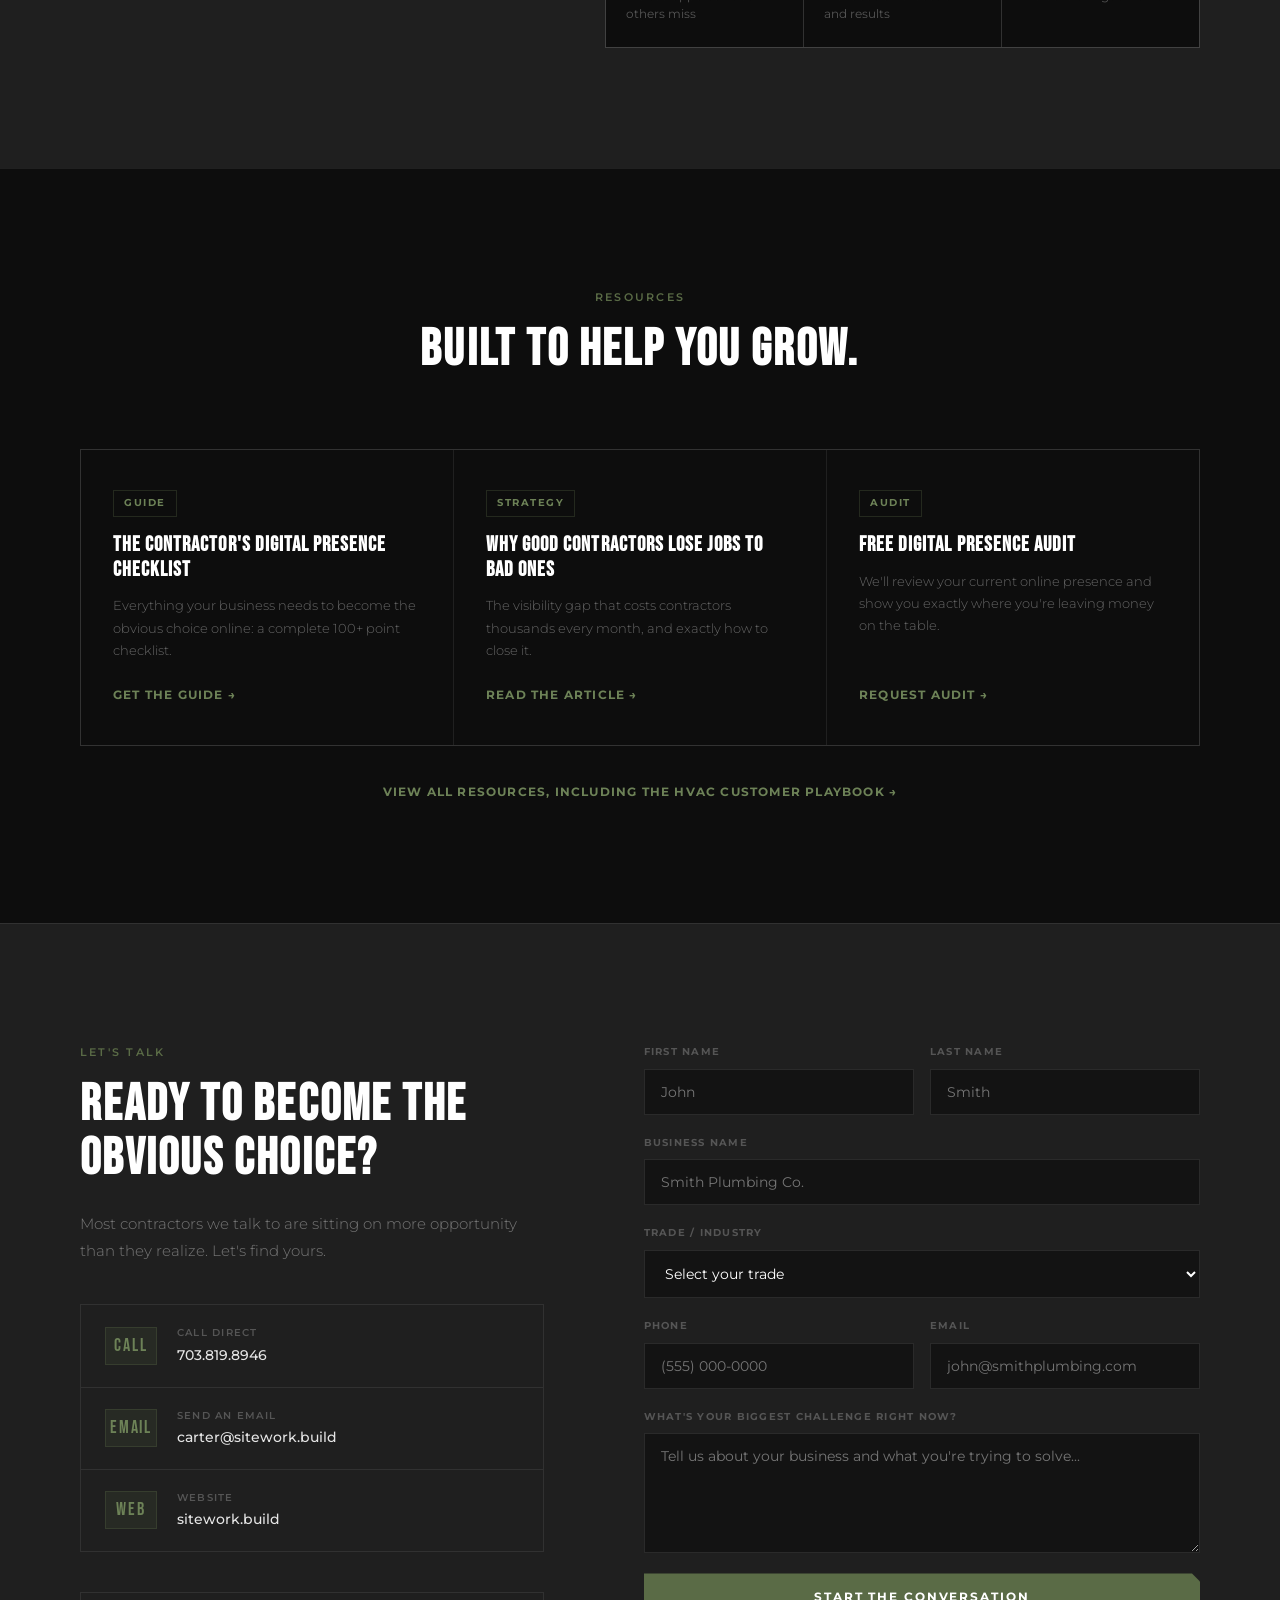
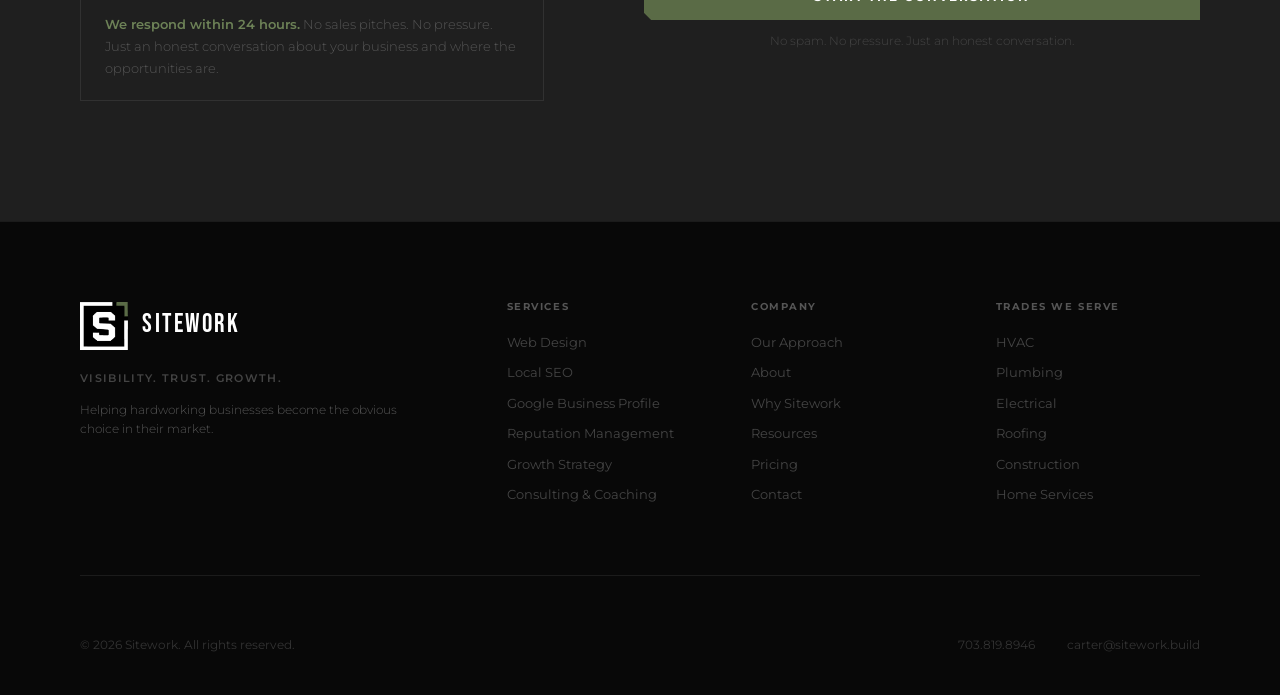
==== commit e1ebca32: "Add files via upload" ====
--- a/index.html
+++ b/index.html
@@ -107,20 +107,9 @@
         </div>
       </div>
 
-      <!-- WHY SITEWORK dropdown -->
-      <div class="nav-drop" id="dropWhy">
-        <button aria-haspopup="true" aria-expanded="false" onclick="toggleDrop('dropWhy')">
-          Why Sitework
-          <svg viewBox="0 0 24 24"><path d="M6 9l6 6 6-6"/></svg>
-        </button>
-        <div class="nav-panel" role="menu">
-          <div class="panel-label">Learn More</div>
-          <a href="why-sitework.html" role="menuitem">About</a>
-          <a href="resources.html" role="menuitem">Resources</a>
-        </div>
-      </div>
+      <a href="why-sitework.html">Why Sitework</a>
+      <a href="resources.html">Resources</a>
       <a href="pricing.html">Pricing</a>
-      <a href="https://analyzer.sitework.build/scan" class="nav-scan" target="_blank">Free Scan</a>
       <a href="#contact" class="nav-cta">Let's Talk</a>
     </div>
     <button class="hamburger" id="hamburger" aria-label="Menu">
@@ -142,11 +131,9 @@
     <a href="#services" class="indent" onclick="closeMobile()">Reputation Management</a>
     <a href="#services" class="indent" onclick="closeMobile()">Growth Strategy</a>
     <a href="#services" class="indent" onclick="closeMobile()">Consulting &amp; Coaching</a>
-    <span class="mobile-drop-label">Why Sitework</span>
-    <a href="why-sitework.html" class="indent" onclick="closeMobile()">About</a>
-    <a href="resources.html" class="indent" onclick="closeMobile()">Resources</a>
+    <a href="why-sitework.html" onclick="closeMobile()">Why Sitework</a>
+    <a href="resources.html" onclick="closeMobile()">Resources</a>
     <a href="pricing.html" onclick="closeMobile()">Pricing</a>
-    <a href="https://analyzer.sitework.build/scan" onclick="closeMobile()" class="mobile-scan" target="_blank">Free Site Scan</a>
     <a href="#contact" onclick="closeMobile()" class="mobile-cta">Let's Talk</a>
   </div>
 </nav>
@@ -166,7 +153,7 @@
         <span class="line accent" style="animation-delay:0.3s">GROWTH.</span>
       </h1>
       <p class="hero-sub" style="animation-delay:0.5s">
-        Websites, local SEO, and Google Business Profiles for contractors who do great work but don't show up online.
+        Websites, local SEO, and Google Business Profiles built for the trades. You focus on the work. We'll handle getting you found.
       </p>
       <div class="hero-actions" style="animation-delay:0.6s">
         <a href="#contact" class="btn-primary">Let's Talk</a>
@@ -507,10 +494,10 @@
         <a href="why-good-contractors-lose-jobs.html" class="resource-link">Read the Article →</a>
       </div>
       <div class="resource-card">
-        <div class="resource-tag">Free Tool</div>
-        <h4>Free Digital Presence Scan</h4>
-        <p>See exactly how your business looks online — reviews, website, SEO, and how you stack up against local competitors. Results in 30 seconds.</p>
-        <a href="https://analyzer.sitework.build/scan" class="resource-link" target="_blank">Run Free Scan →</a>
+        <div class="resource-tag">Audit</div>
+        <h4>Free Digital Presence Audit</h4>
+        <p>We'll review your current online presence and show you exactly where you're leaving money on the table.</p>
+        <a href="#contact" class="resource-link">Request Audit →</a>
       </div>
     </div>
     <p style="margin-top:32px;text-align:center;"><a href="resources.html" class="resource-link">View all resources, including the HVAC customer playbook →</a></p>
--- a/styles.css
+++ b/styles.css
@@ -122,8 +122,8 @@
 }
 
 .footer-logo-img {
-  width: 32px;
-  height: 32px;
+  width: 48px;
+  height: 48px;
   object-fit: contain;
 }
 
@@ -232,33 +232,6 @@
 
 .nav-cta:hover { background: var(--green-light) !important; }
 
-.nav-scan {
-  display: inline-flex;
-  align-items: center;
-  padding: 9px 18px;
-  border: 1px solid var(--green);
-  border-radius: 2px;
-  color: var(--green) !important;
-  font-size: 0.7rem !important;
-  font-weight: 700;
-  letter-spacing: .08em;
-  text-transform: uppercase;
-  transition: background .2s, color .2s;
-}
-.nav-scan:hover {
-  background: var(--green);
-  color: var(--white) !important;
-}
-
-.mobile-scan {
-  color: var(--green) !important;
-  font-weight: 700;
-  border: 1px solid var(--green) !important;
-  border-radius: 2px;
-  text-align: center;
-  margin: 4px 0;
-}
-
 .hamburger {
   display: none;
   flex-direction: column;
@@ -282,11 +255,24 @@
   flex-direction: column;
   background: var(--dark);
   border-top: 1px solid var(--border);
-  padding: 20px 40px;
+  padding: 20px 40px 40px;
   gap: 16px;
-}
-
-.mobile-menu.open { display: flex; }
+  max-height: calc(100svh - 72px);
+  overflow-y: auto;
+  overflow-x: hidden;
+  -webkit-overflow-scrolling: touch;
+  overscroll-behavior: contain;
+}
+
+.mobile-menu.open {
+  display: flex;
+}
+
+body.menu-open {
+  overflow: hidden;
+  position: fixed;
+  width: 100%;
+}
 
 .mobile-menu a {
   font-family: 'Montserrat', sans-serif;
@@ -1201,8 +1187,8 @@
 .footer-logo {
   display: flex;
   align-items: center;
-  gap: 10px;
-  margin-bottom: 16px;
+  gap: 14px;
+  margin-bottom: 20px;
 }
 
 .logo-square-sm {
@@ -1232,7 +1218,7 @@
 
 .footer-logo span {
   font-family: 'Bebas Neue', sans-serif;
-  font-size: 1.1rem;
+  font-size: 1.6rem;
   letter-spacing: 0.1em;
   color: var(--white);
 }
@@ -1362,6 +1348,7 @@
   .nav-inner { padding: 0 20px; }
   .nav-links { display: none; }
   .hamburger { display: flex; }
+  .nav { overflow: visible; }
   .hero-inner { padding: 60px 20px; }
   .hero-headline { font-size: clamp(3.5rem, 12vw, 5rem); }
   .hero-stats { flex-direction: column; }
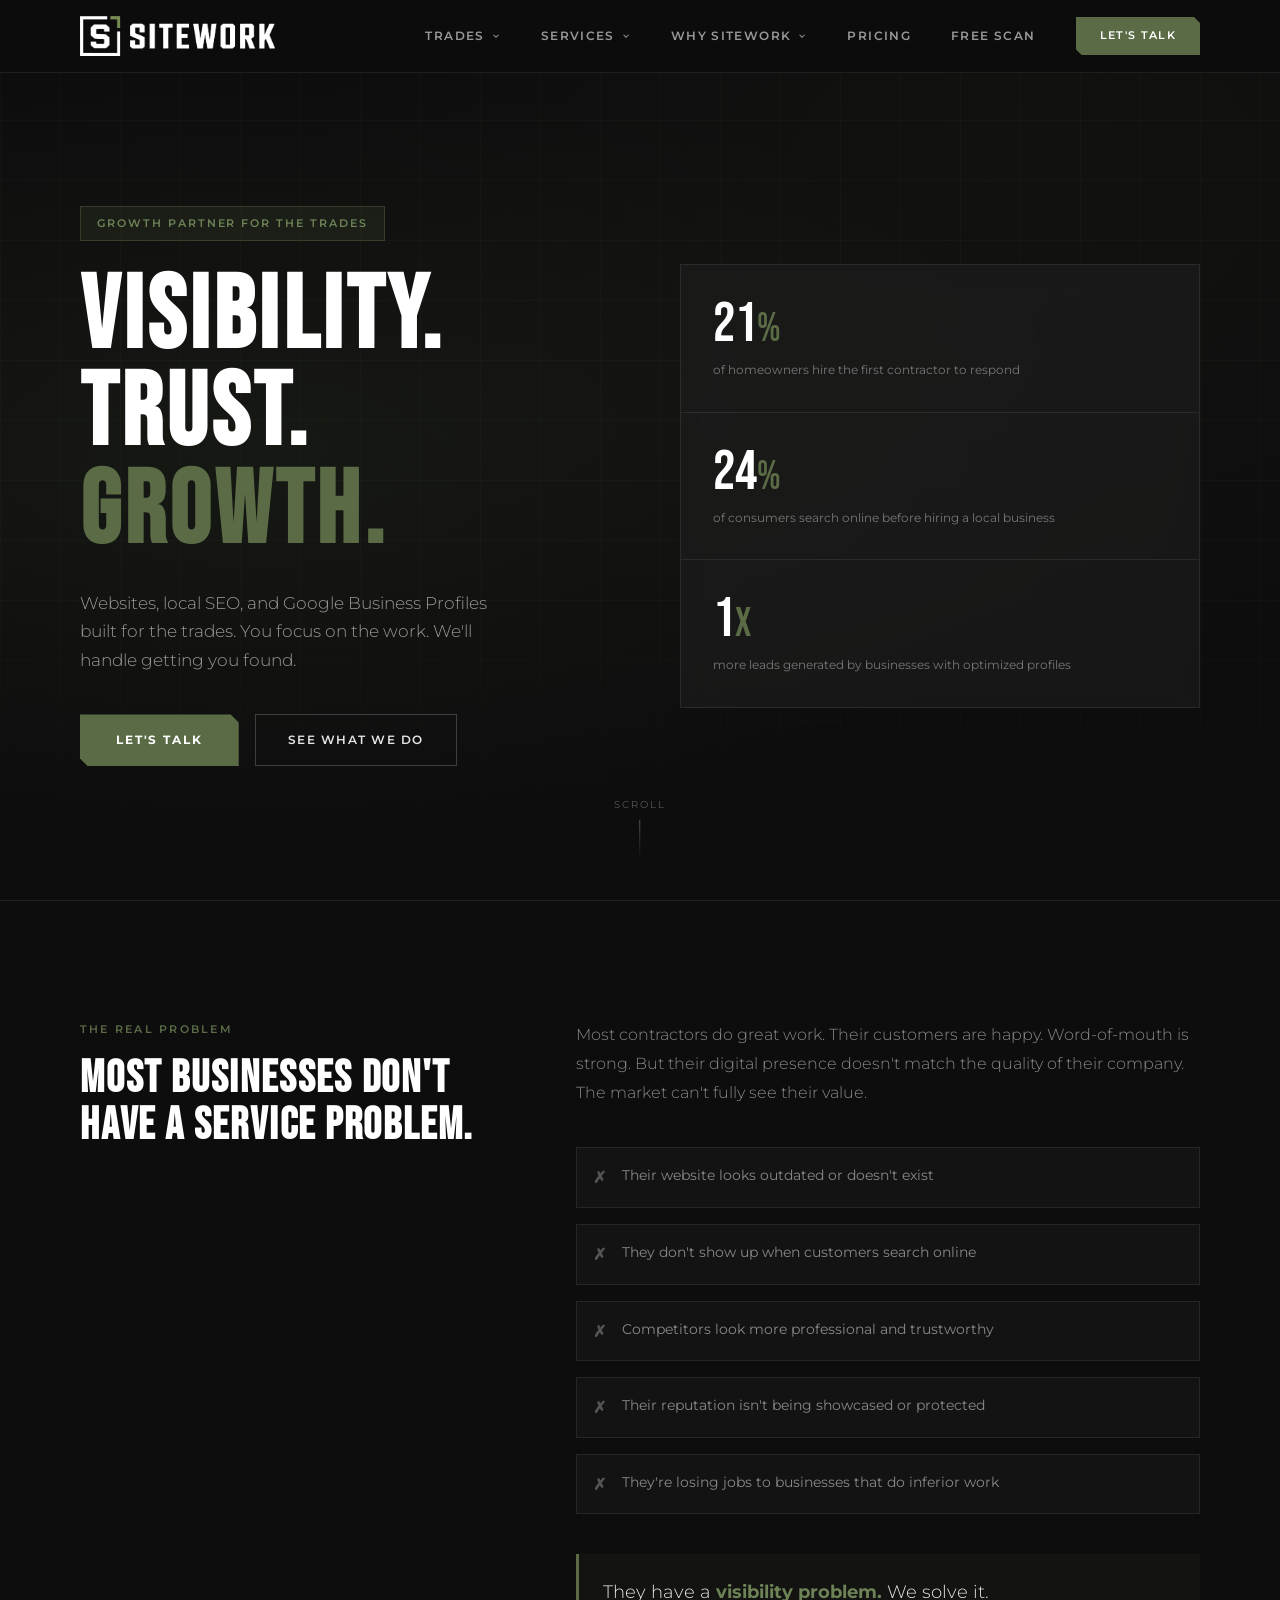
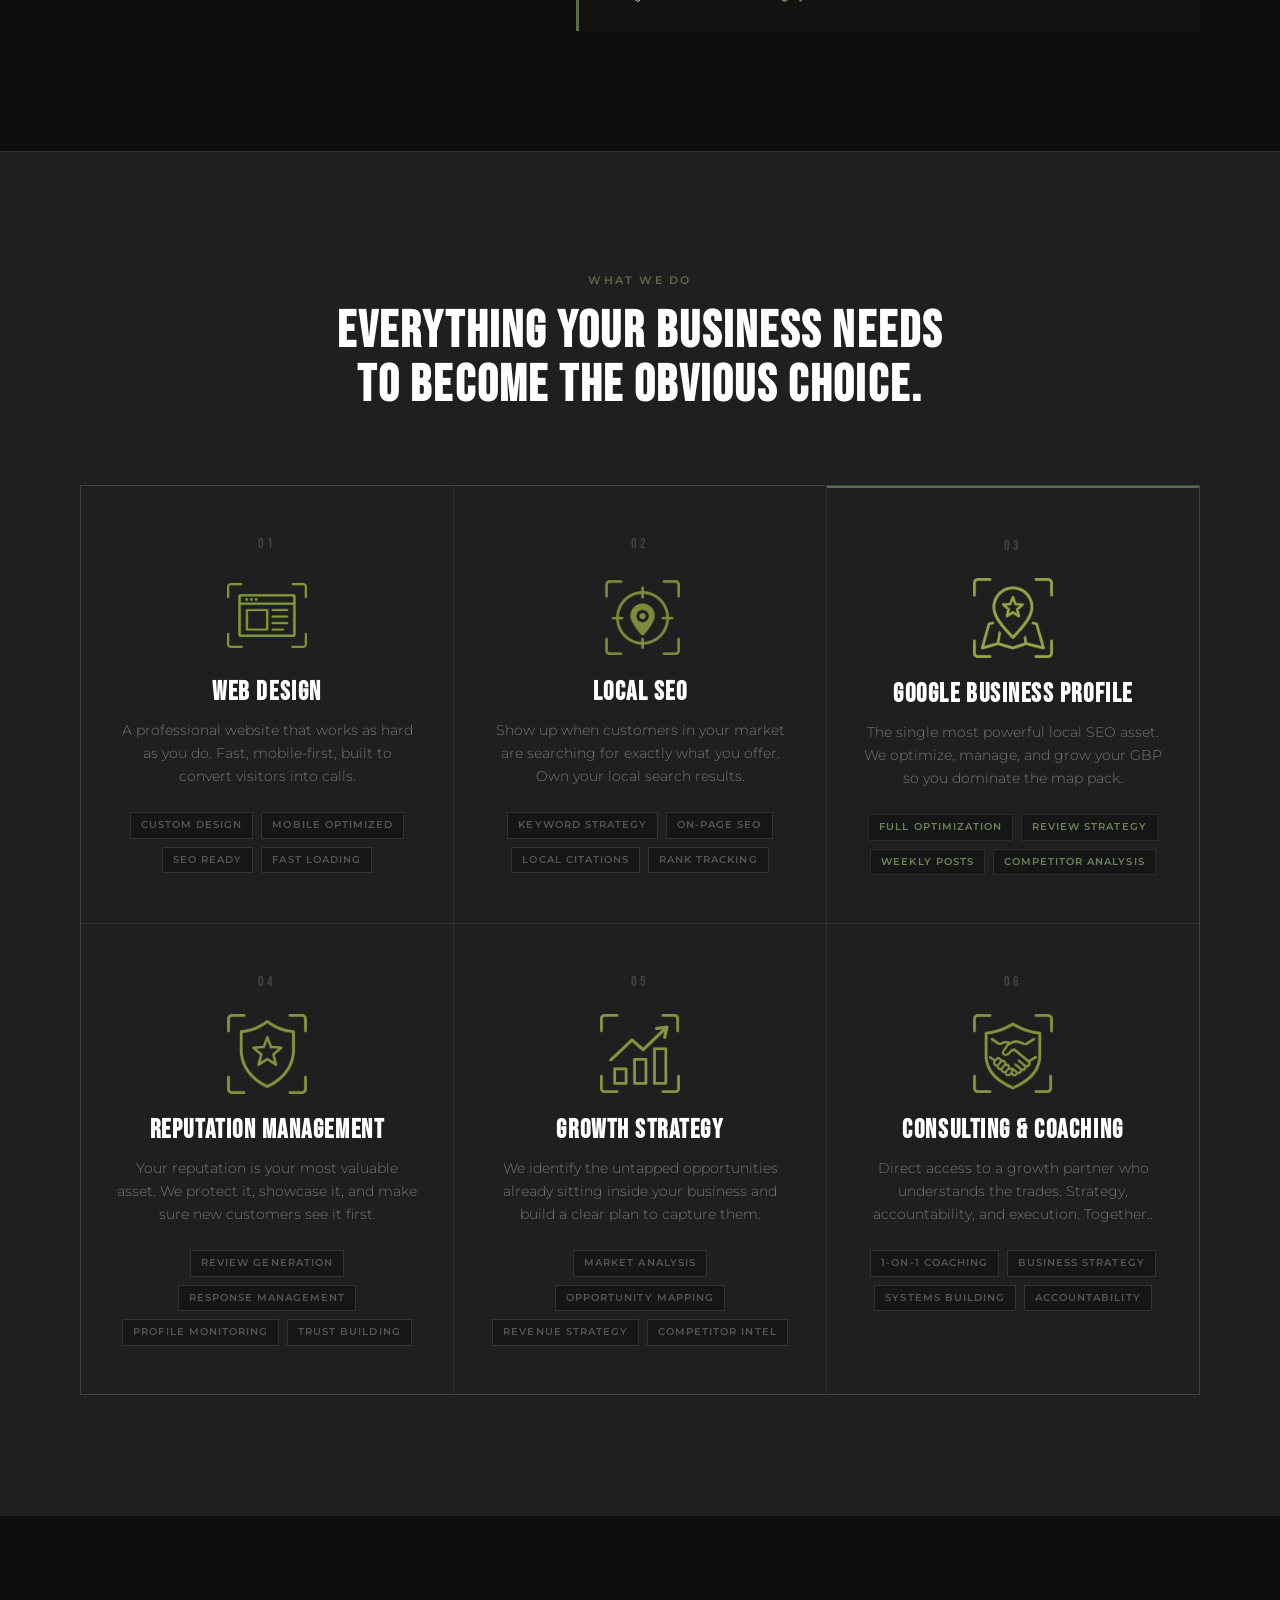
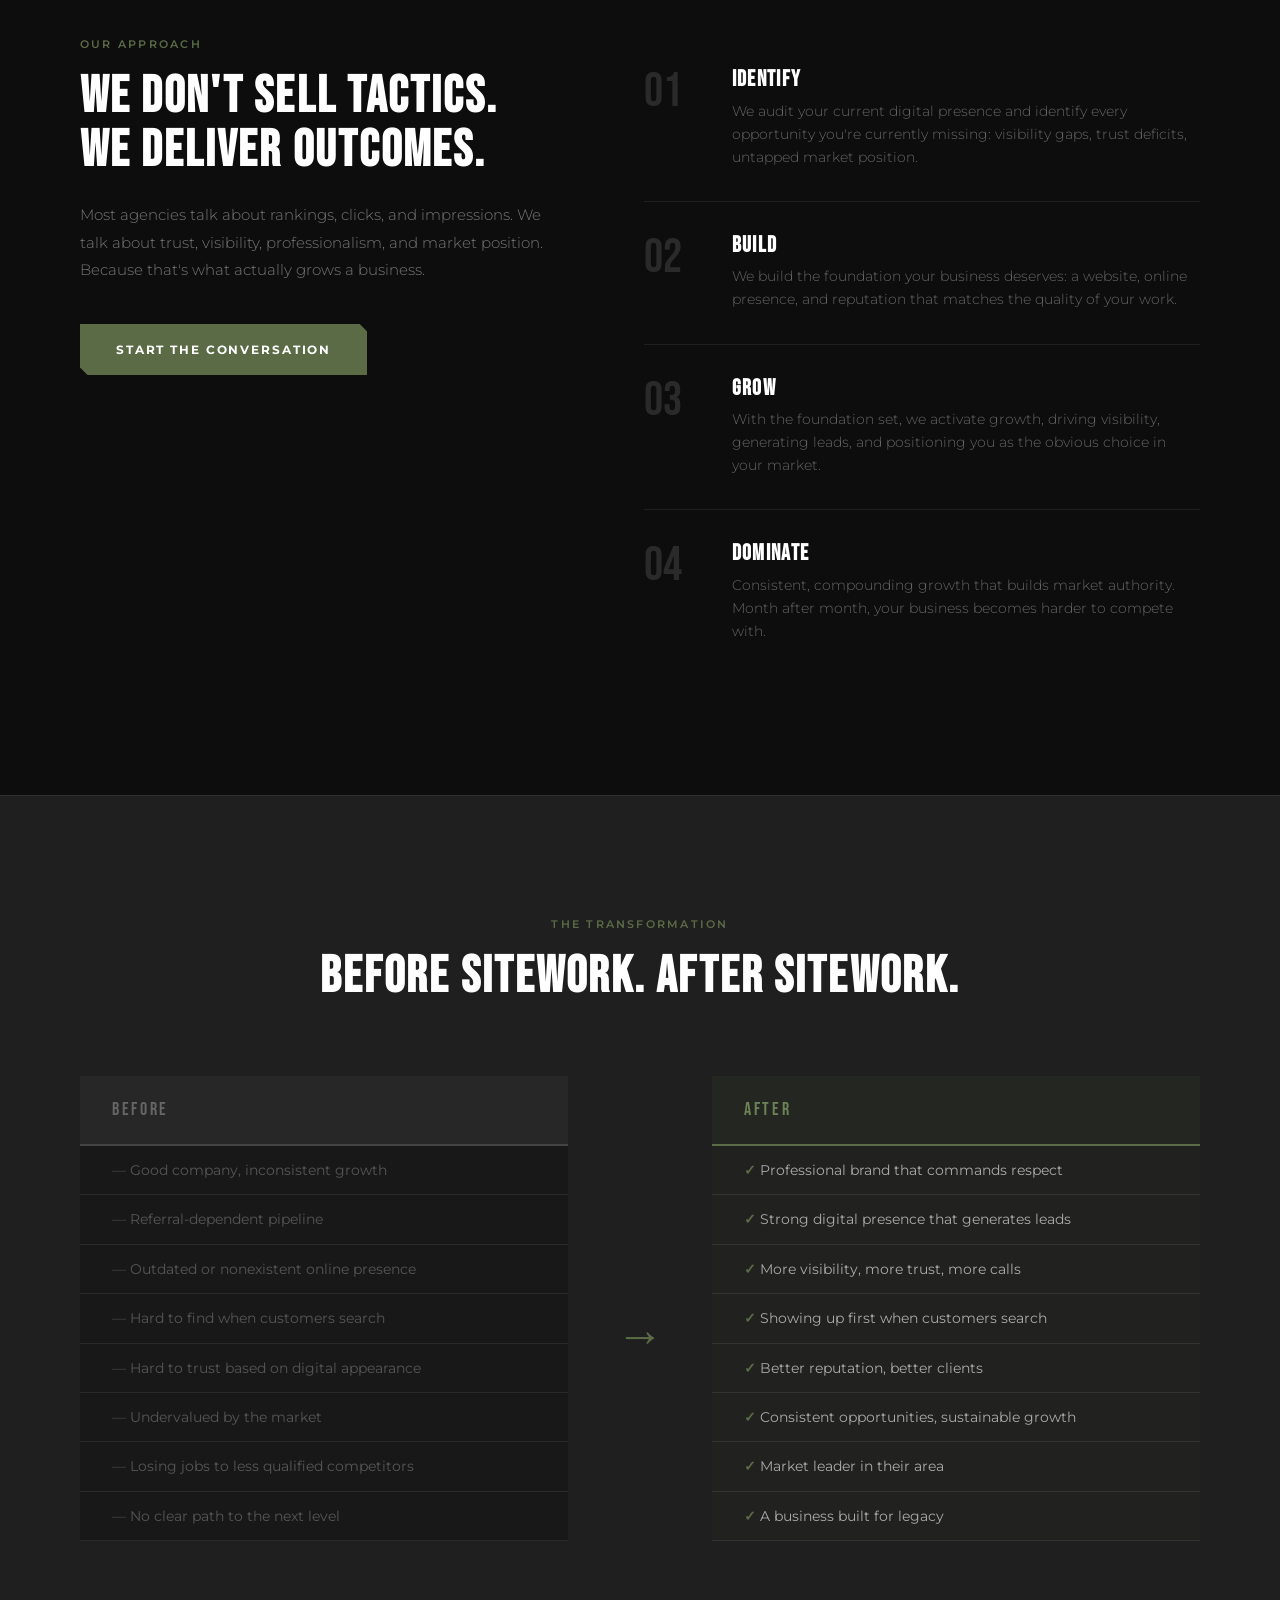
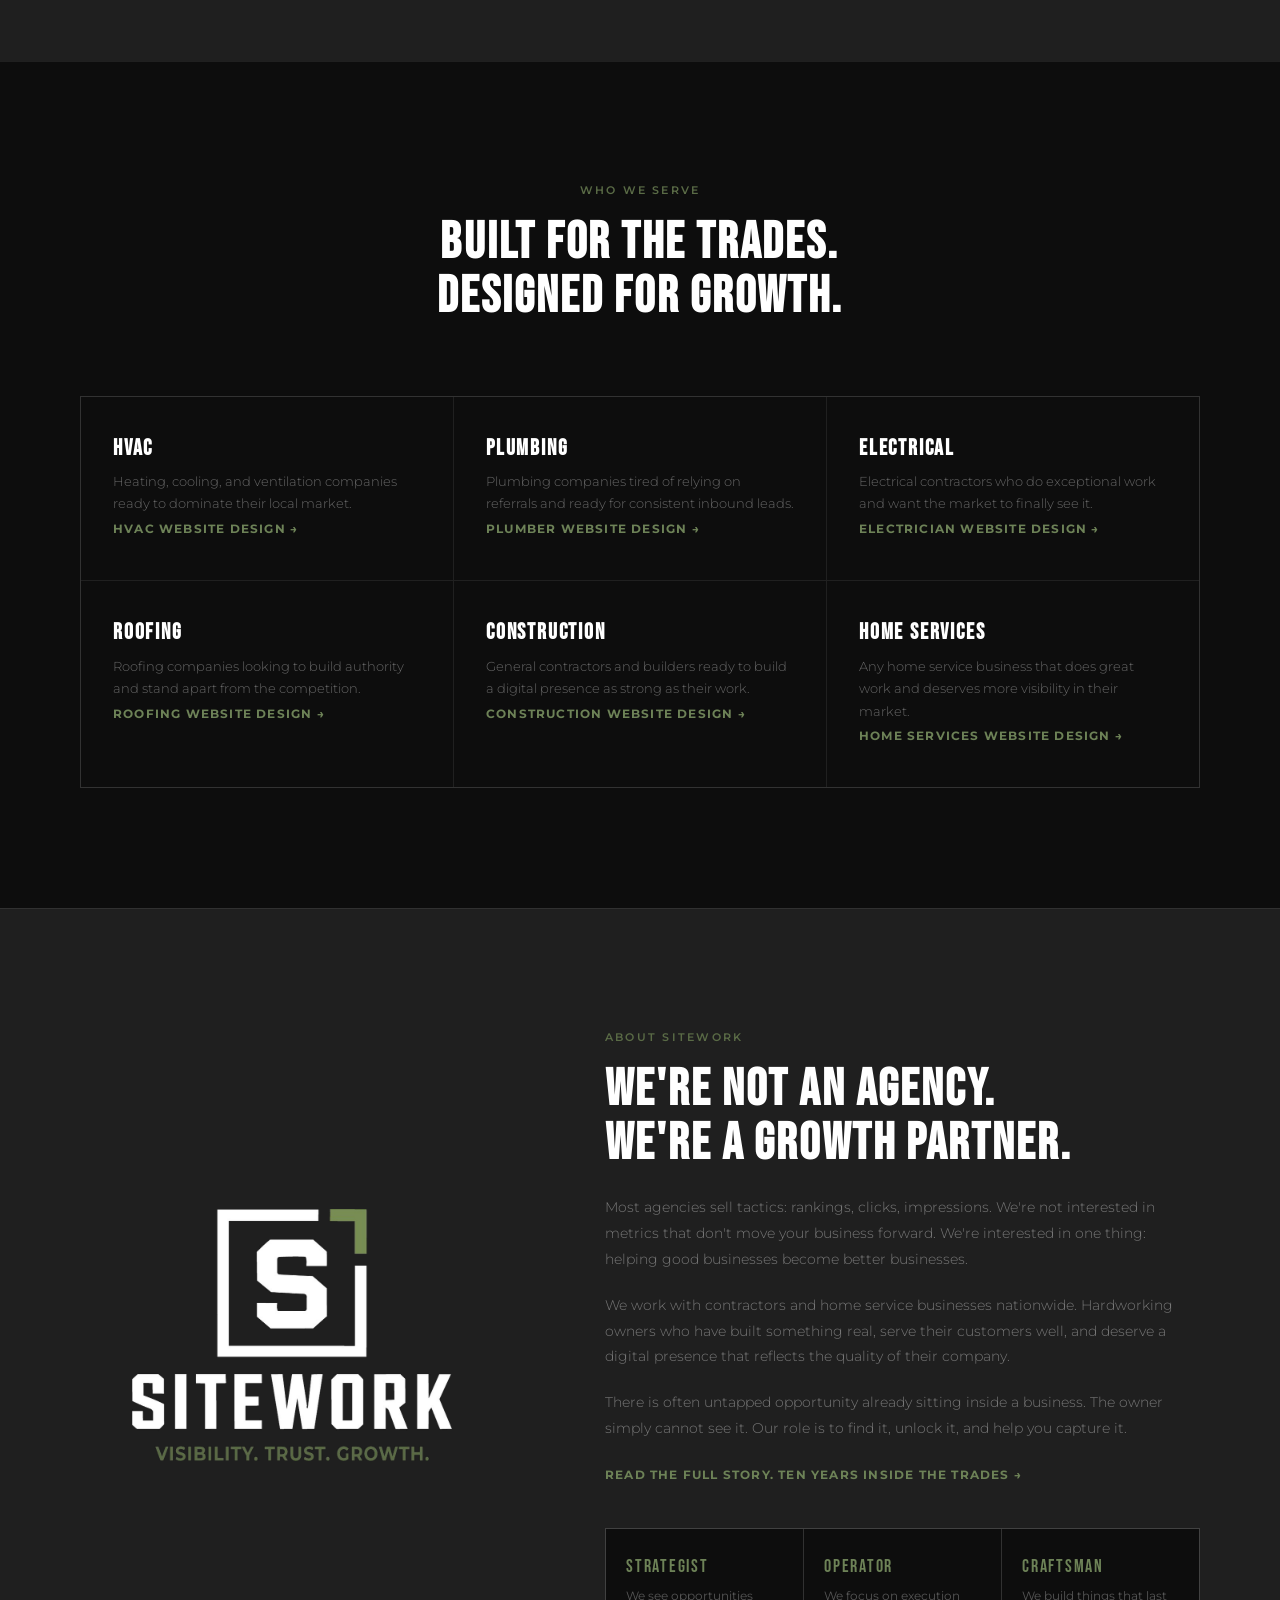
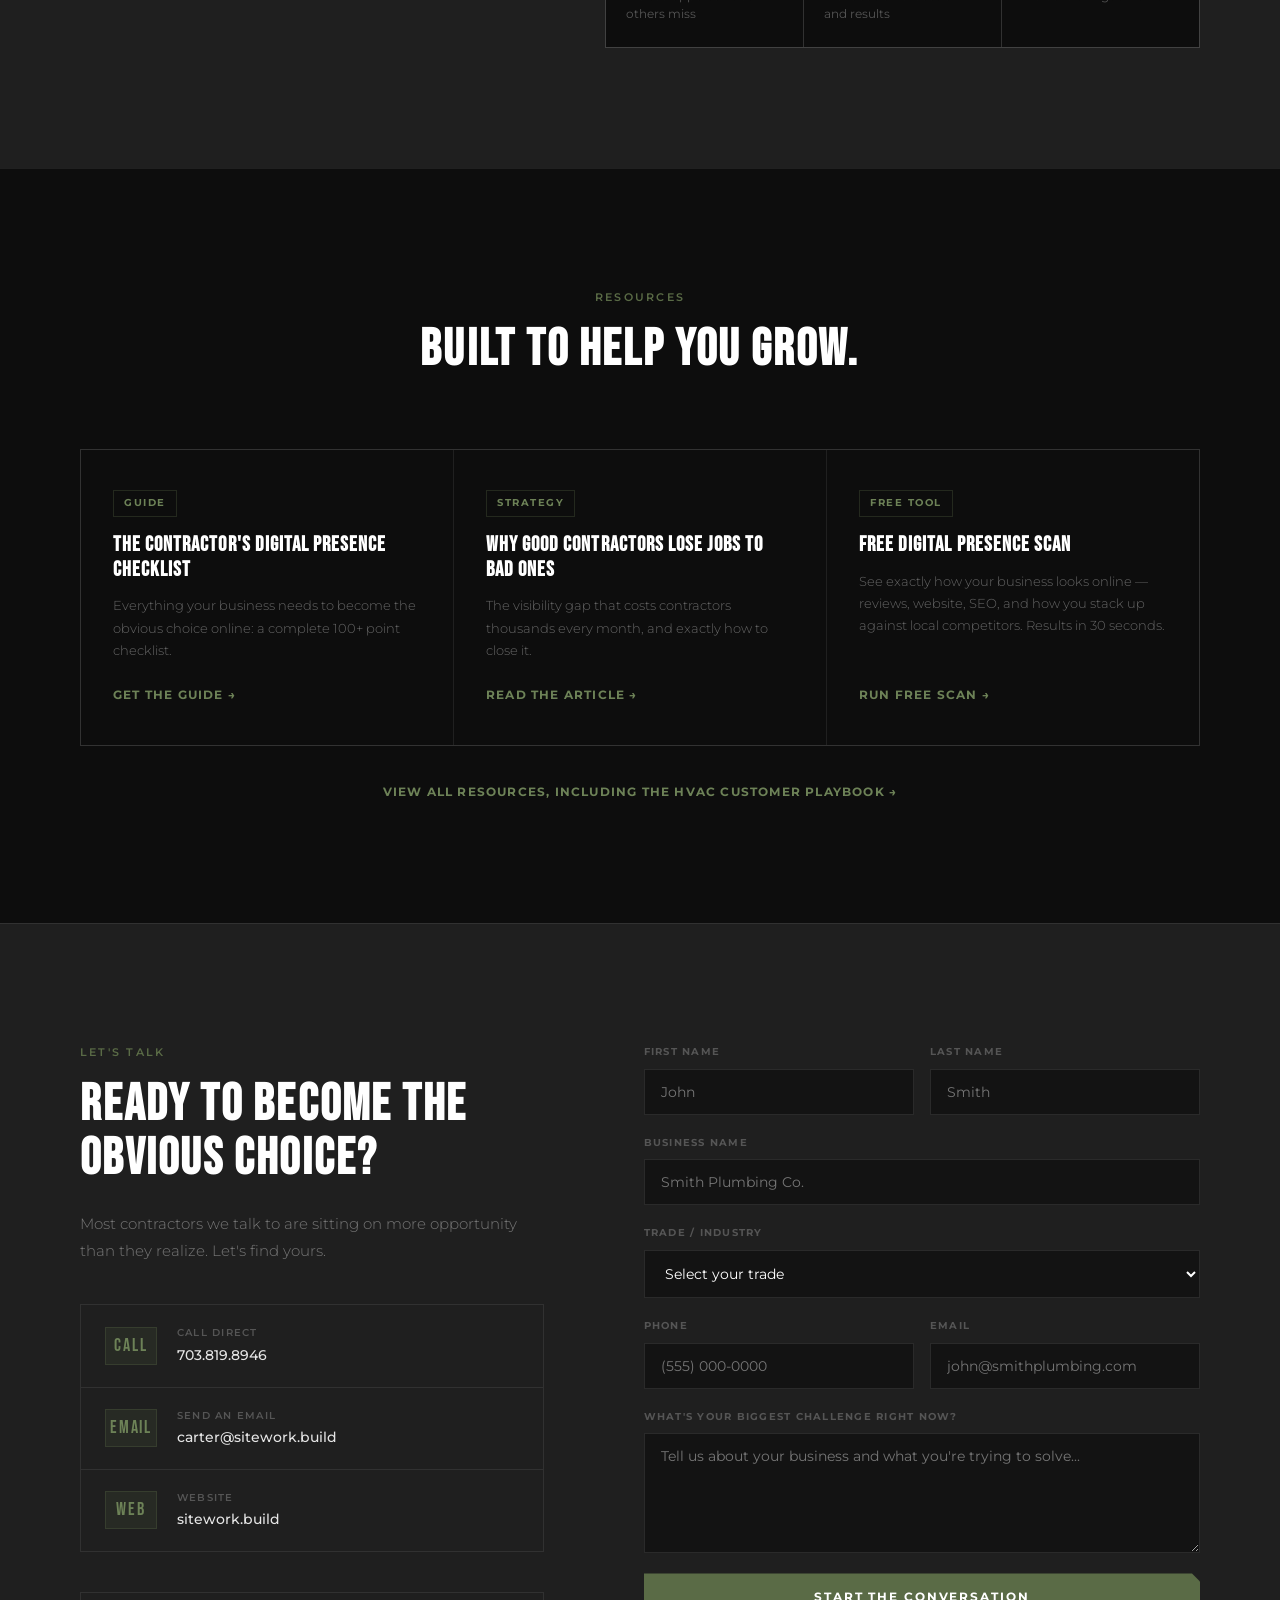
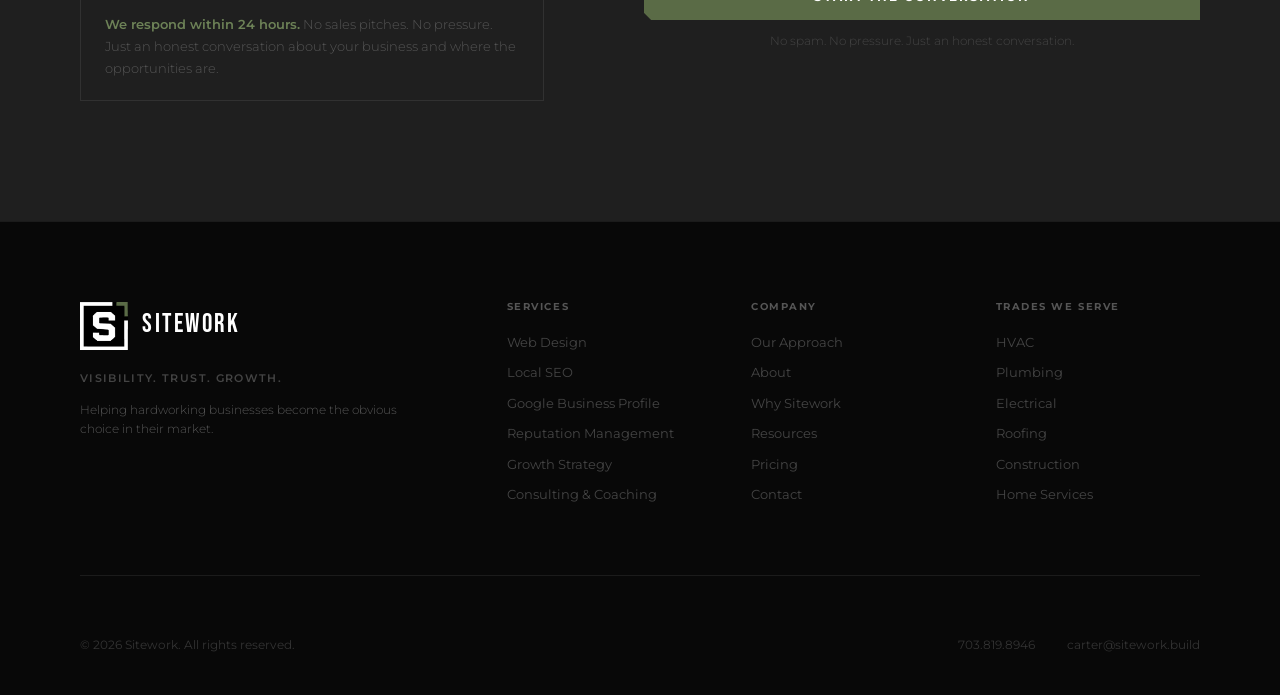
==== commit 24029661: "Add files via upload" ====
--- a/index.html
+++ b/index.html
@@ -107,9 +107,20 @@
         </div>
       </div>
 
-      <a href="why-sitework.html">Why Sitework</a>
-      <a href="resources.html">Resources</a>
+      <!-- WHY SITEWORK dropdown -->
+      <div class="nav-drop" id="dropWhy">
+        <button aria-haspopup="true" aria-expanded="false" onclick="toggleDrop('dropWhy')">
+          Why Sitework
+          <svg viewBox="0 0 24 24"><path d="M6 9l6 6 6-6"/></svg>
+        </button>
+        <div class="nav-panel" role="menu">
+          <div class="panel-label">Learn More</div>
+          <a href="why-sitework.html" role="menuitem">About</a>
+          <a href="resources.html" role="menuitem">Resources</a>
+        </div>
+      </div>
       <a href="pricing.html">Pricing</a>
+      <a href="https://analyzer.sitework.build/scan" class="nav-scan" target="_blank">Free Scan</a>
       <a href="#contact" class="nav-cta">Let's Talk</a>
     </div>
     <button class="hamburger" id="hamburger" aria-label="Menu">
@@ -131,9 +142,11 @@
     <a href="#services" class="indent" onclick="closeMobile()">Reputation Management</a>
     <a href="#services" class="indent" onclick="closeMobile()">Growth Strategy</a>
     <a href="#services" class="indent" onclick="closeMobile()">Consulting &amp; Coaching</a>
-    <a href="why-sitework.html" onclick="closeMobile()">Why Sitework</a>
-    <a href="resources.html" onclick="closeMobile()">Resources</a>
+    <span class="mobile-drop-label">Why Sitework</span>
+    <a href="why-sitework.html" class="indent" onclick="closeMobile()">About</a>
+    <a href="resources.html" class="indent" onclick="closeMobile()">Resources</a>
     <a href="pricing.html" onclick="closeMobile()">Pricing</a>
+    <a href="https://analyzer.sitework.build/scan" onclick="closeMobile()" class="mobile-scan" target="_blank">Free Site Scan</a>
     <a href="#contact" onclick="closeMobile()" class="mobile-cta">Let's Talk</a>
   </div>
 </nav>
@@ -494,10 +507,10 @@
         <a href="why-good-contractors-lose-jobs.html" class="resource-link">Read the Article →</a>
       </div>
       <div class="resource-card">
-        <div class="resource-tag">Audit</div>
-        <h4>Free Digital Presence Audit</h4>
-        <p>We'll review your current online presence and show you exactly where you're leaving money on the table.</p>
-        <a href="#contact" class="resource-link">Request Audit →</a>
+        <div class="resource-tag">Free Tool</div>
+        <h4>Free Digital Presence Scan</h4>
+        <p>See exactly how your business looks online — reviews, website, SEO, and how you stack up against local competitors. Results in 30 seconds.</p>
+        <a href="https://analyzer.sitework.build/scan" class="resource-link" target="_blank">Run Free Scan →</a>
       </div>
     </div>
     <p style="margin-top:32px;text-align:center;"><a href="resources.html" class="resource-link">View all resources, including the HVAC customer playbook →</a></p>
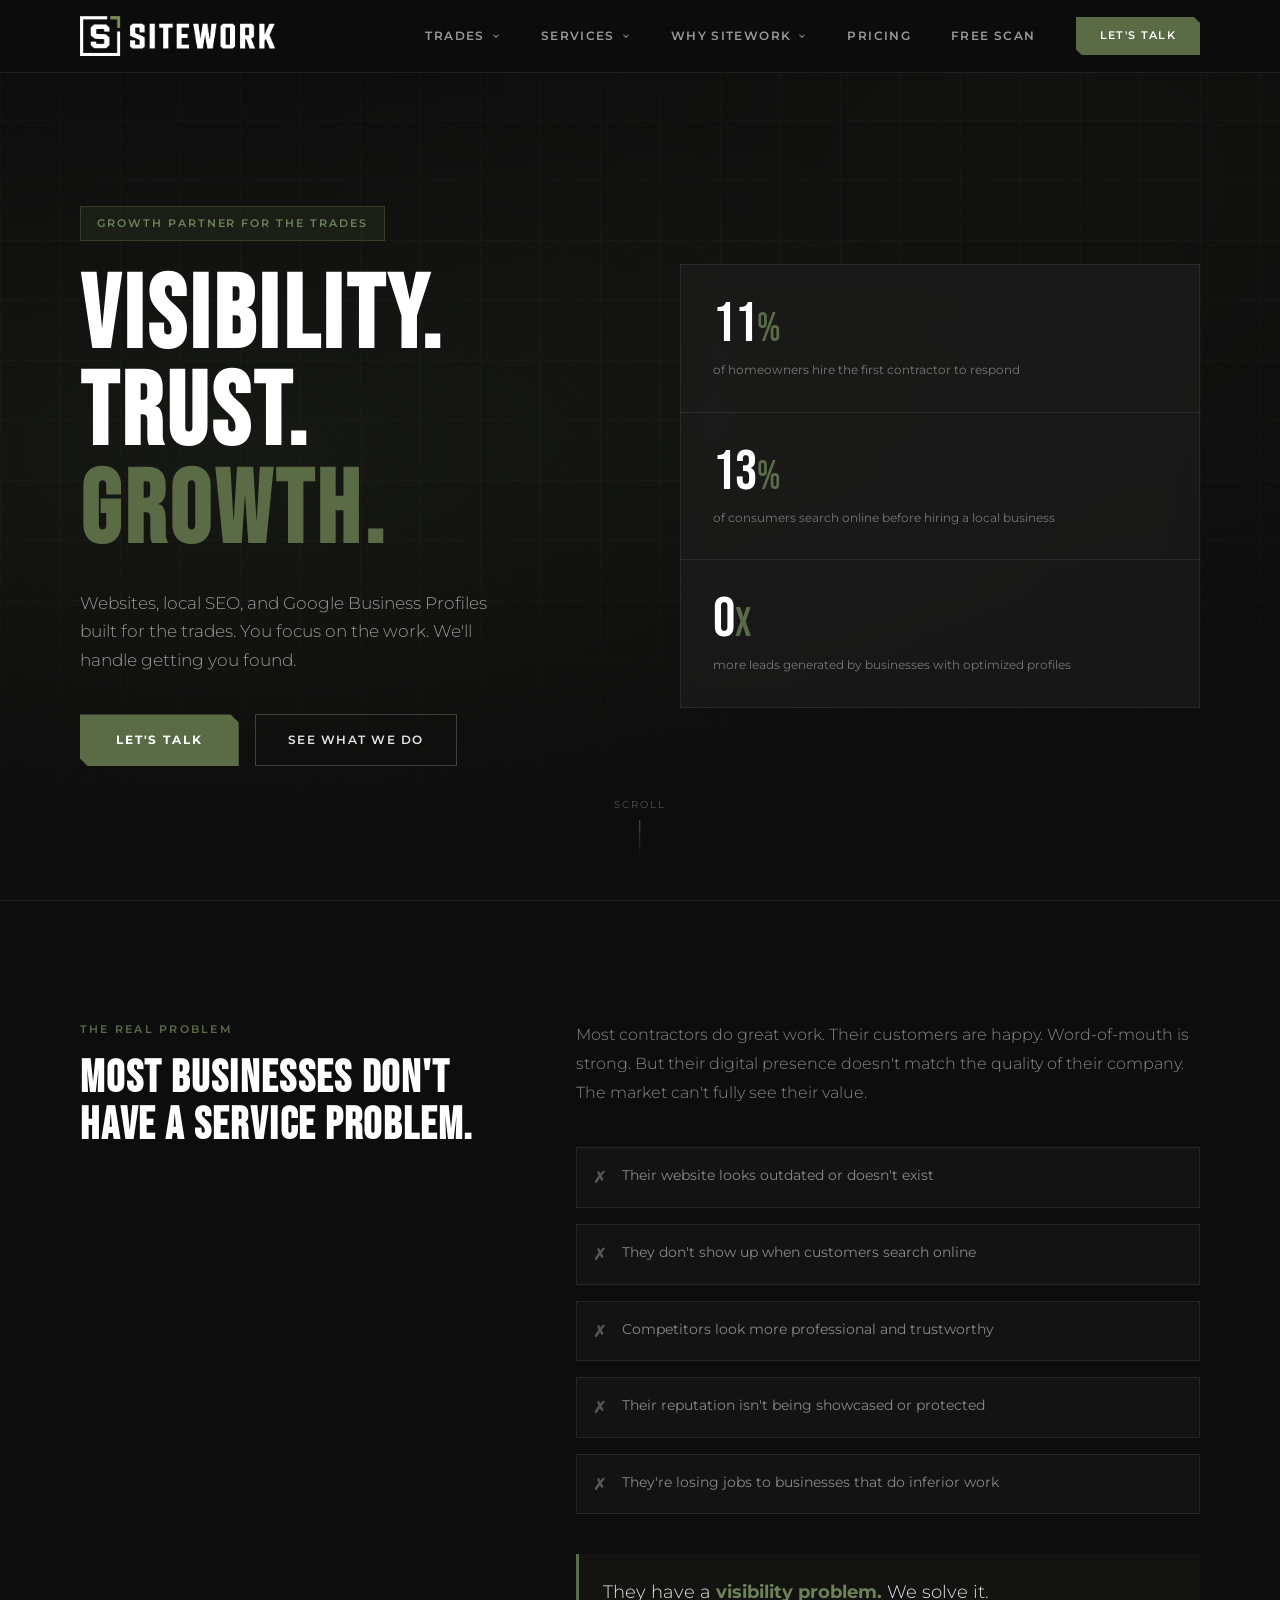
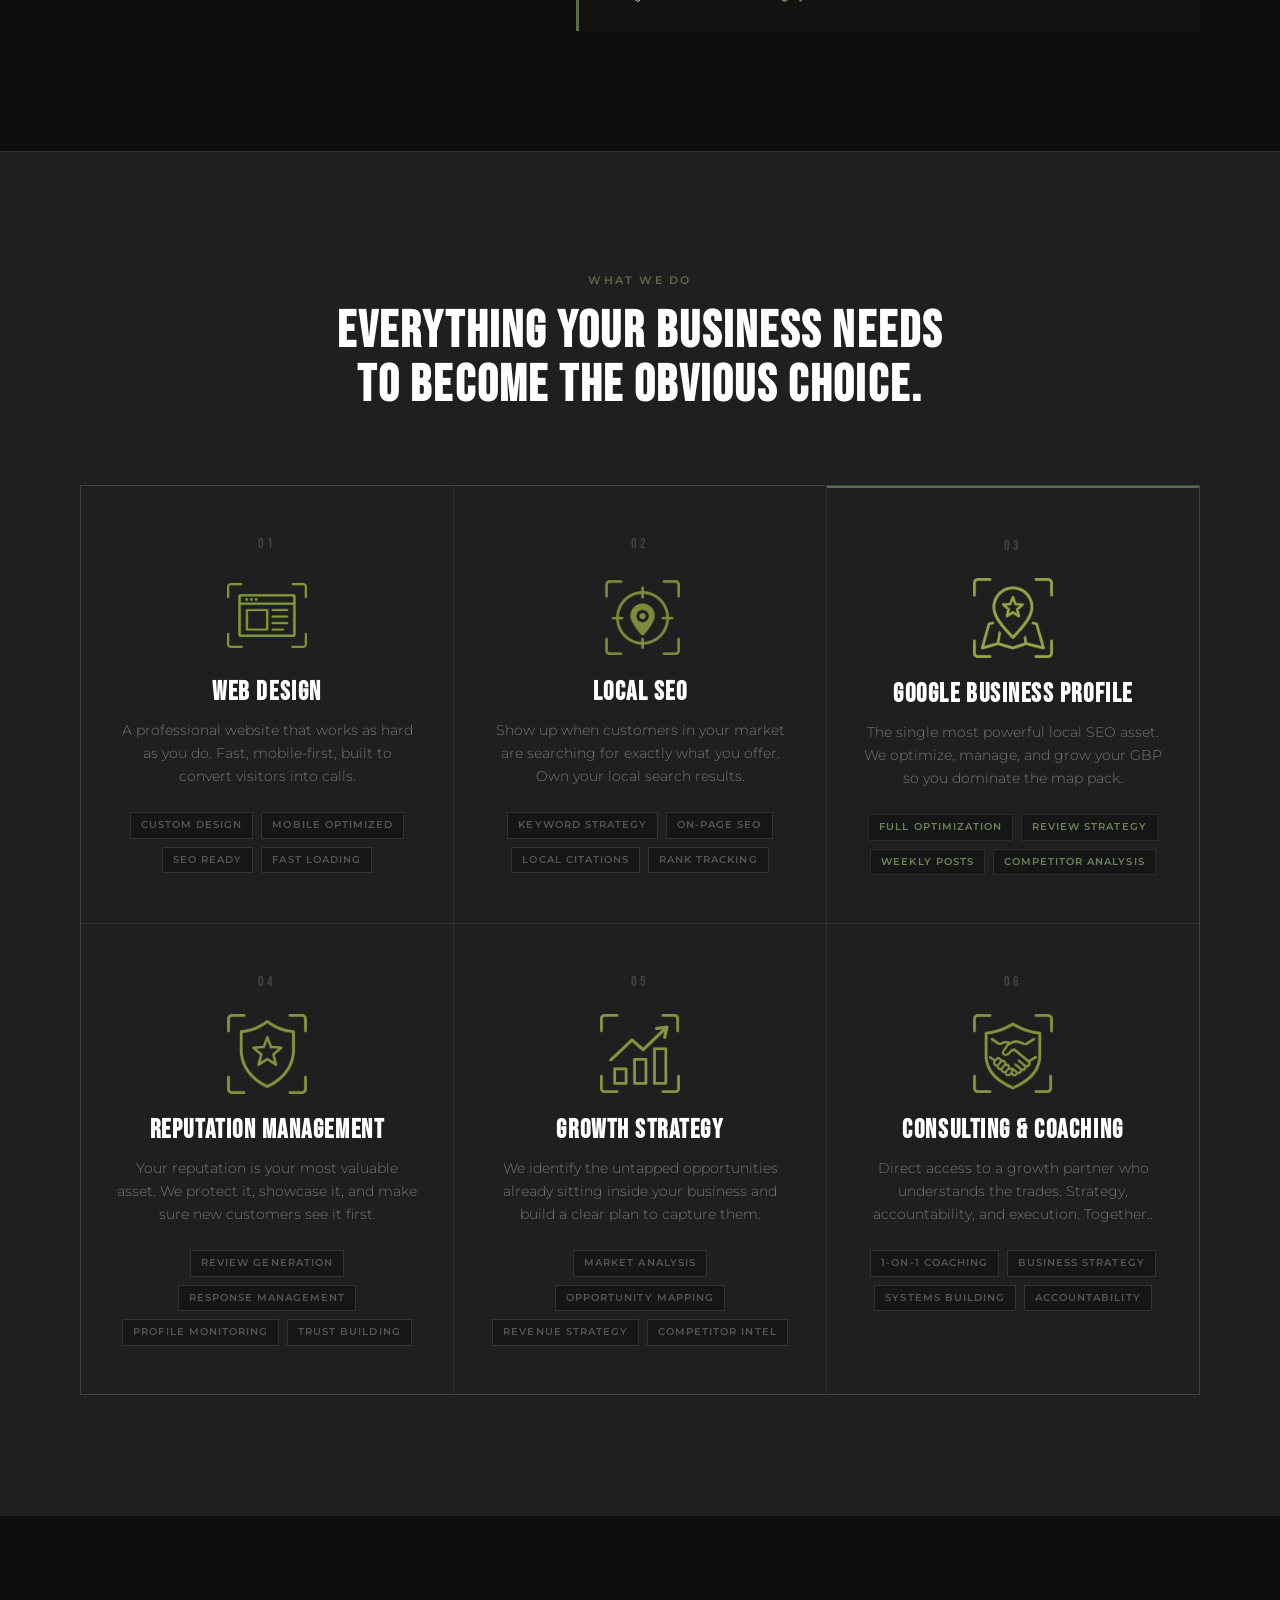
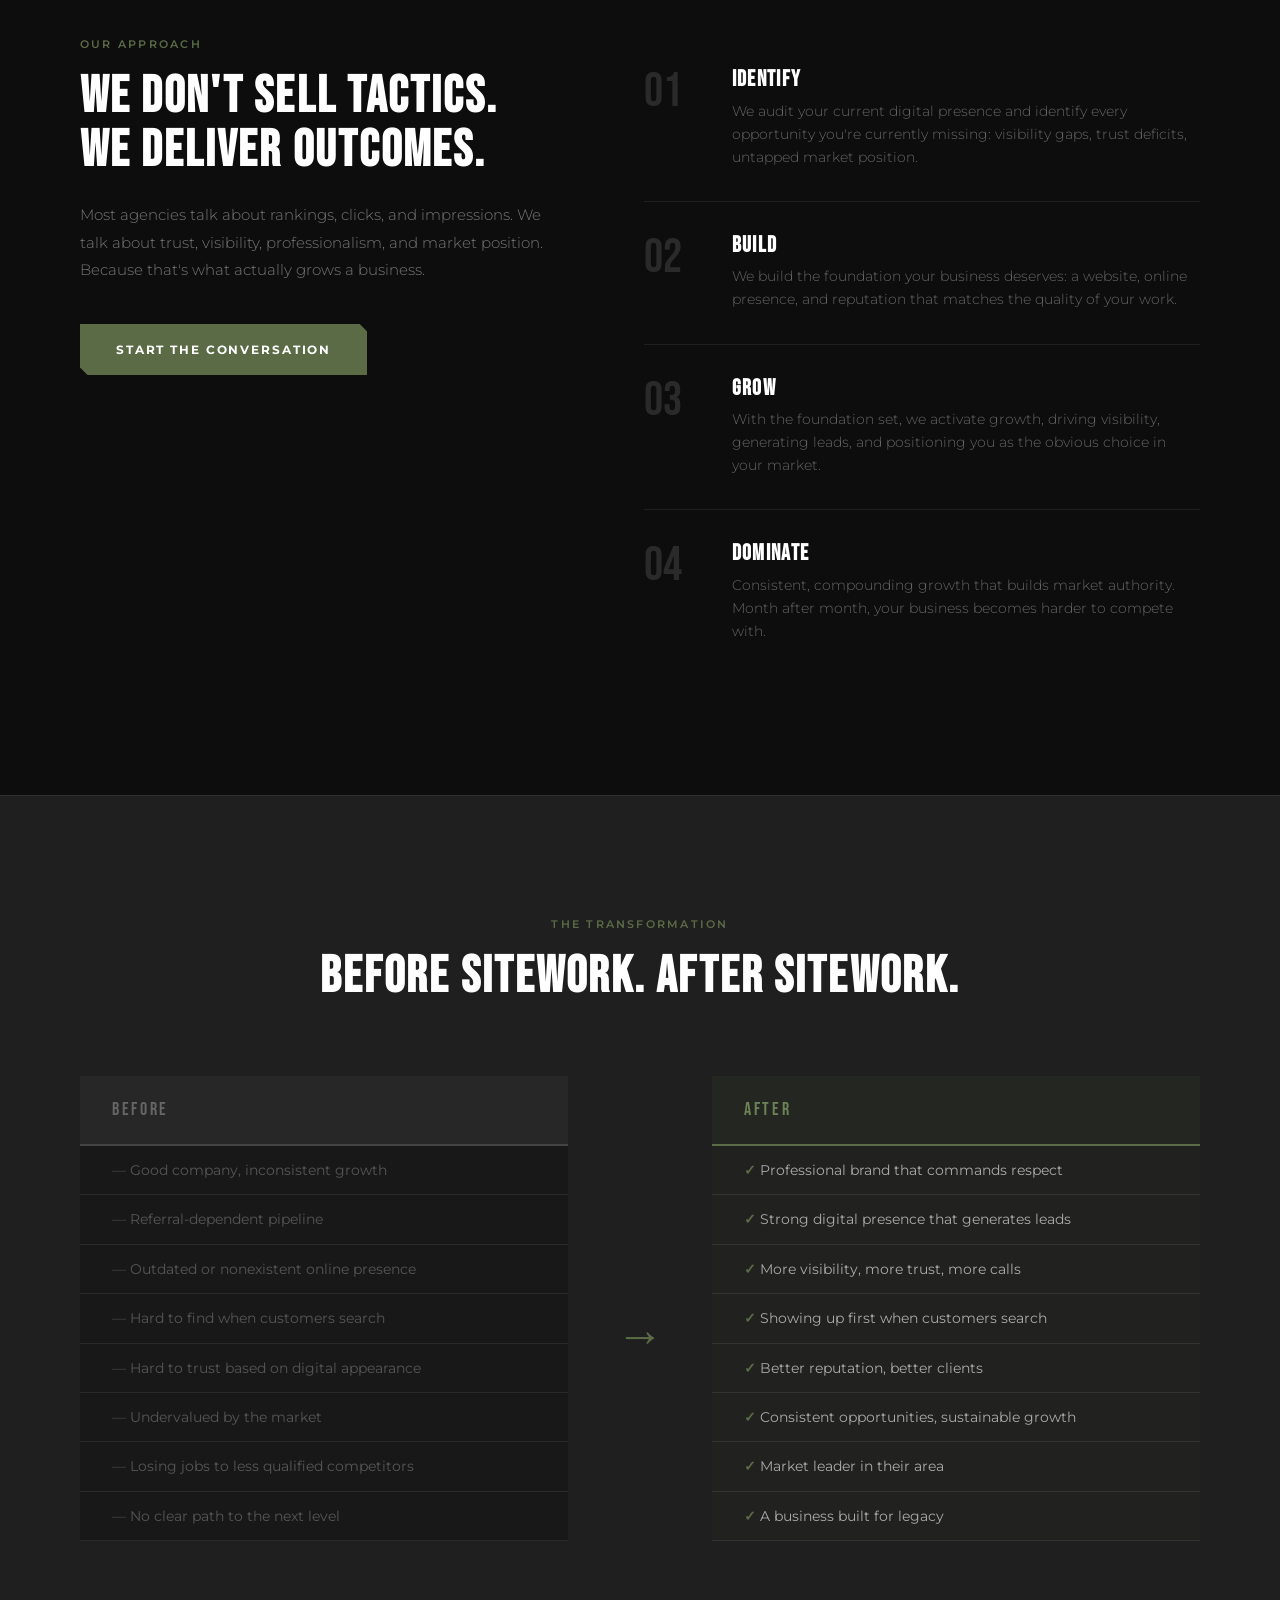
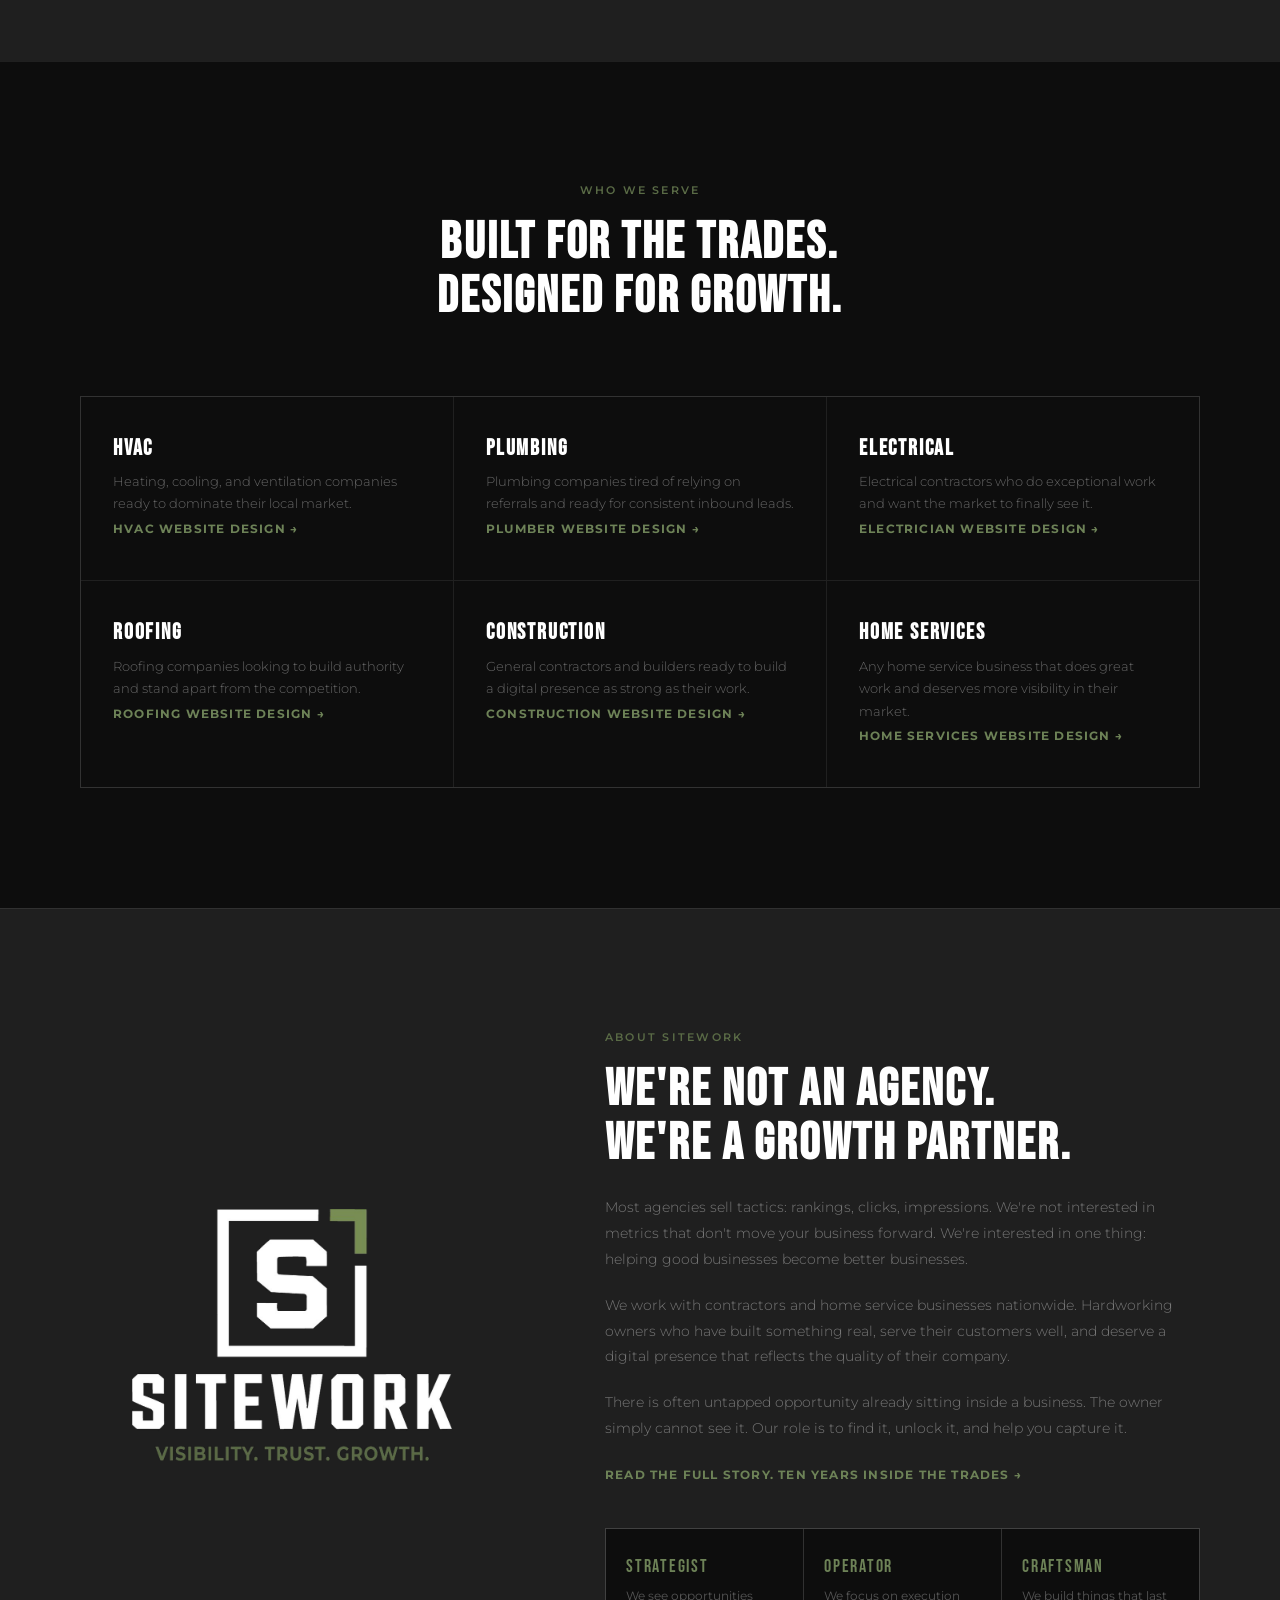
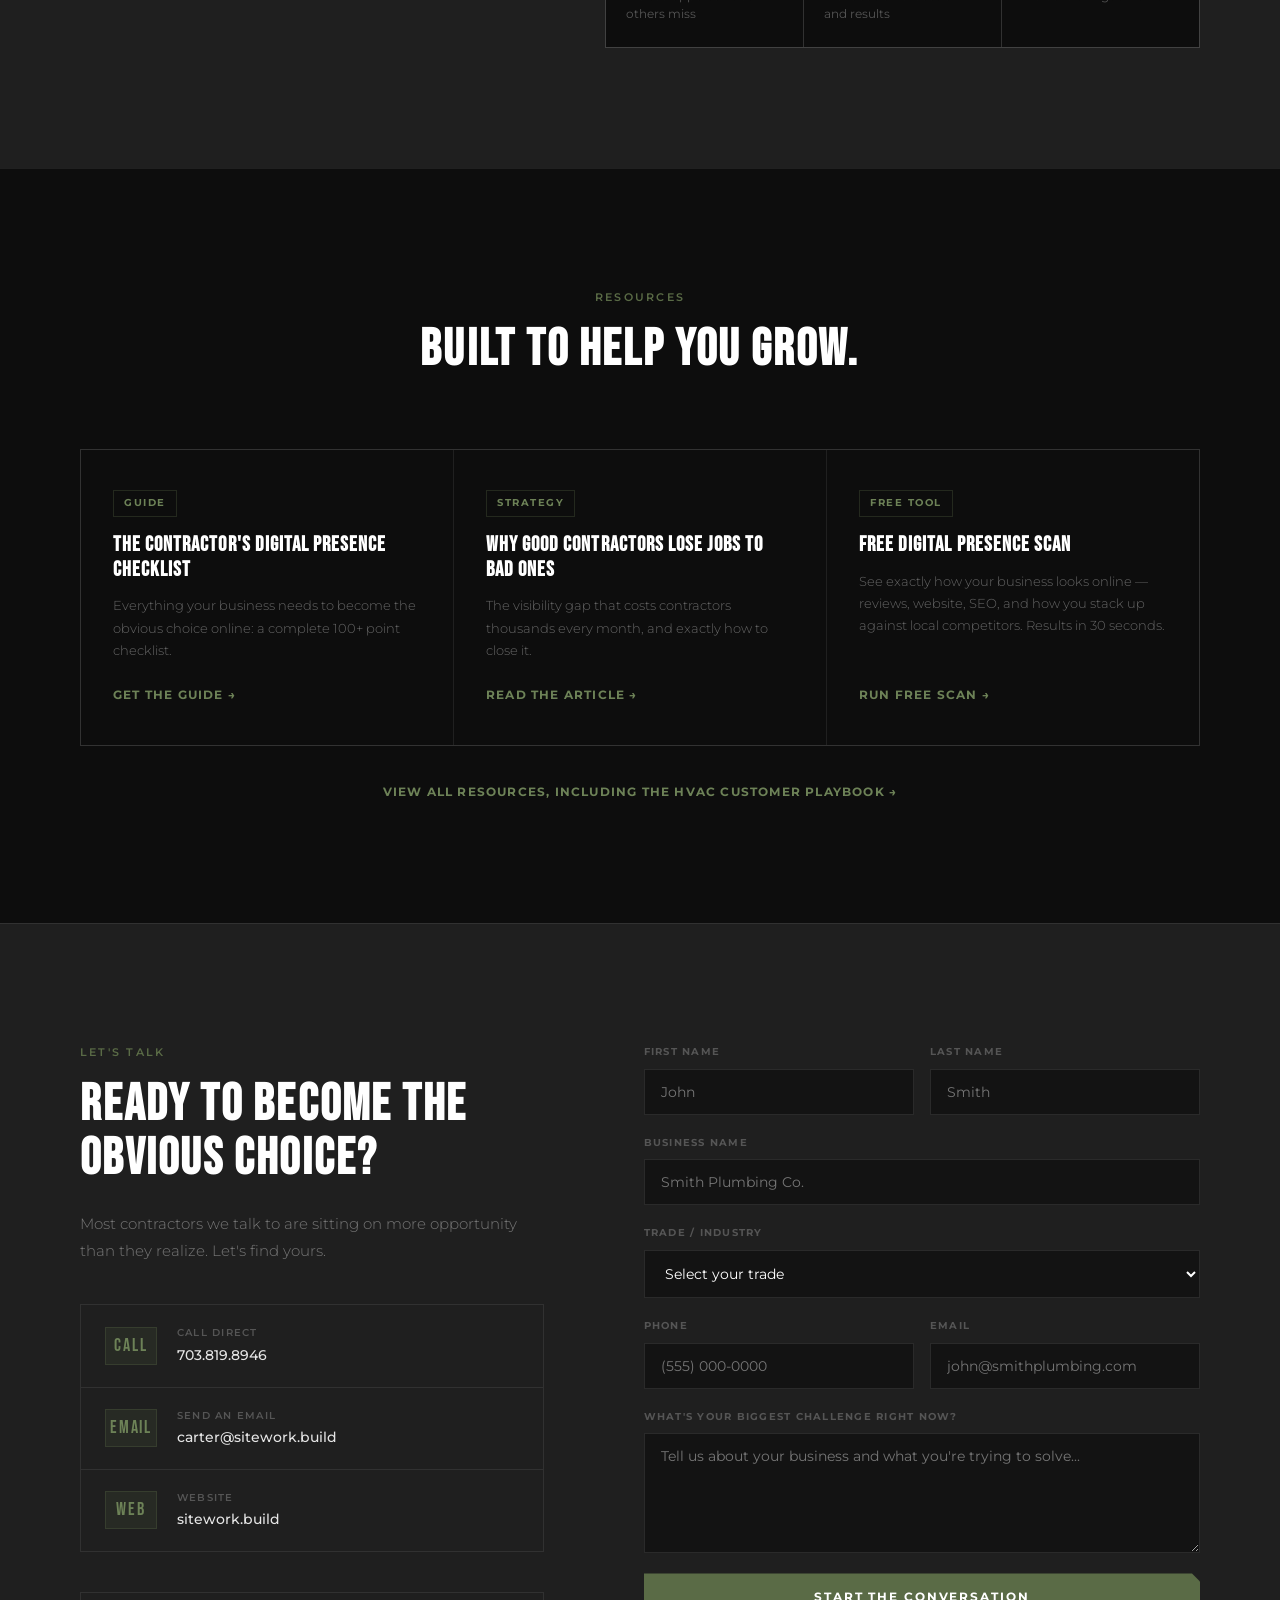
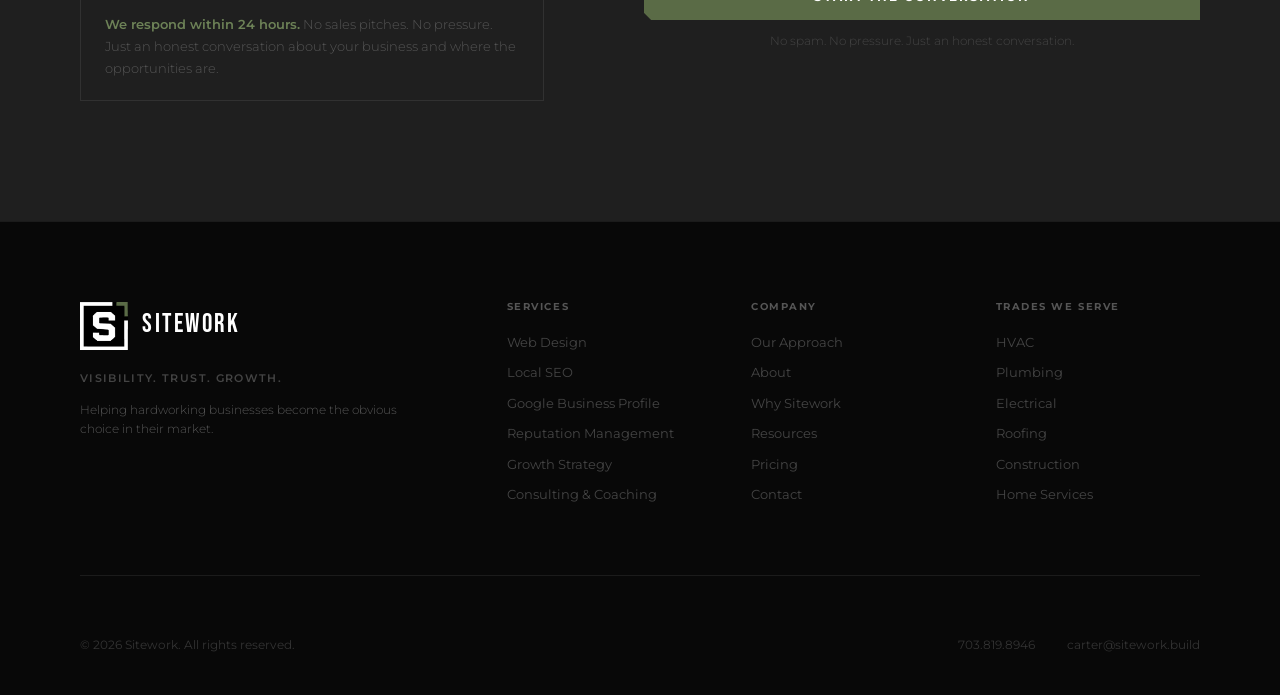
==== commit 353e4580: "Add files via upload" ====
--- a/index.html
+++ b/index.html
@@ -6,6 +6,7 @@
 <title>Sitework | Visibility. Trust. Growth.</title>
 <meta name="description" content="Sitework helps hardworking contractors and home service businesses become the obvious choice in their market. Web design, SEO, Google Business Profile, and growth strategy, nationwide.">
 <meta name="keywords" content="contractor marketing, HVAC marketing, plumber SEO, electrician website, roofing company marketing, contractor growth strategy, contractor web design">
+<link rel="canonical" href="https://sitework.build/">
 
 <!-- Open Graph -->
 <meta property="og:title" content="Sitework | Visibility. Trust. Growth.">
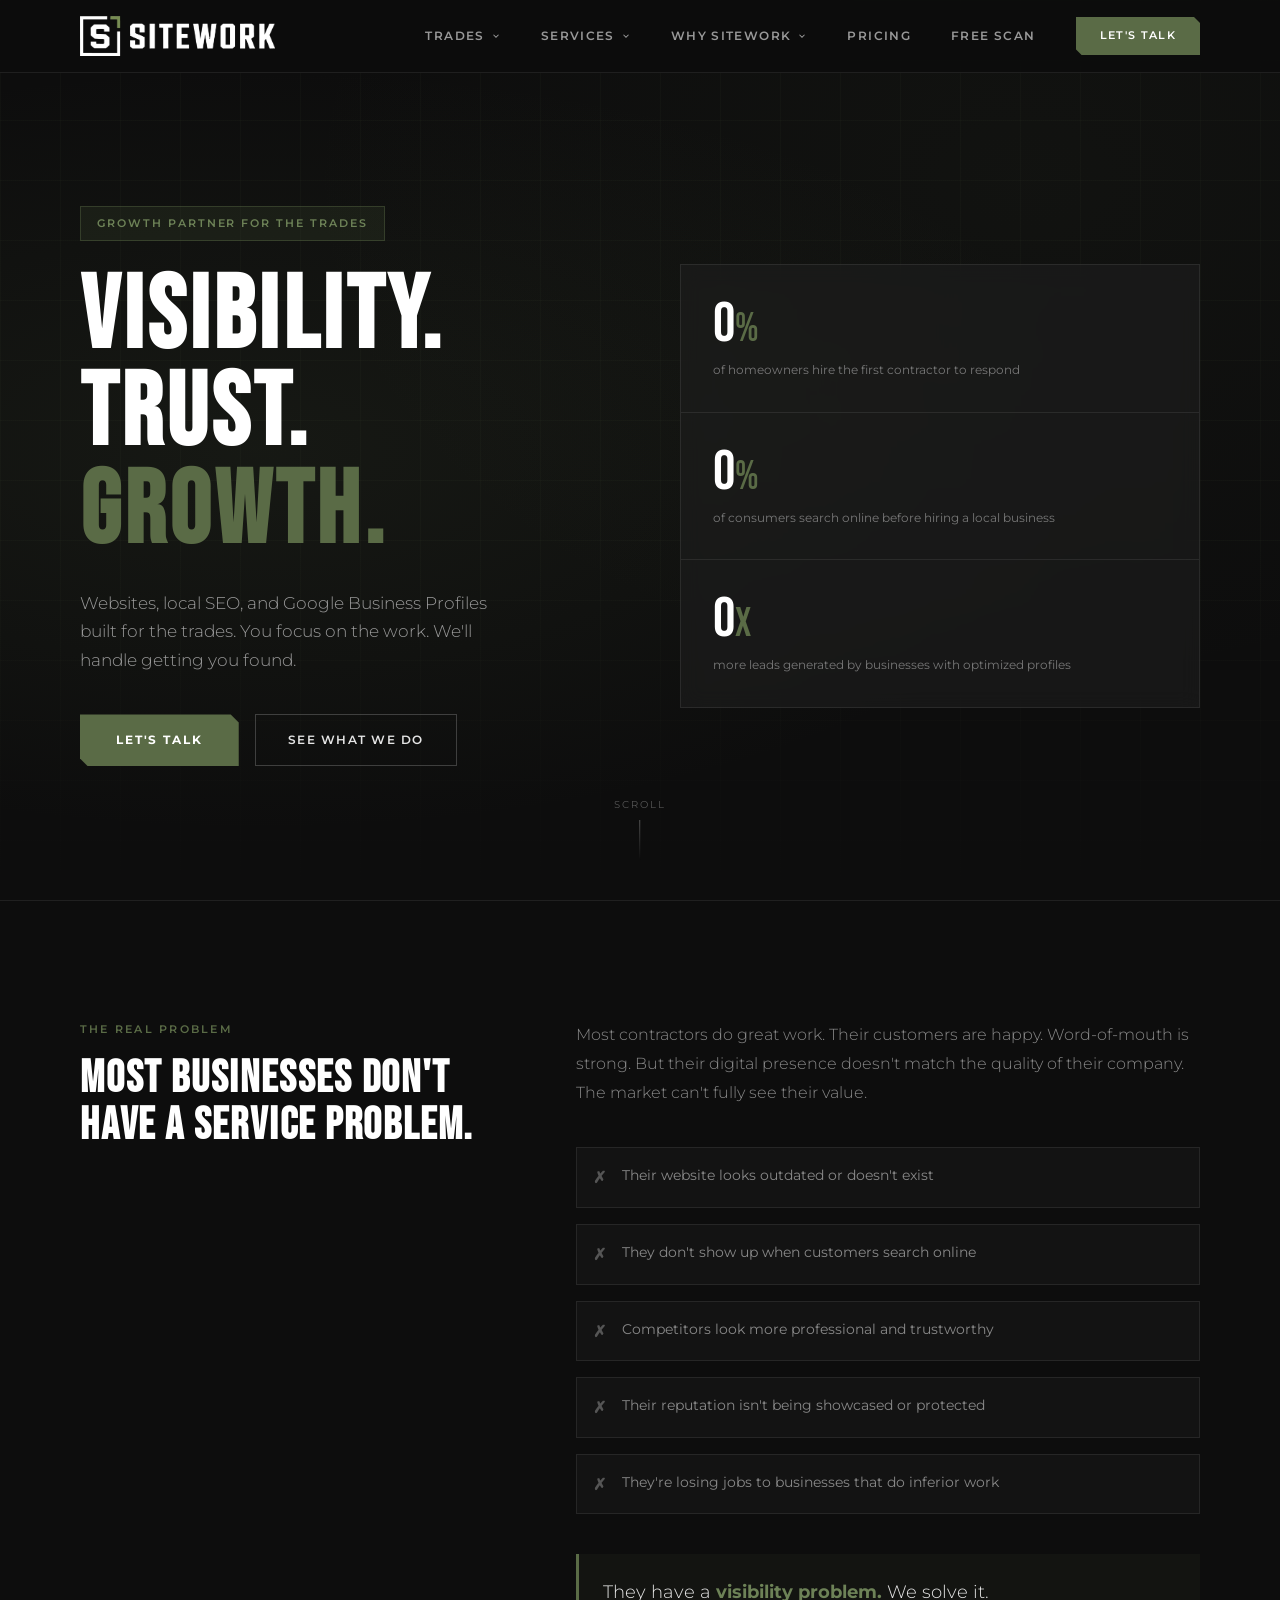
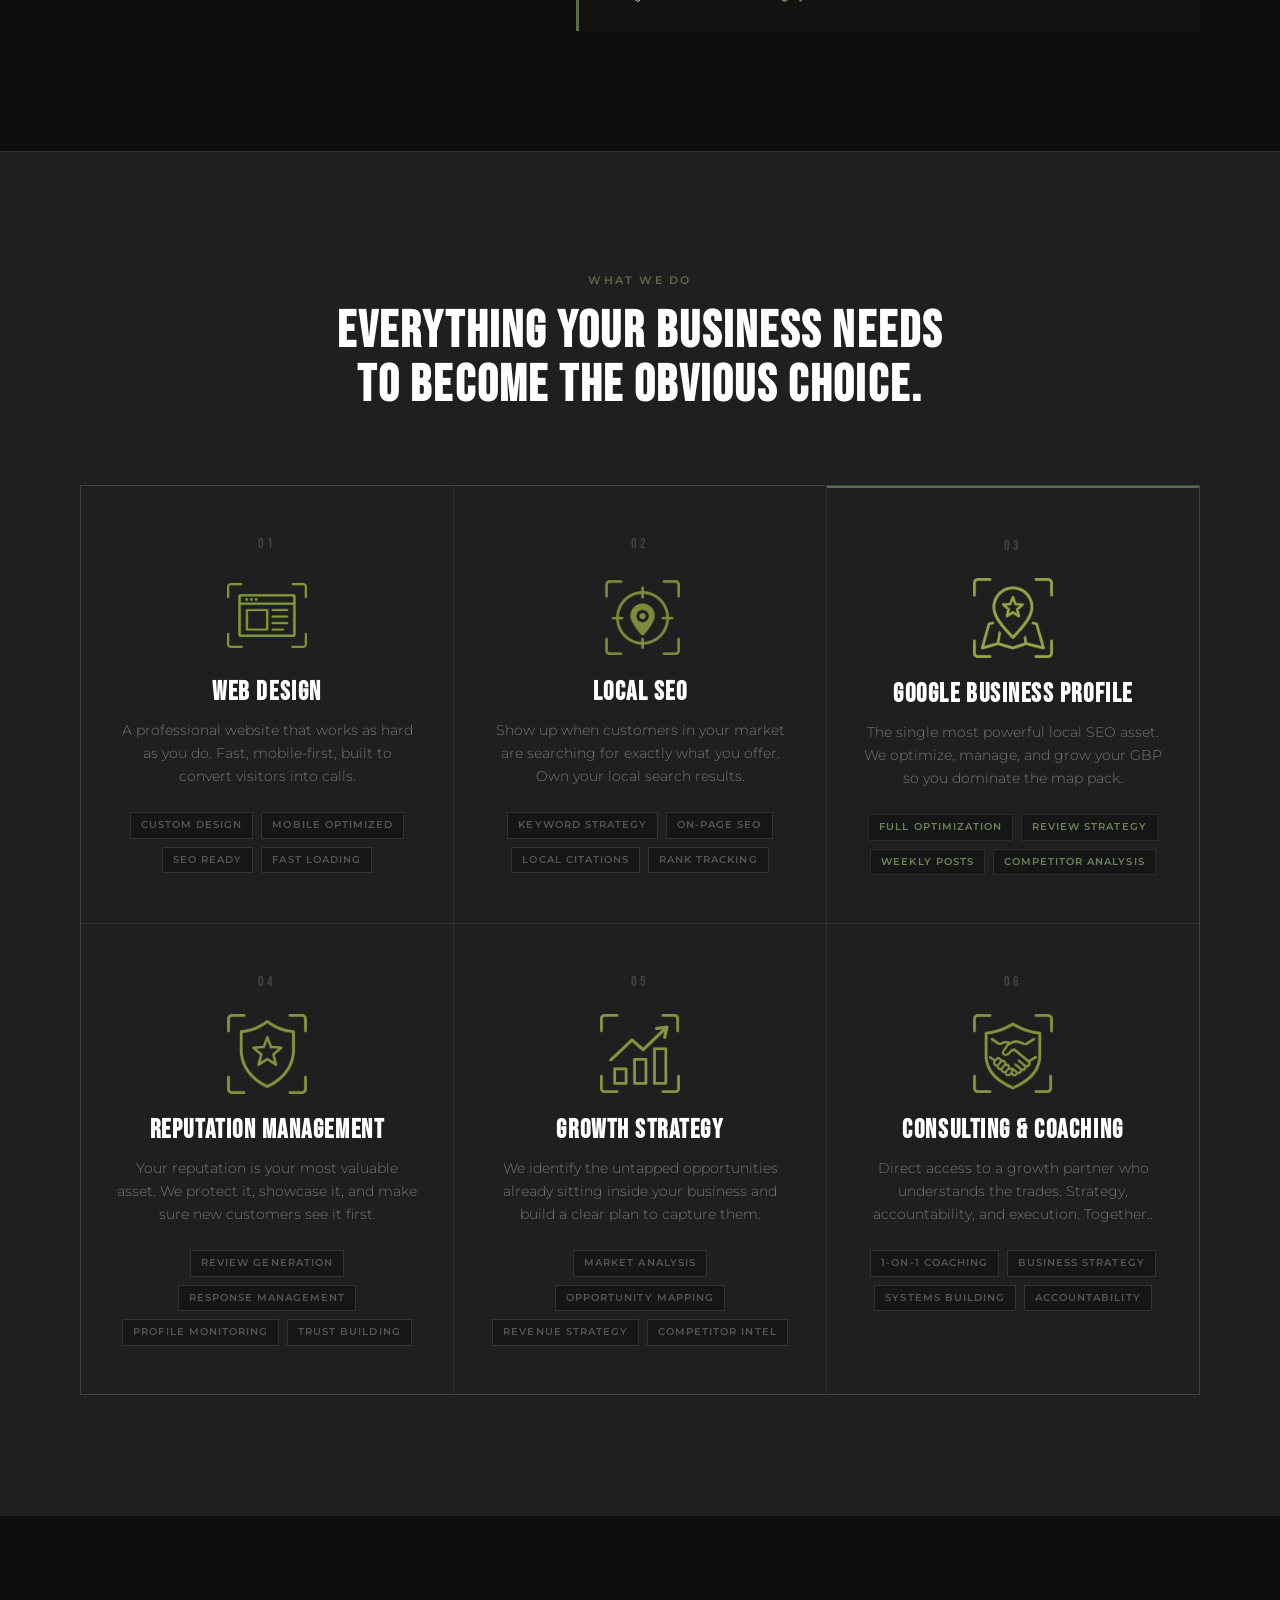
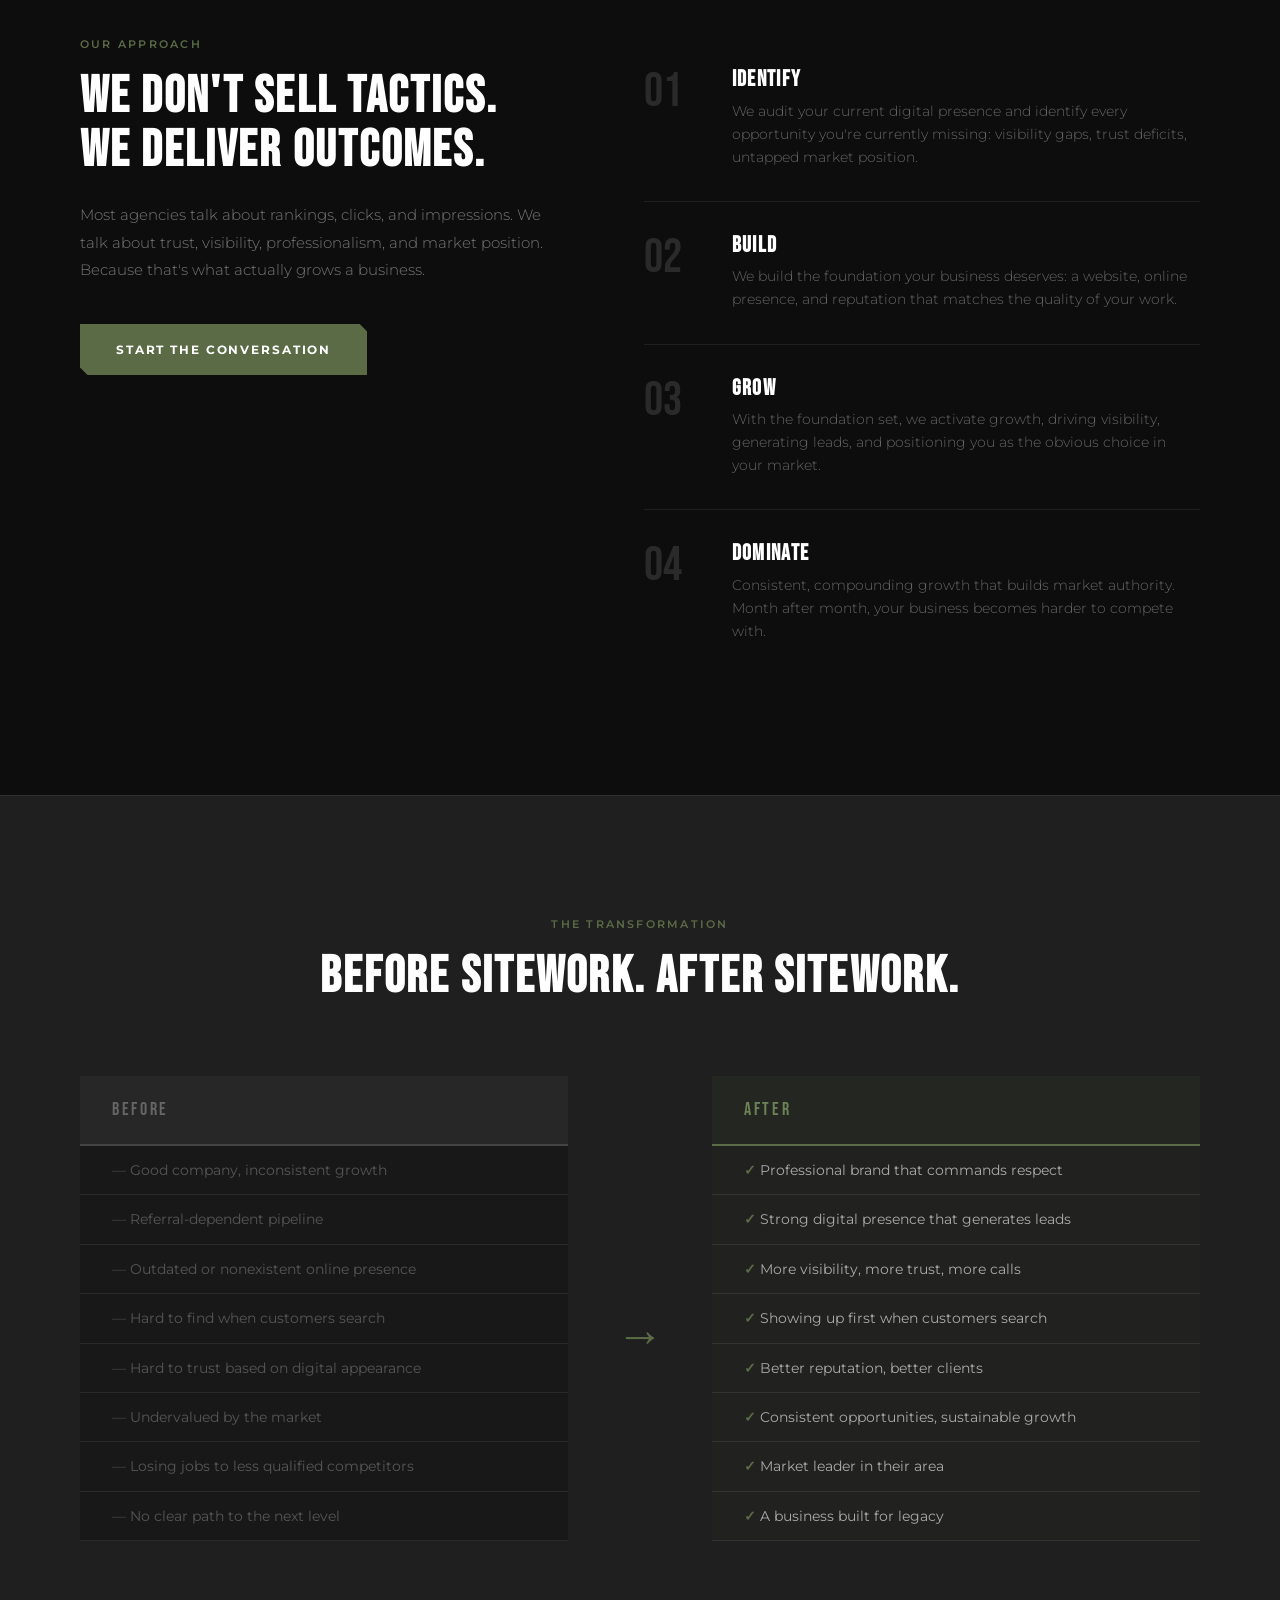
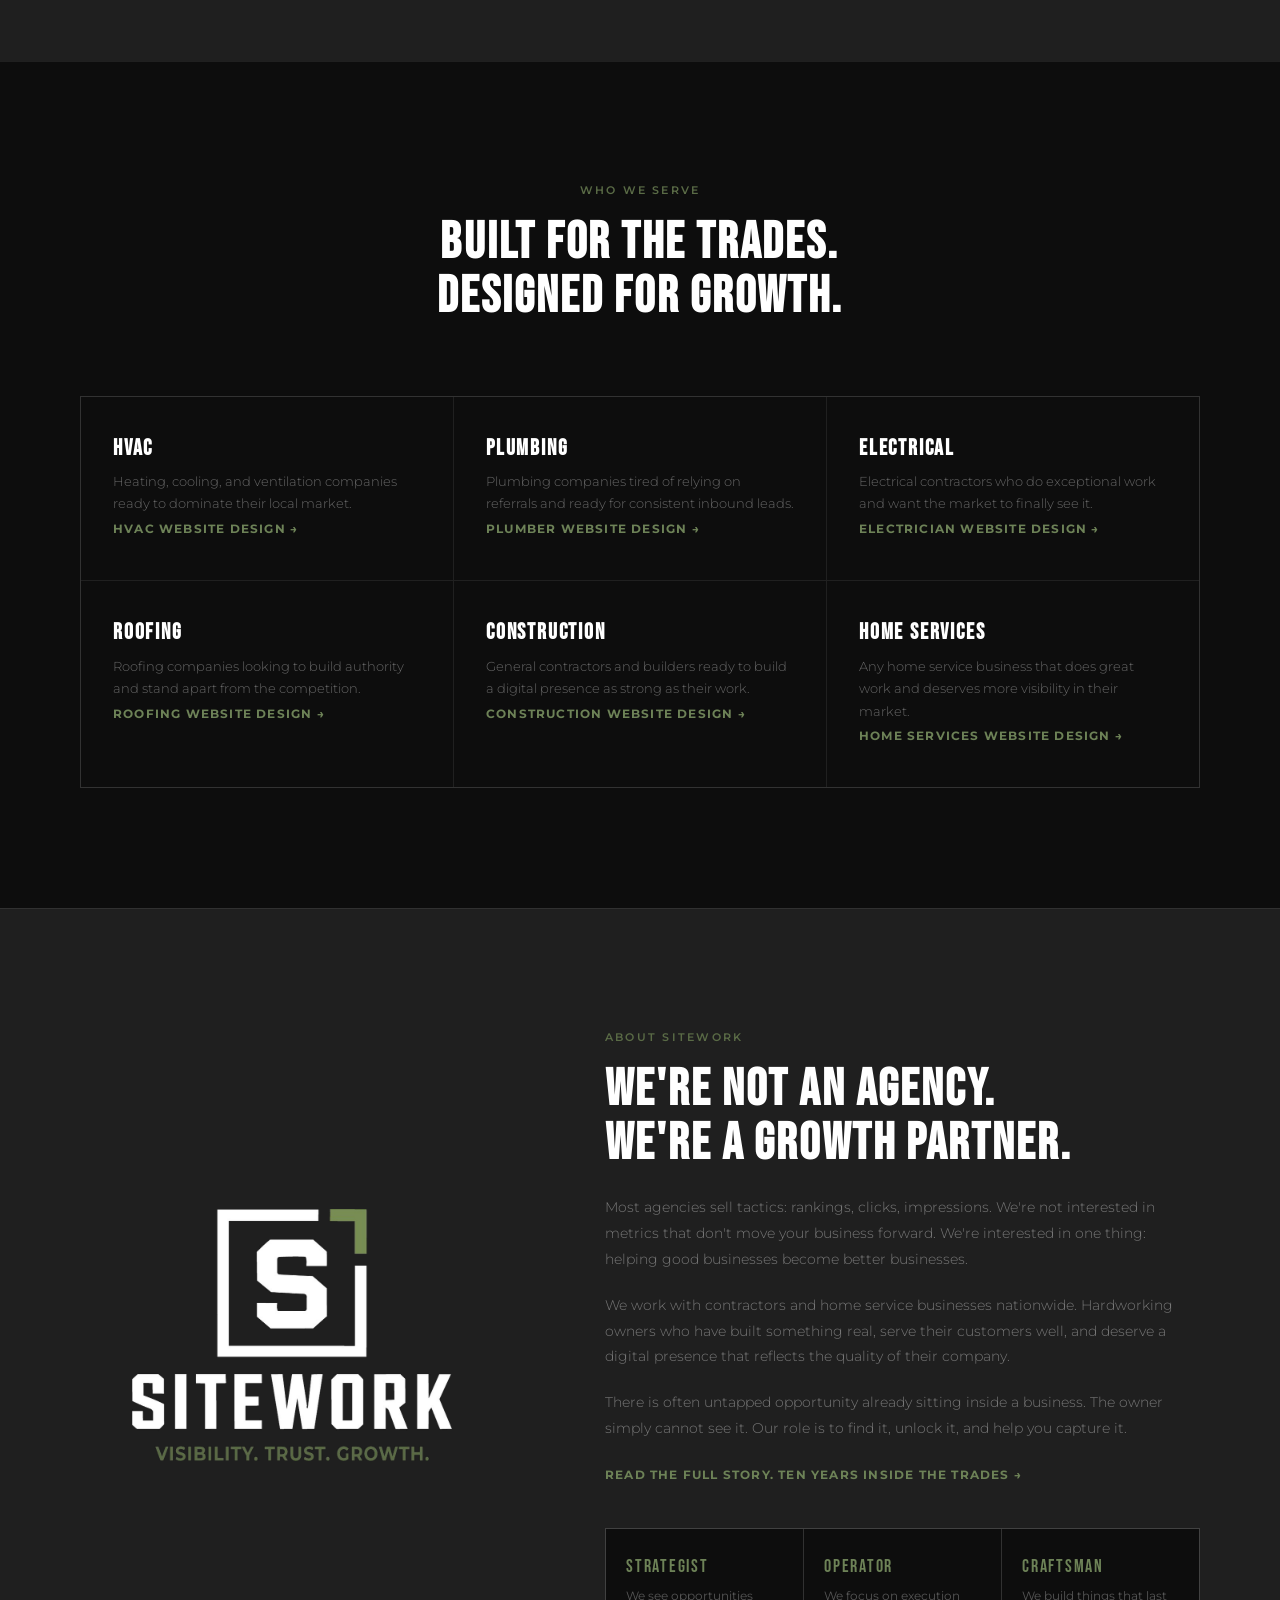
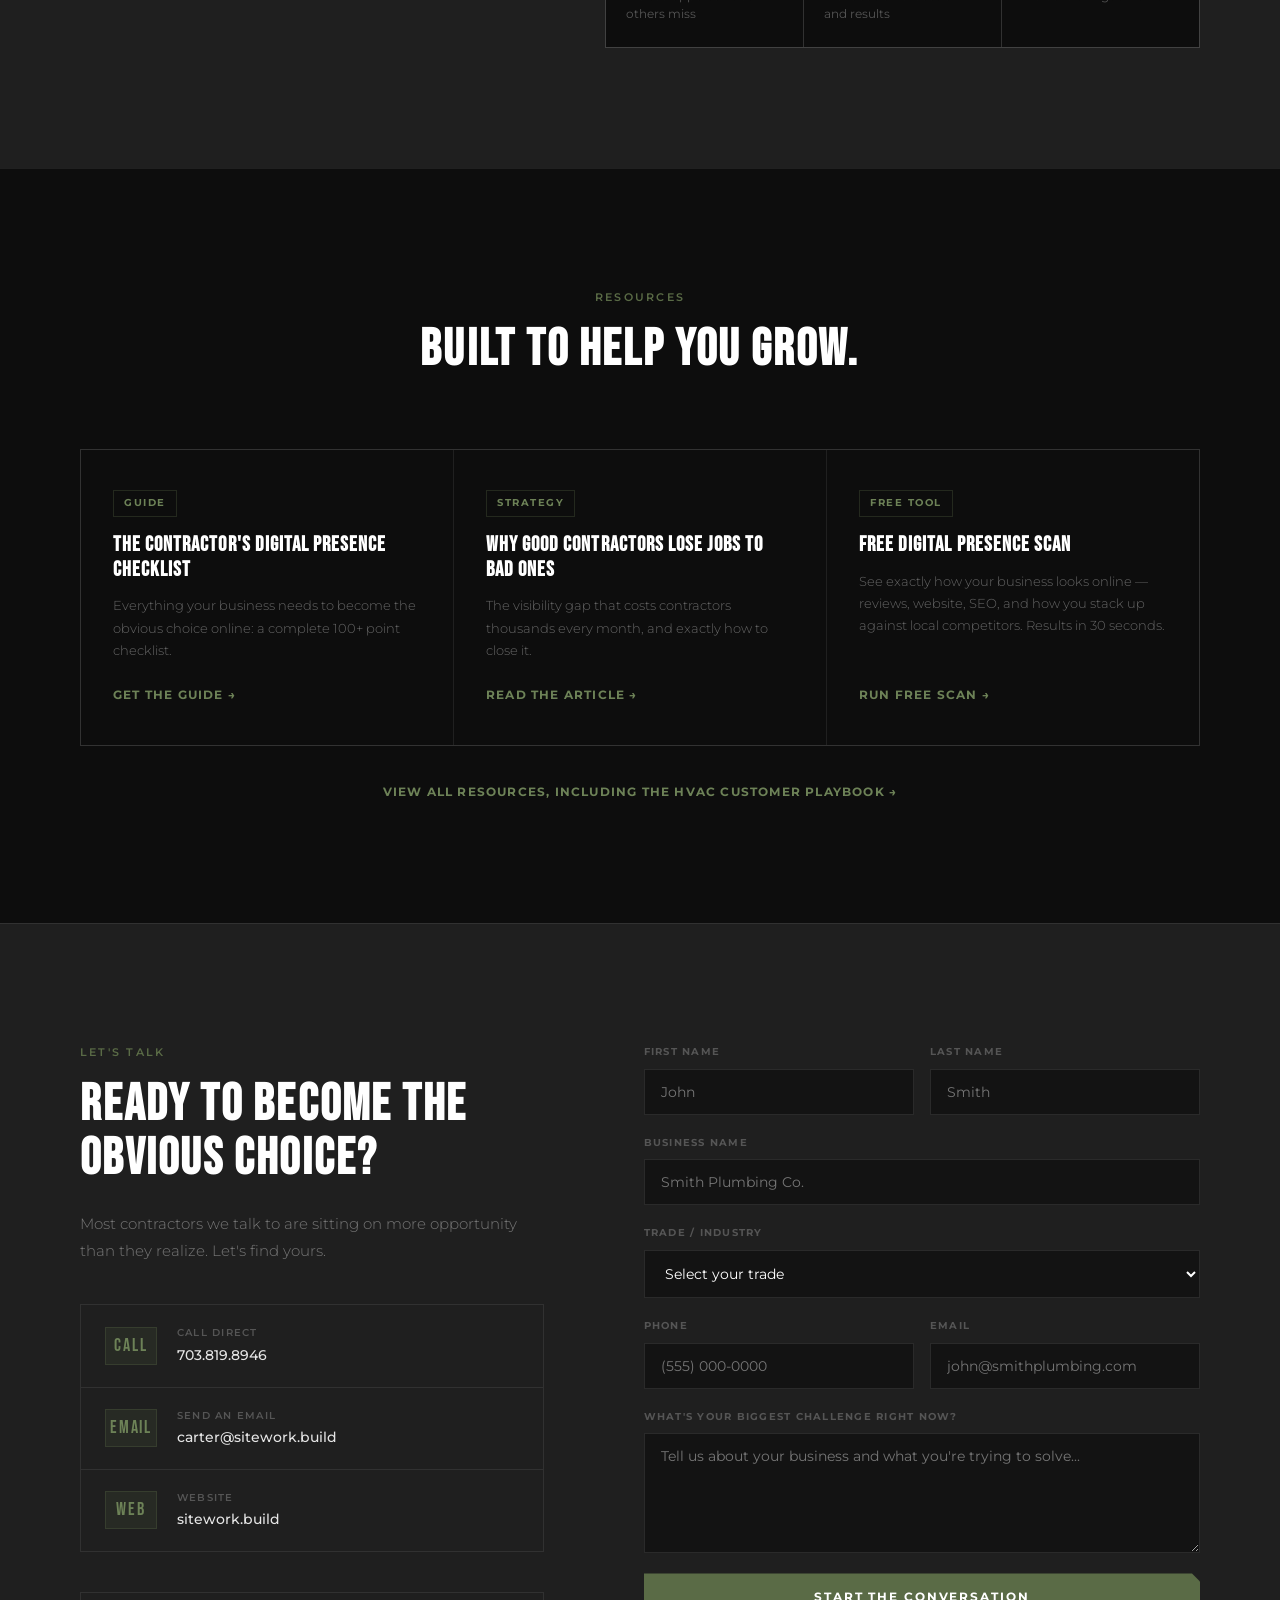
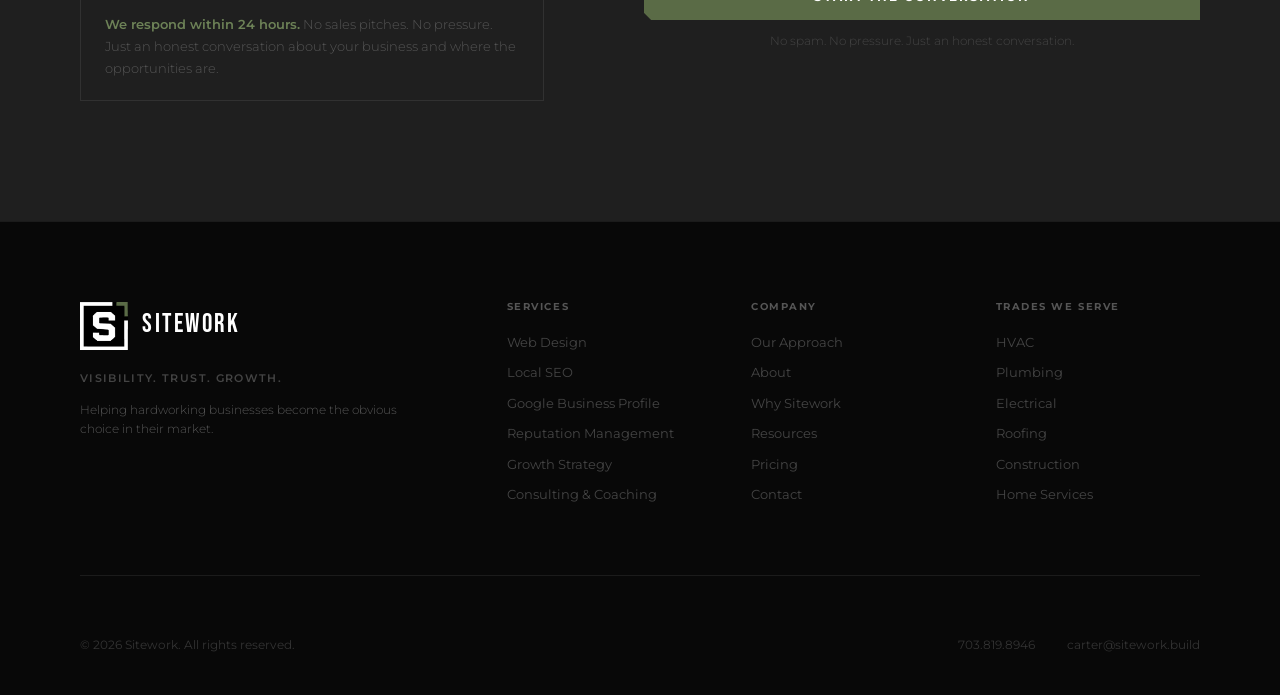
==== commit 52142859: "Add GA4 tracking tag (G-MHW1MLTXG2)" ====
--- a/index.html
+++ b/index.html
@@ -1,6 +1,14 @@
 <!DOCTYPE html>
 <html lang="en">
 <head>
+    <!-- Google tag (gtag.js) -->
+    <script async src="https://www.googletagmanager.com/gtag/js?id=G-MHW1MLTXG2"></script>
+    <script>
+          window.dataLayer = window.dataLayer || [];
+          function gtag(){dataLayer.push(arguments);}
+          gtag('js', new Date());
+          gtag('config', 'G-MHW1MLTXG2');
+    </script>
 <meta charset="UTF-8">
 <meta name="viewport" content="width=device-width, initial-scale=1.0">
 <title>Sitework | Visibility. Trust. Growth.</title>
